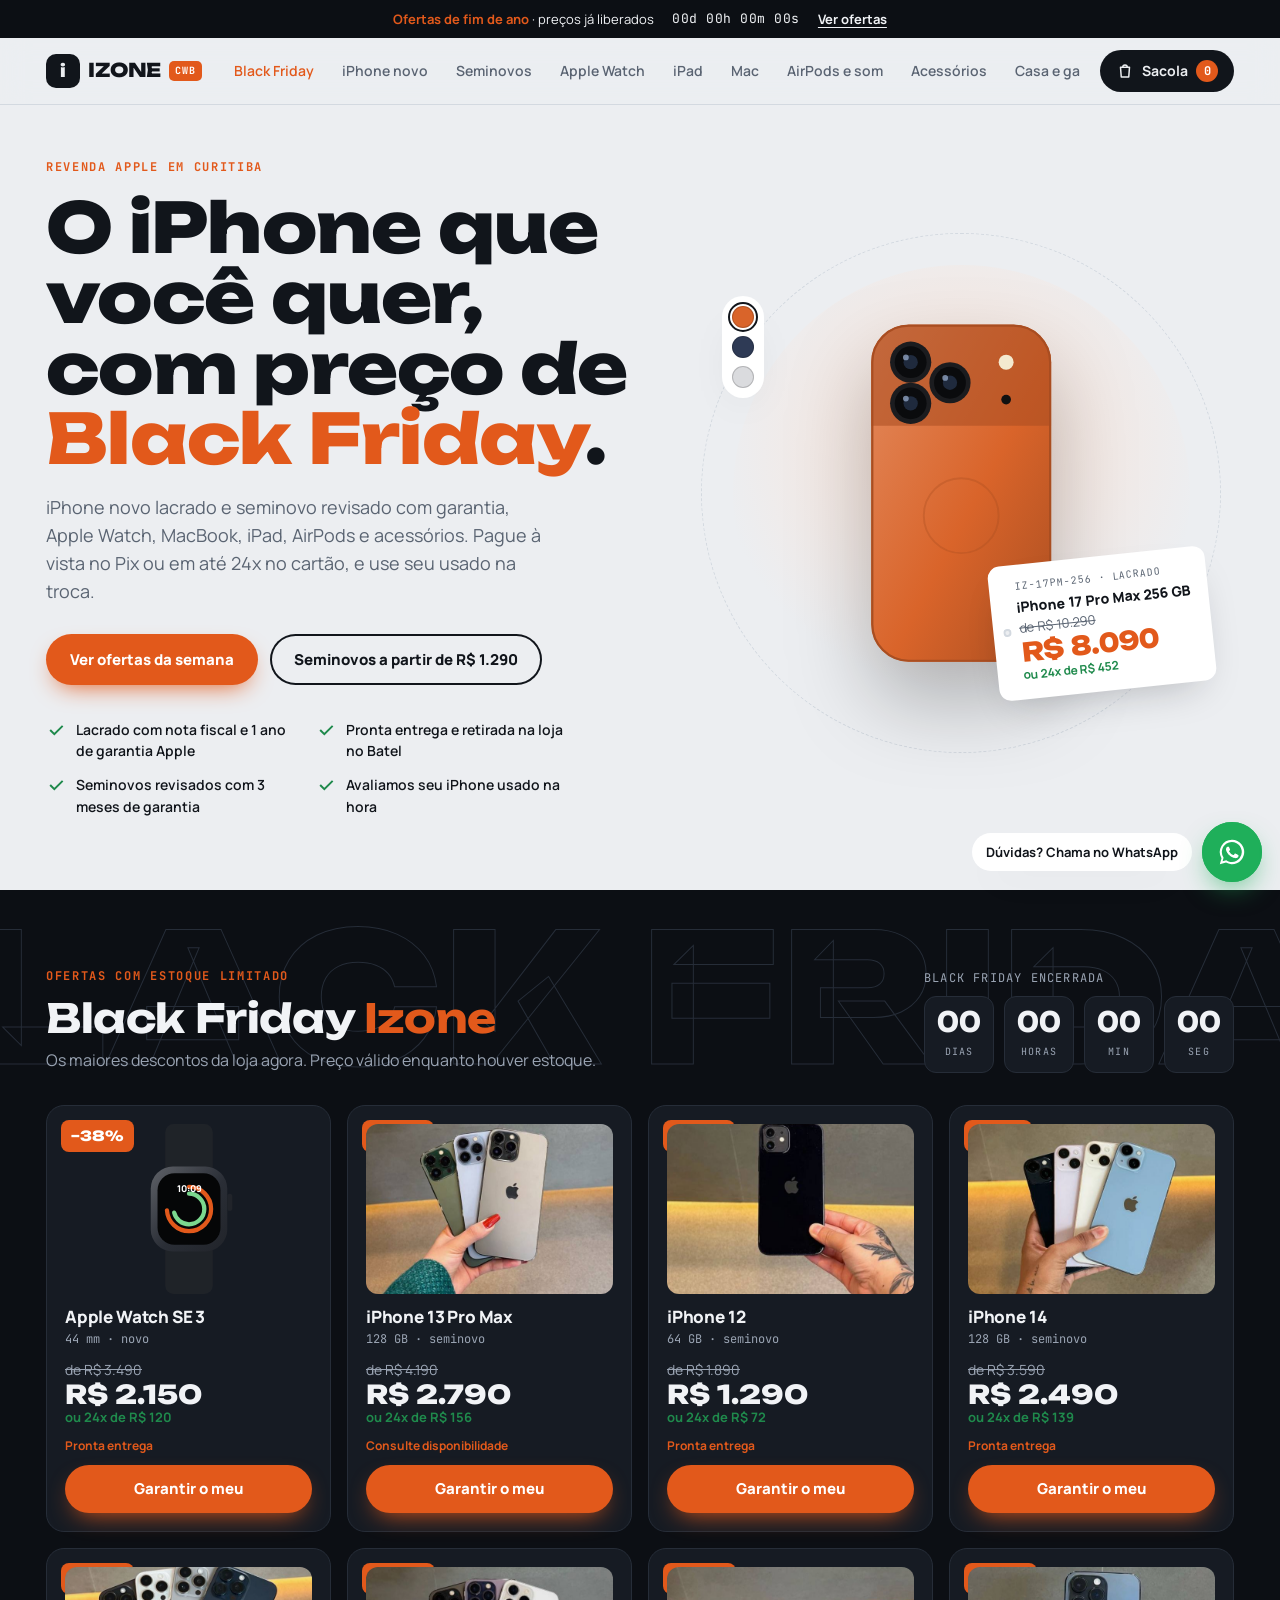
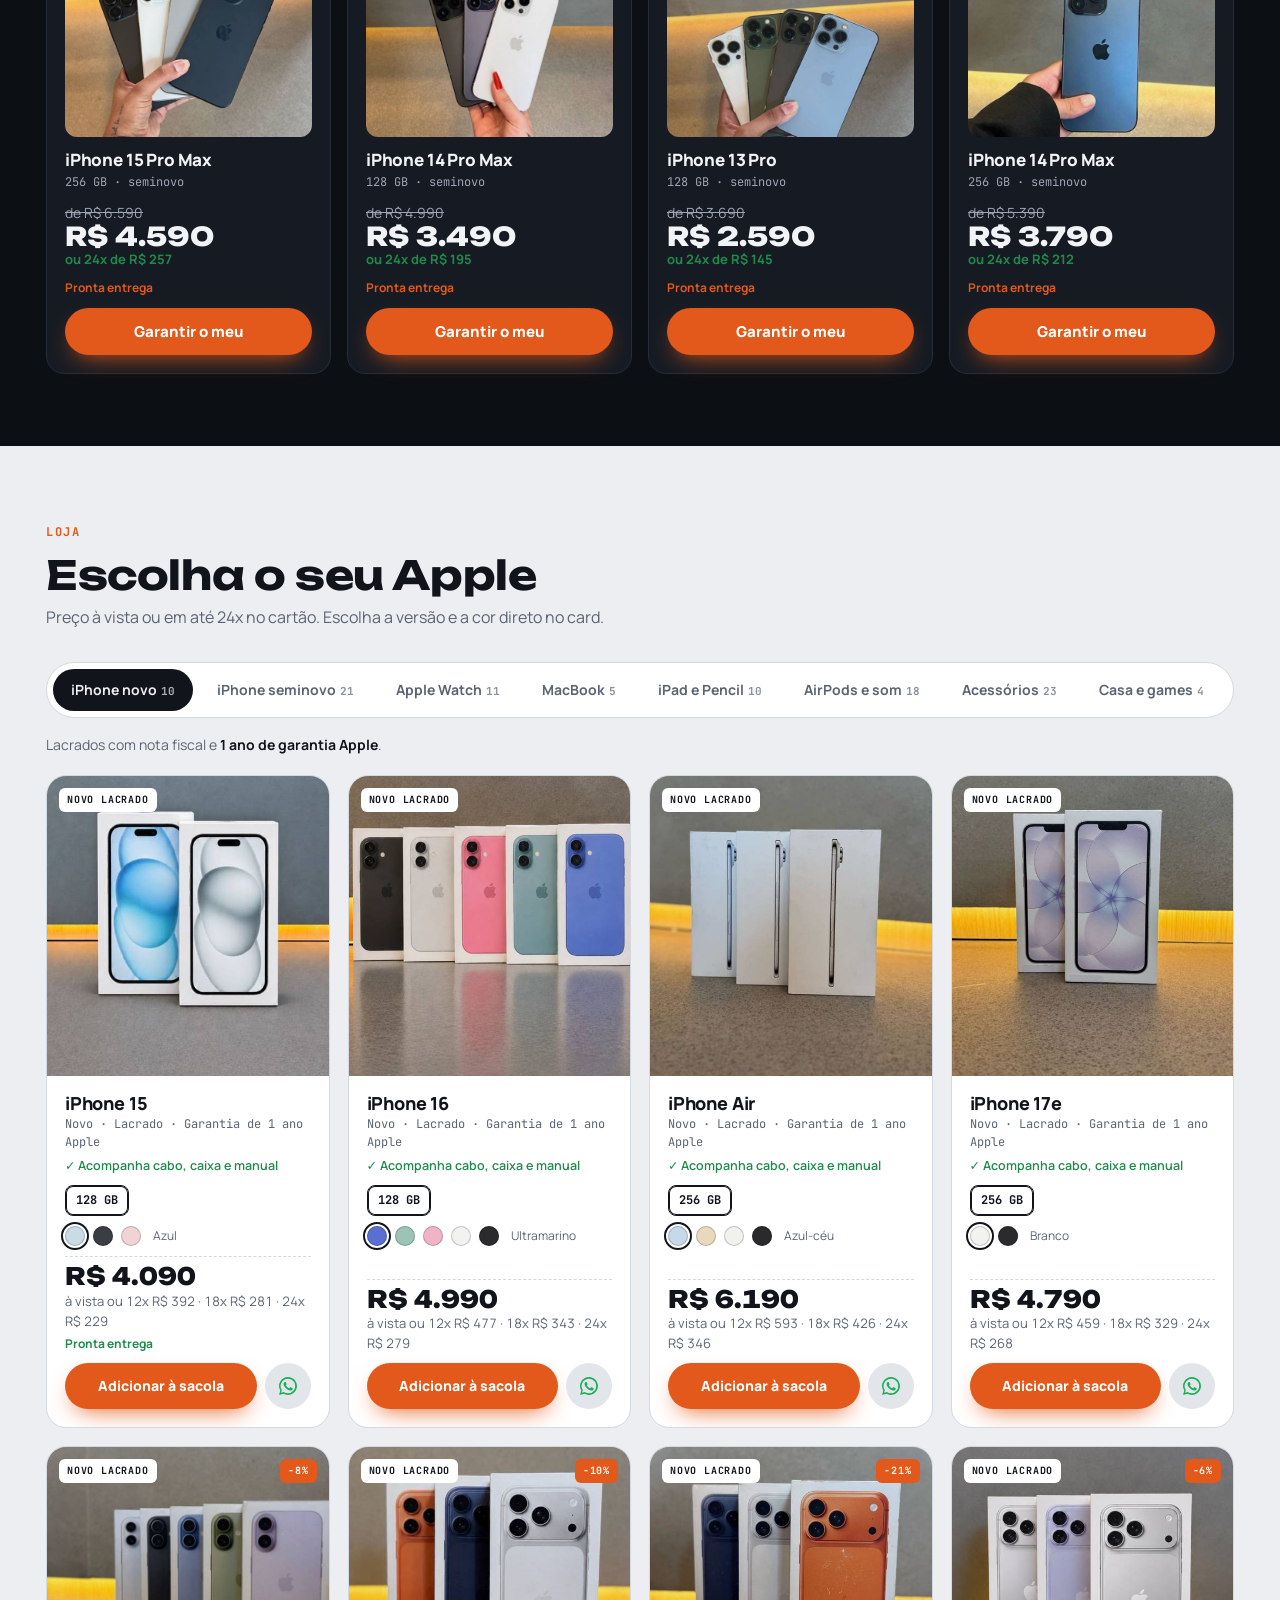
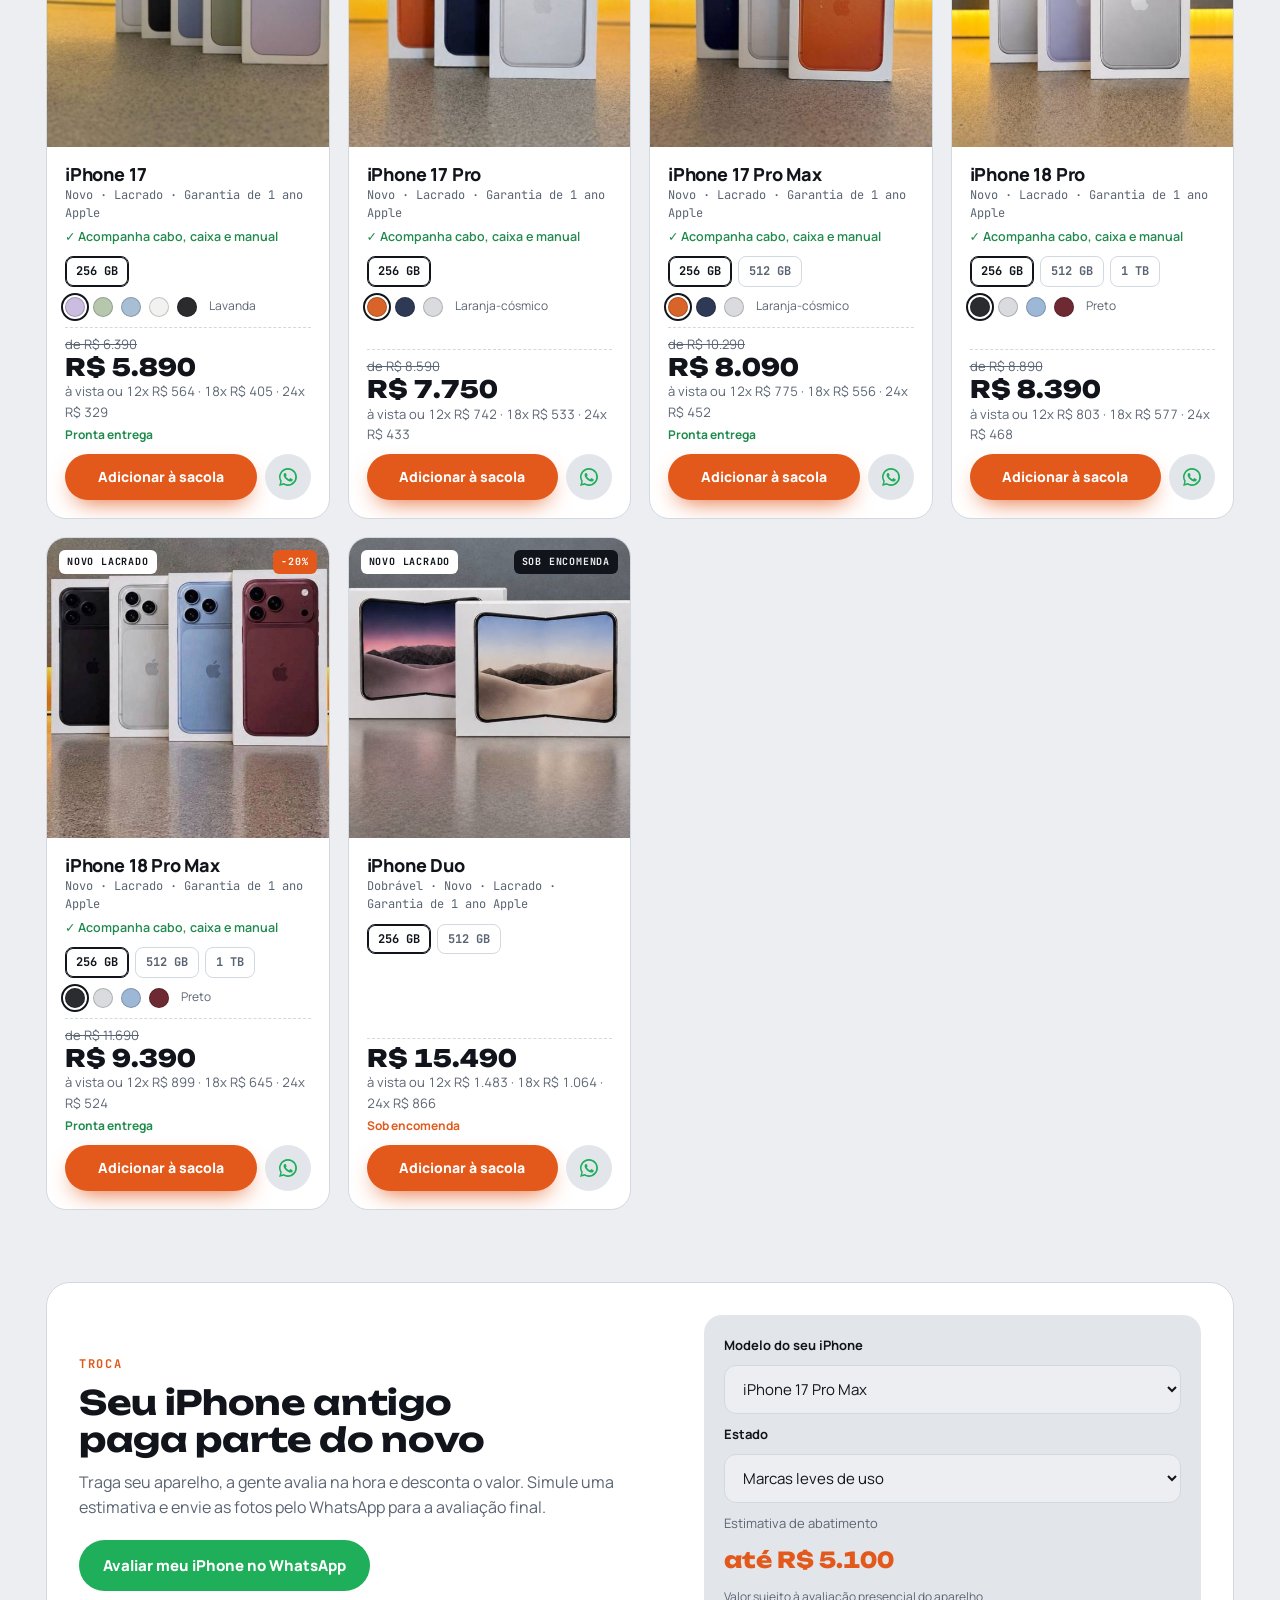
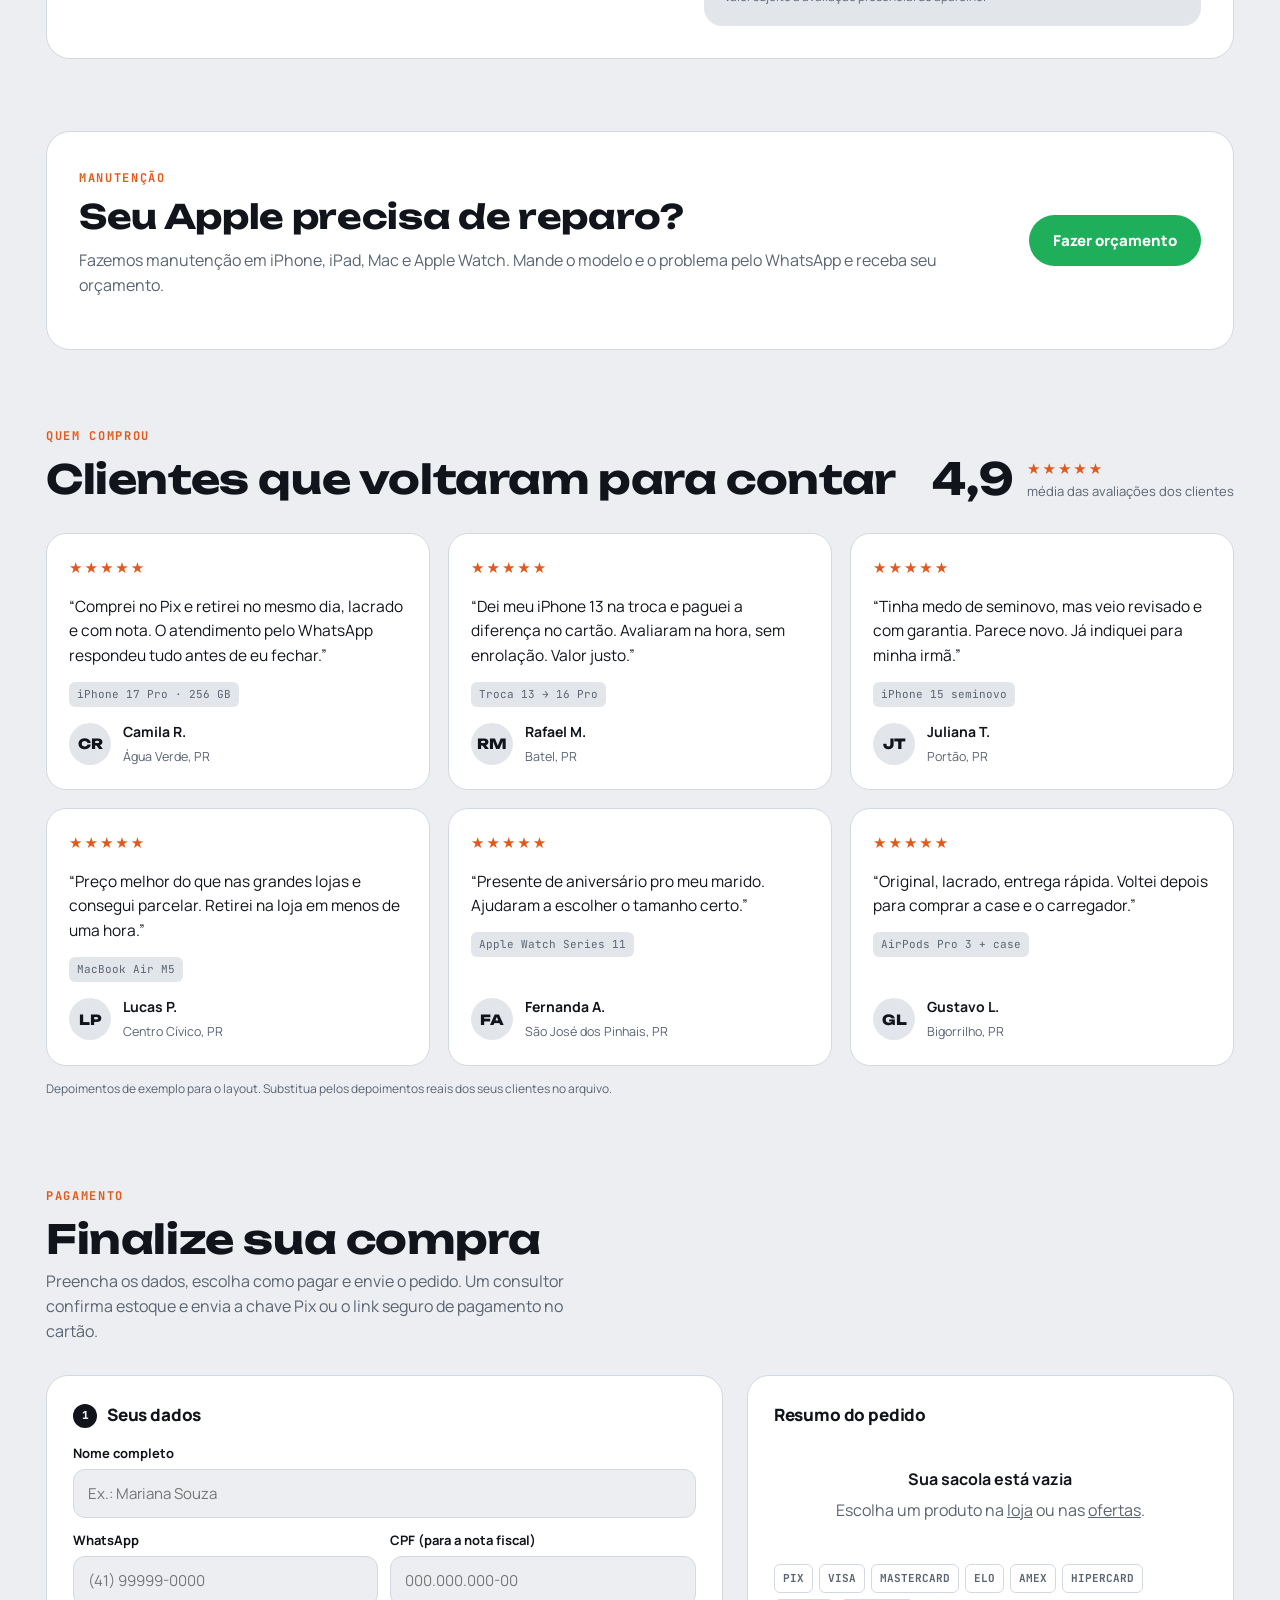
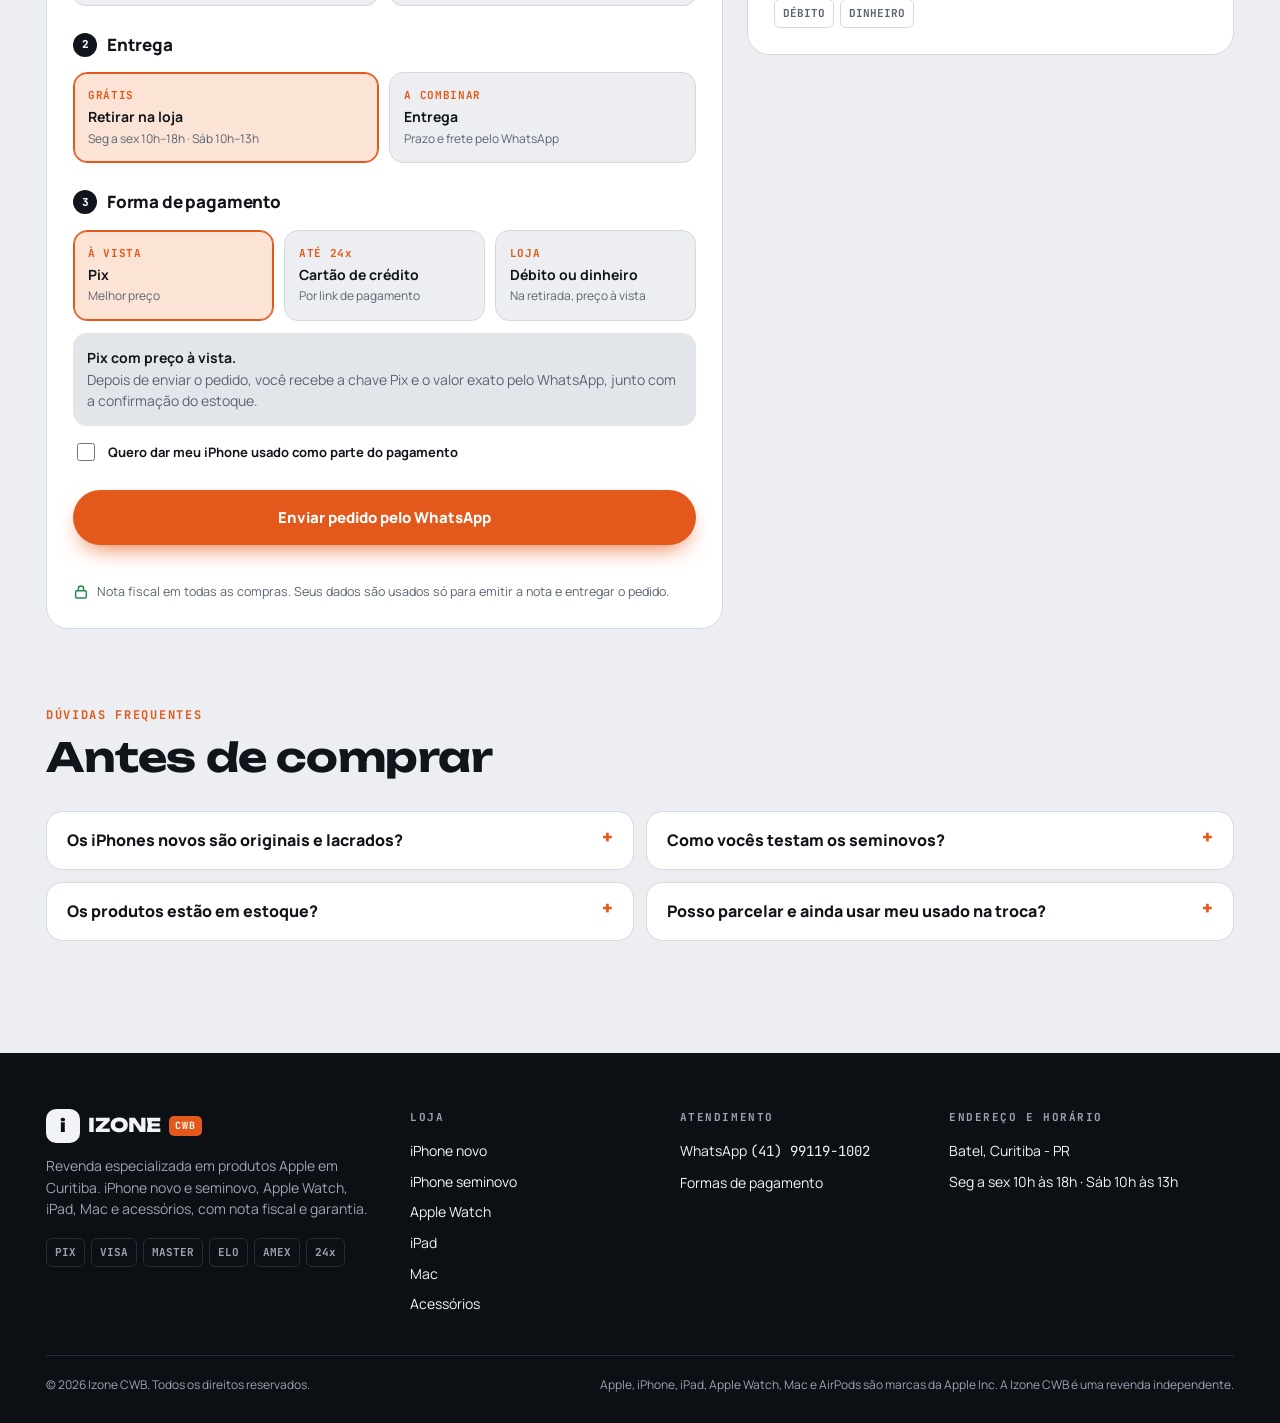
==== izone-cwb/index.html @ 892fd9cc "Página de produto com botões Catálogo e compartilhar Co-Authored-By: Claude Opus 5.5 <noreply@anthro" ====
<!doctype html>
<html lang="pt-BR">
<head>
<meta charset="utf-8">
<meta name="viewport" content="width=device-width, initial-scale=1, viewport-fit=cover">
<title>Izone CWB</title>
<meta name="claude:viewport-fit-sides" content="cover">
<meta name="description" content="Izone CWB — iPhone novo e seminovo, Apple Watch, iPad, Mac e acessórios em Curitiba. Black Friday, pagamento à vista ou em até 24x e seu usado na troca.">
<link rel="preconnect" href="https://fonts.googleapis.com">
<link rel="preconnect" href="https://fonts.gstatic.com" crossorigin>
<link rel="stylesheet" href="https://fonts.googleapis.com/css2?family=Unbounded:wght@500;700;800&family=Manrope:wght@400;500;600;700;800&family=JetBrains+Mono:wght@500;700&display=swap">
<style>
/* Layout: vitrine em faixas — barra de contagem, hero com etiqueta de preço, faixa Black Friday escura, loja em abas, prova social, checkout em duas colunas, rodapé institucional */
:root{
  --bg:#ECEEF1;          /* alumínio frio */
  --surface:#FFFFFF;
  --well:#E2E6EB;        /* fundo da vitrine de cada produto */
  --ink:#11151B;
  --mute:#5A6472;
  --line:#D3D9E0;
  --accent:#E2591B;      /* laranja-cósmico */
  --accent-ink:#FFFFFF;
  --accent-soft:#FBE3D6;
  --night:#0C0F14;       /* faixas escuras (Black Friday, rodapé) */
  --night-2:#161B23;
  --night-ink:#F1F3F6;
  --night-mute:#9AA4B3;
  --night-line:#262D38;
  --ok:#1F8A4C;
  --wa:#1FAF5A;
  --hdr:rgba(236,238,241,.86);
  --shadow:0 18px 40px -18px rgba(17,21,27,.28);
  --f-display:"Unbounded","Arial Black",system-ui,sans-serif;
  --f-body:"Manrope",system-ui,-apple-system,"Segoe UI",Arial,sans-serif;
  --f-mono:"JetBrains Mono",ui-monospace,"SFMono-Regular",Menlo,Consolas,monospace;
  --r:14px;
  color-scheme:light;
}
@media (prefers-color-scheme:dark){:root:not([data-theme="light"]){
  --bg:#0F1217;--surface:#171B22;--well:#1F252E;--ink:#EEF1F5;--mute:#9AA4B2;--line:#2A313C;
  --accent:#FF7533;--accent-ink:#1A0B03;--accent-soft:#3A2115;
  --night:#07090C;--night-2:#12161D;--night-ink:#F1F3F6;--night-mute:#9AA4B3;--night-line:#232A34;
  --ok:#3CC377;--wa:#25C266;--hdr:rgba(15,18,23,.86);--shadow:0 18px 40px -18px rgba(0,0,0,.7);color-scheme:dark}}
:root[data-theme="dark"]{
  --bg:#0F1217;--surface:#171B22;--well:#1F252E;--ink:#EEF1F5;--mute:#9AA4B2;--line:#2A313C;
  --accent:#FF7533;--accent-ink:#1A0B03;--accent-soft:#3A2115;
  --night:#07090C;--night-2:#12161D;--night-ink:#F1F3F6;--night-mute:#9AA4B3;--night-line:#232A34;
  --ok:#3CC377;--wa:#25C266;--hdr:rgba(15,18,23,.86);--shadow:0 18px 40px -18px rgba(0,0,0,.7);color-scheme:dark}

*{box-sizing:border-box}
[hidden]{display:none!important}
html{scroll-behavior:smooth;scroll-padding-top:calc(env(safe-area-inset-top,0px) + 120px)}
@media (prefers-reduced-motion:reduce){html{scroll-behavior:auto}*{animation:none!important;transition:none!important}}
body{margin:0;background:var(--bg);color:var(--ink);font-family:var(--f-body);font-size:16px;line-height:1.55;-webkit-font-smoothing:antialiased;overflow-x:hidden}
body::before{content:"";position:fixed;inset:0 0 auto;height:env(safe-area-inset-top,0px);z-index:60;background:var(--hdr)}
img,svg{max-width:100%}
a{color:inherit}
button{font:inherit;color:inherit}
:focus-visible{outline:3px solid var(--accent);outline-offset:2px;border-radius:6px}
.wrap{max-width:1220px;margin:0 auto;padding-left:max(16px,env(safe-area-inset-left,0px));padding-right:max(16px,env(safe-area-inset-right,0px))}
.mono{font-family:var(--f-mono);font-variant-numeric:tabular-nums}
.eyebrow{font-family:var(--f-mono);font-size:12px;letter-spacing:.14em;text-transform:uppercase;color:var(--accent);font-weight:700}
h1,h2,h3{font-family:var(--f-display);text-wrap:balance;margin:0;letter-spacing:-.01em}
h2{font-size:clamp(1.6rem,3.4vw,2.5rem);line-height:1.1;font-weight:700}
.sec{padding-block:72px}
.sec-head{display:flex;flex-wrap:wrap;align-items:flex-end;justify-content:space-between;gap:16px 32px;margin-bottom:32px}
.sec-head p{margin:8px 0 0;color:var(--mute);max-width:56ch}

/* Barra de contagem */
.bf-bar{background:var(--night);color:var(--night-ink);font-size:13px}
.bf-bar .wrap{display:flex;flex-wrap:wrap;align-items:center;justify-content:center;gap:6px 18px;padding-block:9px;text-align:center}
.bf-bar b{color:var(--accent)}
.bf-bar .mono{letter-spacing:.04em}
.bf-bar a{color:var(--night-ink);font-weight:700;text-underline-offset:3px}

/* Cabeçalho */
header.top{position:sticky;top:env(safe-area-inset-top,0px);z-index:50;background:var(--hdr);backdrop-filter:saturate(1.4) blur(14px);-webkit-backdrop-filter:saturate(1.4) blur(14px);border-bottom:1px solid var(--line)}
.top-row{display:flex;align-items:center;gap:20px;padding-block:12px}
.logo{display:flex;align-items:center;gap:8px;text-decoration:none;flex-shrink:0}
.logo-mark{width:34px;height:34px;border-radius:10px;background:var(--ink);color:var(--bg);display:grid;place-items:center;font-family:var(--f-display);font-weight:800;font-size:17px}
.logo-word{font-family:var(--f-display);font-weight:800;font-size:19px;letter-spacing:-.02em}
.logo-tag{font-family:var(--f-mono);font-size:10px;font-weight:700;background:var(--accent);color:var(--accent-ink);padding:2px 6px;border-radius:5px;letter-spacing:.08em}
nav.main{display:flex;gap:4px;margin-left:auto;overflow-x:auto;scrollbar-width:none;min-width:0}
nav.main::-webkit-scrollbar{display:none}
nav.main a{text-decoration:none;font-weight:600;font-size:14px;padding:8px 12px;border-radius:999px;white-space:nowrap;color:var(--mute)}
nav.main a:hover{color:var(--ink);background:var(--well)}
nav.main a.hot{color:var(--accent)}
.cart-btn{position:relative;display:flex;align-items:center;gap:8px;border:0;background:var(--ink);color:var(--bg);padding:10px 16px;border-radius:999px;font-weight:700;font-size:14px;cursor:pointer;flex-shrink:0}
.cart-btn .count{min-width:22px;height:22px;border-radius:999px;background:var(--accent);color:var(--accent-ink);display:grid;place-items:center;font-size:12px;font-family:var(--f-mono);padding:0 6px}
@media (max-width:860px){
  .top-row{flex-wrap:wrap;gap:10px}
  nav.main{order:3;width:100%;margin-left:0;padding-bottom:2px}
  .cart-btn{margin-left:auto}
}

/* Hero */
.hero{padding-block:48px 56px;position:relative;overflow:hidden}
.hero .wrap{display:grid;grid-template-columns:1.05fr .95fr;gap:40px;align-items:center}
.hero h1{font-size:clamp(2.2rem,5.4vw,4.4rem);line-height:1.02;font-weight:800;margin-top:14px}
.hero h1 em{font-style:normal;color:var(--accent)}
.hero .lead{font-size:18px;color:var(--mute);max-width:46ch;margin:20px 0 28px}
.cta-row{display:flex;flex-wrap:wrap;gap:12px}
.btn{display:inline-flex;align-items:center;justify-content:center;gap:8px;border:0;border-radius:999px;padding:14px 24px;font-weight:800;font-size:15px;text-decoration:none;cursor:pointer;transition:transform .15s ease,box-shadow .15s ease}
.btn:hover{transform:translateY(-1px)}
.btn-accent{background:var(--accent);color:var(--accent-ink);box-shadow:0 10px 24px -10px var(--accent)}
.btn-ghost{background:transparent;color:var(--ink);box-shadow:inset 0 0 0 2px var(--ink)}
.btn-wa{background:var(--wa);color:#fff}
.trust{display:grid;grid-template-columns:repeat(2,minmax(0,1fr));gap:12px 20px;margin-top:34px;padding:0;list-style:none;max-width:520px}
.trust li{display:flex;gap:10px;align-items:flex-start;font-size:14px;font-weight:600}
.trust svg{flex-shrink:0;width:20px;height:20px;color:var(--ok);margin-top:1px}
.hero-stage{position:relative;aspect-ratio:1/1;max-width:520px;width:100%;justify-self:center}
.hero-stage .disc{position:absolute;inset:6%;border-radius:50%;background:radial-gradient(circle at 50% 40%,var(--accent-soft),transparent 68%)}
.hero-stage .ring{position:absolute;inset:0;border-radius:50%;border:1px dashed var(--line)}
.hero-stage .phone{position:absolute;inset:4% 14%;filter:drop-shadow(0 40px 40px rgba(0,0,0,.25))}
.hero-stage .phone svg{width:100%;height:100%}
.tag{position:absolute;right:2%;bottom:12%;background:var(--surface);color:var(--ink);border-radius:12px;padding:14px 18px 14px 26px;box-shadow:var(--shadow);transform:rotate(-6deg);min-width:210px}
.tag::before{content:"";position:absolute;left:10px;top:50%;width:8px;height:8px;margin-top:-4px;border-radius:50%;background:var(--bg);box-shadow:inset 0 0 0 2px var(--line)}
.tag small{display:block;font-family:var(--f-mono);font-size:10px;letter-spacing:.1em;color:var(--mute)}
.tag .t-name{font-weight:800;font-size:14px;margin-top:2px}
.tag .t-old{font-size:13px;color:var(--mute);text-decoration:line-through}
.tag .t-price{font-family:var(--f-display);font-weight:800;font-size:26px;line-height:1.1;color:var(--accent)}
.tag .t-pix{font-size:12px;font-weight:700;color:var(--ok)}
.swatch-row{position:absolute;left:4%;top:12%;display:flex;flex-direction:column;gap:8px;background:var(--surface);padding:10px;border-radius:999px;box-shadow:var(--shadow)}
.swatch-row button{width:22px;height:22px;border-radius:50%;border:0;cursor:pointer;box-shadow:inset 0 0 0 1px rgba(0,0,0,.18)}
.swatch-row button[aria-pressed="true"]{outline:2px solid var(--ink);outline-offset:2px}
@media (max-width:860px){
  .hero .wrap{grid-template-columns:1fr}
  .hero-stage{max-width:400px}
  .tag{min-width:0;right:0;padding:10px 14px 10px 22px}
  .tag .t-price{font-size:22px}
}
@media (max-width:420px){.trust{grid-template-columns:1fr}}

/* Black Friday */
.bf{background:var(--night);color:var(--night-ink);position:relative;overflow:hidden}
.bf::before{content:"BLACK FRIDAY";position:absolute;left:50%;top:18px;transform:translateX(-50%);font-family:var(--f-display);font-weight:800;font-size:clamp(4rem,14vw,12rem);line-height:1;white-space:nowrap;color:transparent;-webkit-text-stroke:1px var(--night-line);pointer-events:none}
.bf .wrap{position:relative}
.bf .sec-head p{color:var(--night-mute)}
.bf h2 span{color:var(--accent)}
.clock{display:flex;gap:10px}
.clock div{background:var(--night-2);border:1px solid var(--night-line);border-radius:12px;padding:10px 12px;min-width:68px;text-align:center}
.clock b{display:block;font-family:var(--f-display);font-size:28px;line-height:1.1;font-variant-numeric:tabular-nums}
.clock small{font-family:var(--f-mono);font-size:10px;letter-spacing:.12em;color:var(--night-mute);text-transform:uppercase}
.clock-label{font-family:var(--f-mono);font-size:12px;color:var(--night-mute);letter-spacing:.1em;text-transform:uppercase;margin-bottom:8px}
.deals{display:grid;grid-template-columns:repeat(auto-fill,minmax(250px,1fr));gap:16px}
.deal{background:var(--night-2);border:1px solid var(--night-line);border-radius:18px;padding:18px;display:flex;flex-direction:column;gap:10px;position:relative}
.deal .off{position:absolute;top:14px;left:14px;background:var(--accent);color:var(--accent-ink);font-family:var(--f-display);font-weight:800;font-size:14px;padding:5px 10px;border-radius:8px}
.deal .pic{height:170px;display:grid;place-items:center}
.deal .pic svg{height:100%;width:auto}
.deal h3{font-family:var(--f-body);font-size:17px;font-weight:800}
.deal .spec{font-family:var(--f-mono);font-size:12px;color:var(--night-mute)}
.deal .old{color:var(--night-mute);text-decoration:line-through;font-size:14px}
.deal .price{font-family:var(--f-display);font-weight:800;font-size:26px;line-height:1}
.deal .pix{font-size:13px;color:var(--ok);font-weight:700}
.stock{font-size:12px;font-weight:700;color:var(--accent);display:flex;flex-direction:column;gap:6px;margin-top:auto}
.stock i{display:block;height:6px;border-radius:9px;background:var(--night-line);overflow:hidden}
.stock i::after{content:"";display:block;height:100%;width:var(--w,30%);background:var(--accent);border-radius:9px}
.deal .btn{width:100%;padding:12px}

/* Loja */
.tabs{display:flex;gap:6px;overflow-x:auto;scrollbar-width:none;padding:6px;background:var(--surface);border:1px solid var(--line);border-radius:999px;margin-bottom:16px}
.tabs::-webkit-scrollbar{display:none}
.tab{border:0;background:transparent;padding:10px 18px;border-radius:999px;font-weight:700;font-size:14px;cursor:pointer;white-space:nowrap;color:var(--mute)}
.tab[aria-selected="true"]{background:var(--ink);color:var(--bg)}
.tab .n{font-family:var(--f-mono);font-size:11px;opacity:.7;margin-left:4px}
.chips{display:flex;flex-wrap:wrap;gap:8px;margin-bottom:20px}
.chip{border:1px solid var(--line);background:var(--surface);padding:7px 14px;border-radius:999px;font-size:13px;font-weight:700;cursor:pointer;color:var(--mute)}
.chip[aria-pressed="true"]{border-color:var(--accent);color:var(--accent);background:var(--accent-soft)}
.tab-note{display:block;font-size:14px;color:var(--mute);margin-bottom:20px}
.tab-note b{color:var(--ink)}
.grid{display:grid;grid-template-columns:repeat(auto-fill,minmax(260px,1fr));gap:18px}
.card{background:var(--surface);border:1px solid var(--line);border-radius:20px;overflow:hidden;display:flex;flex-direction:column;transition:box-shadow .2s ease,transform .2s ease}
.card:hover{box-shadow:var(--shadow);transform:translateY(-2px)}
.card .pic{background:var(--well);height:220px;display:grid;place-items:center;position:relative;padding:16px}
.card .pic svg{height:100%;width:auto;transition:transform .3s ease}
.card:hover .pic svg{transform:scale(1.04)}
.badge{position:absolute;top:12px;left:12px;font-family:var(--f-mono);font-size:10px;font-weight:700;letter-spacing:.08em;text-transform:uppercase;padding:4px 8px;border-radius:6px;background:var(--surface);color:var(--ink)}
.badge.hot{background:var(--accent);color:var(--accent-ink)}
.badge.r{left:auto;right:12px}
.card .body{padding:16px 18px 18px;display:flex;flex-direction:column;gap:10px;flex:1}
.card h3{font-family:var(--f-body);font-weight:800;font-size:18px;line-height:1.25}
.card .spec{font-family:var(--f-mono);font-size:12px;color:var(--mute)}
.opts{display:flex;flex-wrap:wrap;gap:6px}
.opt{border:1px solid var(--line);background:transparent;border-radius:8px;padding:5px 10px;font-size:12px;font-weight:700;font-family:var(--f-mono);cursor:pointer;color:var(--mute)}
.opt[aria-pressed="true"]{border-color:var(--ink);color:var(--ink);box-shadow:inset 0 0 0 1px var(--ink)}
.dots{display:flex;flex-wrap:wrap;gap:8px;align-items:center}
.dot{width:20px;height:20px;border-radius:50%;border:0;cursor:pointer;box-shadow:inset 0 0 0 1px rgba(0,0,0,.2)}
.dot[aria-pressed="true"]{outline:2px solid var(--ink);outline-offset:2px}
.dots .cname{font-size:12px;color:var(--mute);margin-left:4px}
.semi{display:grid;grid-template-columns:1fr 1fr;gap:8px}
.semi div{background:var(--well);border-radius:10px;padding:8px 10px}
.semi small{display:block;font-size:10px;font-family:var(--f-mono);letter-spacing:.08em;text-transform:uppercase;color:var(--mute)}
.semi b{font-family:var(--f-mono);font-size:15px}
.batt{display:flex;align-items:center;gap:6px}
.batt i{width:26px;height:12px;border:2px solid currentColor;border-radius:3px;position:relative;display:inline-block}
.batt i::after{content:"";position:absolute;left:1px;top:1px;bottom:1px;width:calc(var(--b) * .88%);background:var(--ok);border-radius:1px}
.pricebox{margin-top:auto;padding-top:6px;border-top:1px dashed var(--line)}
.pricebox .old{font-size:13px;color:var(--mute);text-decoration:line-through}
.pricebox .price{font-family:var(--f-display);font-weight:800;font-size:24px;line-height:1.15}
.pricebox .inst{font-size:13px;color:var(--mute)}
.pricebox .pix{font-size:13px;font-weight:700;color:var(--ok)}
.card-actions{display:flex;gap:8px}
.card-actions .btn{flex:1;padding:12px 14px;font-size:14px}
.ask{width:46px;flex:0 0 46px;border-radius:999px;display:grid;place-items:center;background:var(--well);color:var(--wa);text-decoration:none}
.ask svg{width:22px;height:22px}

/* Troca */
.trade{background:var(--surface);border:1px solid var(--line);border-radius:24px;display:grid;grid-template-columns:1.2fr 1fr;gap:28px;padding:32px;align-items:center}
.trade h2{font-size:clamp(1.4rem,3vw,2.1rem)}
.trade p{color:var(--mute);margin:12px 0 20px}
.trade-calc{background:var(--well);border-radius:18px;padding:20px;display:grid;gap:10px}
.trade-calc label{font-size:13px;font-weight:700}
.trade-calc output{font-family:var(--f-display);font-weight:800;font-size:22px;color:var(--accent)}
@media (max-width:760px){.trade{grid-template-columns:1fr;padding:22px}}

/* Depoimentos */
.reviews{display:grid;grid-template-columns:repeat(auto-fill,minmax(290px,1fr));gap:18px}
.review{background:var(--surface);border:1px solid var(--line);border-radius:20px;padding:22px;display:flex;flex-direction:column;gap:14px}
.stars{color:var(--accent);letter-spacing:2px;font-size:15px}
.review blockquote{margin:0;font-size:15.5px;line-height:1.6}
.who{display:flex;align-items:center;gap:12px;margin-top:auto}
.avatar{width:42px;height:42px;border-radius:50%;display:grid;place-items:center;font-weight:800;font-family:var(--f-display);font-size:14px;background:var(--well)}
.who b{display:block;font-size:14px}
.who small{color:var(--mute);font-size:12.5px}
.bought{font-family:var(--f-mono);font-size:11px;color:var(--mute);background:var(--well);padding:4px 8px;border-radius:6px;align-self:flex-start}
.score{display:flex;align-items:center;gap:14px}
.score b{font-family:var(--f-display);font-size:44px;line-height:1}
.score small{display:block;color:var(--mute);font-size:13px}
.sample-note{font-size:12px;color:var(--mute);margin-top:14px}

/* Pagamento */
.pay{display:grid;grid-template-columns:1.25fr .9fr;gap:24px;align-items:start}
.panel{background:var(--surface);border:1px solid var(--line);border-radius:22px;padding:26px}
.panel h3{font-family:var(--f-body);font-size:17px;font-weight:800;margin:0 0 14px;display:flex;align-items:center;gap:10px}
.panel h3 .step{font-family:var(--f-mono);font-size:11px;width:24px;height:24px;border-radius:50%;background:var(--ink);color:var(--bg);display:grid;place-items:center}
.fset{border:0;padding:0;margin:0 0 26px}
.fields{display:grid;grid-template-columns:1fr 1fr;gap:12px}
.field{display:flex;flex-direction:column;gap:6px;min-width:0}
.field.full{grid-column:1/-1}
.field label{font-size:13px;font-weight:700}
.field input,.field select{font:inherit;font-size:15px;padding:12px 14px;border-radius:12px;border:1px solid var(--line);background:var(--bg);color:var(--ink);width:100%}
.field input:focus,.field select:focus{outline:2px solid var(--accent);outline-offset:0;border-color:transparent}
.radios{display:grid;grid-template-columns:repeat(auto-fit,minmax(150px,1fr));gap:10px}
.radio{position:relative}
.radio input{position:absolute;opacity:0;pointer-events:none}
.radio label{display:flex;flex-direction:column;gap:2px;border:1px solid var(--line);border-radius:14px;padding:14px;cursor:pointer;height:100%;background:var(--bg)}
.radio label b{font-size:14px}
.radio label small{font-size:12px;color:var(--mute)}
.radio label .ic{font-family:var(--f-mono);font-size:11px;font-weight:700;color:var(--accent);letter-spacing:.06em}
.radio input:checked+label{border-color:var(--accent);box-shadow:inset 0 0 0 1px var(--accent);background:var(--accent-soft)}
.radio input:focus-visible+label{outline:3px solid var(--accent);outline-offset:2px}
.pix-box{display:grid;grid-template-columns:auto 1fr;gap:16px;align-items:center;background:var(--well);border-radius:14px;padding:14px;margin-top:12px}
.pix-box canvas{width:96px;height:96px;border-radius:8px;background:#fff;image-rendering:pixelated}
.pix-box code{font-family:var(--f-mono);font-size:13px;word-break:break-all;display:block;margin:4px 0 8px}
.copy{border:1px solid var(--line);background:var(--surface);border-radius:999px;padding:6px 12px;font-size:12px;font-weight:700;cursor:pointer}
.sum-items{display:flex;flex-direction:column;gap:12px;margin-bottom:16px}
.sum-item{display:grid;grid-template-columns:52px 1fr auto;gap:12px;align-items:center}
.sum-item .mini{width:52px;height:52px;border-radius:12px;background:var(--well);display:grid;place-items:center;padding:4px}
.sum-item .mini svg{height:100%;width:auto}
.sum-item b{font-size:14px;display:block;line-height:1.3}
.sum-item small{font-size:12px;color:var(--mute)}
.sum-item .mono{font-size:13px;font-weight:700;white-space:nowrap}
.qty{display:inline-flex;align-items:center;gap:6px;margin-top:4px}
.qty button{width:24px;height:24px;border-radius:7px;border:1px solid var(--line);background:var(--surface);cursor:pointer;font-weight:800;line-height:1}
.qty span{font-family:var(--f-mono);font-size:12px;min-width:14px;text-align:center}
.rm{border:0;background:none;color:var(--mute);font-size:12px;text-decoration:underline;cursor:pointer;padding:0;margin-left:6px}
.totals{border-top:1px solid var(--line);padding-top:14px;display:grid;gap:8px;font-size:14px}
.totals div{display:flex;justify-content:space-between;gap:12px}
.totals .grand{font-size:15px;font-weight:800;padding-top:6px}
.totals .grand span:last-child{font-family:var(--f-display);font-size:24px}
.totals .save{color:var(--ok);font-weight:700}
.empty{text-align:center;padding:24px 10px;color:var(--mute)}
.empty b{display:block;color:var(--ink);font-size:16px;margin-bottom:6px}
.methods{display:flex;flex-wrap:wrap;gap:6px;margin-top:18px}
.methods span{font-family:var(--f-mono);font-size:11px;font-weight:700;border:1px solid var(--line);border-radius:6px;padding:5px 8px;color:var(--mute)}
.secure{display:flex;gap:8px;align-items:center;font-size:12.5px;color:var(--mute);margin-top:14px}
.secure svg{width:16px;height:16px;color:var(--ok);flex-shrink:0}
.done{border:2px solid var(--wa);border-radius:16px;padding:18px;margin-top:16px;background:var(--surface)}
.done b{display:block;margin-bottom:6px}
.err{color:#C2361B;font-size:13px;font-weight:700;margin-top:10px;min-height:1em}
@media (max-width:900px){.pay{grid-template-columns:1fr}.pay .panel.summary{order:-1}}
@media (max-width:520px){.fields{grid-template-columns:1fr}.panel{padding:18px}}

/* FAQ */
.faq{display:grid;grid-template-columns:repeat(2,minmax(0,1fr));gap:12px}
.faq details{background:var(--surface);border:1px solid var(--line);border-radius:16px;padding:16px 20px}
.faq summary{font-weight:800;cursor:pointer;list-style:none;display:flex;justify-content:space-between;gap:12px}
.faq summary::after{content:"+";font-family:var(--f-mono);color:var(--accent);font-size:18px;line-height:1}
.faq details[open] summary::after{content:"–"}
.faq p{margin:10px 0 0;color:var(--mute);font-size:15px}
@media (max-width:760px){.faq{grid-template-columns:1fr}}

/* Rodapé */
footer.foot{background:var(--night);color:var(--night-ink);padding-block:56px 28px;margin-top:40px}
.foot-grid{display:grid;grid-template-columns:1.4fr 1fr 1fr 1.2fr;gap:32px}
.foot h4{font-family:var(--f-mono);font-size:11px;letter-spacing:.14em;text-transform:uppercase;color:var(--night-mute);margin:0 0 14px}
.foot ul{list-style:none;padding:0;margin:0;display:grid;gap:9px;font-size:14px}
.foot a{text-decoration:none;color:var(--night-ink)}
.foot a:hover{color:var(--accent)}
.foot p{color:var(--night-mute);font-size:14px;margin:12px 0 0;max-width:36ch}
.foot .logo-mark{background:var(--night-ink);color:var(--night)}
.foot-bottom{border-top:1px solid var(--night-line);margin-top:40px;padding-top:20px;display:flex;flex-wrap:wrap;justify-content:space-between;gap:12px;font-size:12px;color:var(--night-mute)}
.foot .methods span{border-color:var(--night-line);color:var(--night-mute)}
@media (max-width:900px){.foot-grid{grid-template-columns:1fr 1fr}}
@media (max-width:520px){.foot-grid{grid-template-columns:1fr}}

/* WhatsApp flutuante */
.wa-float{position:fixed;right:calc(18px + env(safe-area-inset-right,0px));bottom:calc(18px + env(safe-area-inset-bottom,0px));z-index:70;display:flex;align-items:center;gap:10px;text-decoration:none}
.wa-float .bubble{background:var(--surface);color:var(--ink);font-size:13px;font-weight:700;padding:9px 14px;border-radius:999px;box-shadow:var(--shadow);white-space:nowrap}
.wa-float .ico{width:60px;height:60px;border-radius:50%;background:var(--wa);display:grid;place-items:center;color:#fff;box-shadow:0 12px 28px -8px rgba(31,175,90,.7);position:relative}
.wa-float .ico::before{content:"";position:absolute;inset:0;border-radius:50%;border:2px solid var(--wa);animation:pulse 2.2s ease-out infinite}
.wa-float .ico svg{width:30px;height:30px}
@keyframes pulse{0%{transform:scale(1);opacity:.8}100%{transform:scale(1.6);opacity:0}}
@media (max-width:520px){.wa-float .bubble{display:none}}

/* Carrinho lateral */
.overlay{position:fixed;inset:0;background:rgba(5,7,10,.5);z-index:80;opacity:0;pointer-events:none;transition:opacity .2s}
.overlay.on{opacity:1;pointer-events:auto}
.drawer{position:fixed;top:0;right:0;bottom:0;width:min(420px,100%);background:var(--surface);z-index:90;transform:translateX(100%);transition:transform .28s ease;display:flex;flex-direction:column;padding:calc(20px + env(safe-area-inset-top,0px)) calc(20px + env(safe-area-inset-right,0px)) calc(20px + env(safe-area-inset-bottom,0px)) 20px}
.drawer.on{transform:none}
.drawer-head{display:flex;justify-content:space-between;align-items:center;margin-bottom:18px}
.drawer-head h3{font-size:18px}
.x{border:0;background:var(--well);width:36px;height:36px;border-radius:50%;cursor:pointer;font-size:18px}
.drawer .sum-items{overflow:auto;flex:1}
.drawer .btn{width:100%;margin-top:14px}
.toast{position:fixed;left:50%;bottom:calc(24px + env(safe-area-inset-bottom,0px));transform:translate(-50%,20px);background:var(--ink);color:var(--bg);padding:12px 18px;border-radius:999px;font-weight:700;font-size:14px;z-index:95;opacity:0;transition:all .25s;pointer-events:none;max-width:calc(100% - 32px);text-align:center}
.toast.on{opacity:1;transform:translate(-50%,0)}
.pricebox .st{font-size:12px;font-weight:700;color:var(--ok);margin-top:4px}
.pricebox .st.enc{color:var(--accent)}
.badge.enc{background:var(--ink);color:var(--bg)}
.pricebox .inst{font-variant-numeric:tabular-nums}
.trade.manut{grid-template-columns:1fr auto}
.card .pic img,.deal .pic img,.sum-item .mini img{position:absolute;inset:0;width:100%;height:100%;object-fit:cover}
.card .pic:has(img){padding:0;height:300px}
.card .pic img{object-position:50% 35%}
.deal .pic,.sum-item .mini{position:relative;overflow:hidden;border-radius:12px}
.badge{z-index:1}
.card:hover .pic img{transform:scale(1.04);transition:transform .3s ease}
.card h3[data-open]{cursor:pointer}
.card .pic[data-open],.deal .pic[data-open]{cursor:zoom-in}
.pv{position:fixed;inset:0;z-index:85;background:var(--bg);display:flex;flex-direction:column}
.pv-scroll{flex:1;overflow-y:auto;overscroll-behavior:contain}
.pv-photo{position:relative;width:100%;max-width:820px;margin:0 auto;height:min(60vh,560px);background:var(--well);display:grid;place-items:center;overflow:hidden}
.pv-photo img{position:absolute;inset:0;width:100%;height:100%;object-fit:cover}
.pv-photo svg{height:78%;width:auto}
.pv-back,.pv-share{position:absolute;top:calc(16px + env(safe-area-inset-top,0px));border:0;cursor:pointer;color:#fff;background:rgba(28,30,34,.62);backdrop-filter:blur(8px);-webkit-backdrop-filter:blur(8px);z-index:2}
.pv-back{left:calc(16px + env(safe-area-inset-left,0px));display:flex;align-items:center;gap:6px;padding:11px 20px 11px 14px;border-radius:999px;font-weight:700;font-size:15px}
.pv-share{right:calc(16px + env(safe-area-inset-right,0px));width:48px;height:48px;border-radius:50%;display:grid;place-items:center}
.pv-info.wrap{max-width:820px;padding-block:22px 96px;display:grid;gap:14px}
.pv-info h2{font-size:clamp(1.45rem,4.6vw,2.1rem)}
.pv-txt{margin:0;color:var(--mute);font-size:16px;line-height:1.5}
.pv-price{display:flex;align-items:baseline;gap:12px;flex-wrap:wrap}
.pv-price .price{font-family:var(--f-display);font-weight:800;font-size:28px}
.pv-price .price.off{color:var(--ok)}
.pv-price .old{color:var(--mute);text-decoration:line-through;font-size:17px}
.pv textarea{font:inherit;font-size:15px;padding:12px 14px;border-radius:12px;border:1px solid var(--line);background:var(--surface);color:var(--ink);width:100%;resize:vertical}
.pv-wa{display:flex;align-items:center;gap:8px;color:var(--wa);font-weight:700;font-size:14px;text-decoration:none}
.pv-wa svg{width:20px;height:20px}
.pv-bar{display:flex;gap:12px;background:var(--surface);border-top:1px solid var(--line);padding-block:12px calc(12px + env(safe-area-inset-bottom,0px));padding-left:max(16px,env(safe-area-inset-left,0px));padding-right:max(16px,env(safe-area-inset-right,0px))}
.pv-qty{display:flex;align-items:center;border:1px solid var(--line);border-radius:12px;background:var(--bg)}
.pv-qty button{width:48px;height:52px;border:0;background:none;font-size:24px;font-weight:700;color:var(--accent);cursor:pointer}
.pv-qty span{min-width:28px;text-align:center;font-size:17px}
#pvAdd{flex:1;justify-content:space-between;border-radius:12px;font-size:16px;padding:14px 20px;max-width:560px;margin-left:auto}
body.pv-open{overflow:hidden}
body.pv-open .wa-float{z-index:86;bottom:calc(96px + env(safe-area-inset-bottom,0px))}
body.pv-open .wa-float .bubble{display:none}
.inc{font-size:12.5px;font-weight:600;color:var(--ok);margin-top:4px}
@media (max-width:760px){.trade.manut{grid-template-columns:1fr}}
</style>
</head>
<body>

<div class="bf-bar" role="region" aria-label="Contagem da Black Friday">
  <div class="wrap">
    <span><b id="barLabel">Esquenta Black Friday</b> · preços já liberados</span>
    <span class="mono" id="barClock">--d --h --m --s</span>
    <a href="#promocoes">Ver ofertas</a>
  </div>
</div>

<header class="top">
  <div class="wrap top-row">
    <a class="logo" href="#inicio" aria-label="Izone CWB, início">
      <span class="logo-mark">i</span>
      <span class="logo-word">IZONE</span>
      <span class="logo-tag">CWB</span>
    </a>
    <nav class="main" aria-label="Seções">
      <a href="#promocoes" class="hot">Black Friday</a>
      <a href="#loja" data-go="novos">iPhone novo</a>
      <a href="#loja" data-go="seminovos">Seminovos</a>
      <a href="#loja" data-go="watch">Apple Watch</a>
      <a href="#loja" data-go="ipad">iPad</a>
      <a href="#loja" data-go="mac">Mac</a>
      <a href="#loja" data-go="audio">AirPods e som</a>
      <a href="#loja" data-go="acessorios">Acessórios</a>
      <a href="#loja" data-go="casa">Casa e games</a>
      <a href="#manutencao">Manutenção</a>
      <a href="#depoimentos">Depoimentos</a>
      <a href="#pagamento">Pagamento</a>
    </nav>
    <button class="cart-btn" id="openCart" type="button" aria-label="Abrir carrinho">
      <svg width="18" height="18" viewBox="0 0 24 24" fill="none" stroke="currentColor" stroke-width="2" stroke-linecap="round" stroke-linejoin="round" aria-hidden="true"><path d="M6 7h12l-1 13H7L6 7Z"/><path d="M9 7a3 3 0 0 1 6 0"/></svg>
      Sacola <span class="count" id="cartCount">0</span>
    </button>
  </div>
</header>

<main id="inicio">

<section class="hero">
  <div class="wrap">
    <div>
      <span class="eyebrow">Revenda Apple em Curitiba</span>
      <h1>O iPhone que você quer, com preço de <em>Black Friday</em>.</h1>
      <p class="lead">iPhone novo lacrado e seminovo revisado com garantia, Apple Watch, MacBook, iPad, AirPods e acessórios. Pague à vista no Pix ou em até 24x no cartão, e use seu usado na troca.</p>
      <div class="cta-row">
        <a class="btn btn-accent" href="#promocoes">Ver ofertas da semana</a>
        <a class="btn btn-ghost" href="#loja" data-go="seminovos">Seminovos a partir de R$ 1.290</a>
      </div>
      <ul class="trust">
        <li><svg viewBox="0 0 24 24" fill="none" stroke="currentColor" stroke-width="2.4" aria-hidden="true"><path d="m5 12 5 5L20 7"/></svg>Lacrado com nota fiscal e 1 ano de garantia Apple</li>
        <li><svg viewBox="0 0 24 24" fill="none" stroke="currentColor" stroke-width="2.4" aria-hidden="true"><path d="m5 12 5 5L20 7"/></svg>Pronta entrega e retirada na loja no Batel</li>
        <li><svg viewBox="0 0 24 24" fill="none" stroke="currentColor" stroke-width="2.4" aria-hidden="true"><path d="m5 12 5 5L20 7"/></svg>Seminovos revisados com 3 meses de garantia</li>
        <li><svg viewBox="0 0 24 24" fill="none" stroke="currentColor" stroke-width="2.4" aria-hidden="true"><path d="m5 12 5 5L20 7"/></svg>Avaliamos seu iPhone usado na hora</li>
      </ul>
    </div>
    <div class="hero-stage" aria-label="iPhone 17 Pro Max em destaque">
      <div class="disc"></div><div class="ring"></div>
      <div class="phone" id="heroPhone"></div>
      <div class="swatch-row" id="heroSwatches" aria-label="Cores"></div>
      <div class="tag">
        <small>IZ-17PM-256 · LACRADO</small>
        <div class="t-name">iPhone 17 Pro Max 256 GB</div>
        <div class="t-old" id="heroOld"></div>
        <div class="t-price mono" id="heroPrice"></div>
        <div class="t-pix" id="heroPix"></div>
      </div>
    </div>
  </div>
</section>

<section class="bf sec" id="promocoes">
  <div class="wrap">
    <div class="sec-head">
      <div>
        <span class="eyebrow">Ofertas com estoque limitado</span>
        <h2 style="margin-top:10px">Black Friday <span>Izone</span></h2>
        <p>Os maiores descontos da loja agora. Preço válido enquanto houver estoque.</p>
      </div>
      <div>
        <div class="clock-label" id="clockLabel">Black Friday começa em</div>
        <div class="clock" aria-live="off">
          <div><b id="cd-d">00</b><small>dias</small></div>
          <div><b id="cd-h">00</b><small>horas</small></div>
          <div><b id="cd-m">00</b><small>min</small></div>
          <div><b id="cd-s">00</b><small>seg</small></div>
        </div>
      </div>
    </div>
    <div class="deals" id="deals"></div>
  </div>
</section>

<section class="sec" id="loja">
  <div class="wrap">
    <div class="sec-head">
      <div>
        <span class="eyebrow">Loja</span>
        <h2 style="margin-top:10px">Escolha o seu Apple</h2>
        <p>Preço à vista ou em até 24x no cartão. Escolha a versão e a cor direto no card.</p>
      </div>
    </div>
    <div class="tabs" role="tablist" aria-label="Categorias" id="tabs"></div>
    <div class="tab-note" id="tabNote"></div>
    <div class="chips" id="chips" hidden></div>
    <div class="grid" id="grid" role="tabpanel" aria-labelledby="tab-novos"></div>
  </div>
</section>

<section class="sec" style="padding-top:0">
  <div class="wrap">
    <div class="trade">
      <div>
        <span class="eyebrow">Troca</span>
        <h2 style="margin-top:10px">Seu iPhone antigo paga parte do novo</h2>
        <p>Traga seu aparelho, a gente avalia na hora e desconta o valor. Simule uma estimativa e envie as fotos pelo WhatsApp para a avaliação final.</p>
        <a class="btn btn-wa" id="tradeWa" href="#" target="_blank" rel="noopener">Avaliar meu iPhone no WhatsApp</a>
      </div>
      <div class="trade-calc">
        <label for="tradeModel">Modelo do seu iPhone</label>
        <div class="field"><select id="tradeModel"></select></div>
        <label for="tradeState">Estado</label>
        <div class="field"><select id="tradeState">
          <option value="1">Perfeito, sem marcas</option>
          <option value="0.85" selected>Marcas leves de uso</option>
          <option value="0.65">Tela ou traseira trincada</option>
        </select></div>
        <span style="font-size:13px;color:var(--mute)">Estimativa de abatimento</span>
        <output id="tradeOut" class="mono">R$ 0</output>
        <span style="font-size:12px;color:var(--mute)">Valor sujeito à avaliação presencial do aparelho.</span>
      </div>
    </div>
  </div>
</section>

<section class="sec" id="manutencao" style="padding-top:0">
  <div class="wrap">
    <div class="trade manut">
      <div>
        <span class="eyebrow">Manutenção</span>
        <h2 style="margin-top:10px">Seu Apple precisa de reparo?</h2>
        <p>Fazemos manutenção em iPhone, iPad, Mac e Apple Watch. Mande o modelo e o problema pelo WhatsApp e receba seu orçamento.</p>
      </div>
      <a class="btn btn-wa" id="manutWa" href="#" target="_blank" rel="noopener">Fazer orçamento</a>
    </div>
  </div>
</section>

<section class="sec" id="depoimentos" style="padding-top:0">
  <div class="wrap">
    <div class="sec-head">
      <div>
        <span class="eyebrow">Quem comprou</span>
        <h2 style="margin-top:10px">Clientes que voltaram para contar</h2>
      </div>
      <div class="score">
        <b class="mono">4,9</b>
        <div><span class="stars" aria-label="5 estrelas">★★★★★</span><small>média das avaliações dos clientes</small></div>
      </div>
    </div>
    <div class="reviews" id="reviews"></div>
    <p class="sample-note">Depoimentos de exemplo para o layout. Substitua pelos depoimentos reais dos seus clientes no arquivo.</p>
  </div>
</section>

<section class="sec" id="pagamento" style="padding-top:0">
  <div class="wrap">
    <div class="sec-head">
      <div>
        <span class="eyebrow">Pagamento</span>
        <h2 style="margin-top:10px">Finalize sua compra</h2>
        <p>Preencha os dados, escolha como pagar e envie o pedido. Um consultor confirma estoque e envia a chave Pix ou o link seguro de pagamento no cartão.</p>
      </div>
    </div>
    <div class="pay">
      <form class="panel" id="checkout" novalidate>
        <fieldset class="fset">
          <h3><span class="step">1</span>Seus dados</h3>
          <div class="fields">
            <div class="field full"><label for="f-nome">Nome completo</label><input id="f-nome" name="nome" autocomplete="name" placeholder="Ex.: Mariana Souza" required></div>
            <div class="field"><label for="f-tel">WhatsApp</label><input id="f-tel" name="tel" type="tel" autocomplete="tel" inputmode="tel" placeholder="(41) 99999-0000" required></div>
            <div class="field"><label for="f-cpf">CPF (para a nota fiscal)</label><input id="f-cpf" name="cpf" inputmode="numeric" placeholder="000.000.000-00"></div>
          </div>
        </fieldset>

        <fieldset class="fset">
          <h3><span class="step">2</span>Entrega</h3>
          <div class="radios">
            <div class="radio"><input type="radio" name="entrega" id="e-retira" value="Retirada na loja" checked><label for="e-retira"><span class="ic">GRÁTIS</span><b>Retirar na loja</b><small>Seg a sex 10h–18h · Sáb 10h–13h</small></label></div>
            <div class="radio"><input type="radio" name="entrega" id="e-moto" value="Entrega (combinar pelo WhatsApp)"><label for="e-moto"><span class="ic">A COMBINAR</span><b>Entrega</b><small>Prazo e frete pelo WhatsApp</small></label></div>
          </div>
          <div class="fields" id="addr" hidden style="margin-top:12px">
            <div class="field"><label for="f-cep">CEP</label><input id="f-cep" name="cep" inputmode="numeric" placeholder="80000-000"></div>
            <div class="field"><label for="f-bairro">Bairro / cidade</label><input id="f-bairro" name="bairro" placeholder="Batel, Curitiba"></div>
            <div class="field full"><label for="f-end">Endereço</label><input id="f-end" name="end" autocomplete="street-address" placeholder="Rua, número, complemento"></div>
          </div>
        </fieldset>

        <fieldset class="fset">
          <h3><span class="step">3</span>Forma de pagamento</h3>
          <div class="radios">
            <div class="radio"><input type="radio" name="pag" id="p-pix" value="pix" checked><label for="p-pix"><span class="ic">À VISTA</span><b>Pix</b><small>Melhor preço</small></label></div>
            <div class="radio"><input type="radio" name="pag" id="p-cc" value="credito"><label for="p-cc"><span class="ic">ATÉ 24x</span><b>Cartão de crédito</b><small>Por link de pagamento</small></label></div>
            <div class="radio"><input type="radio" name="pag" id="p-deb" value="debito"><label for="p-deb"><span class="ic">LOJA</span><b>Débito ou dinheiro</b><small>Na retirada, preço à vista</small></label></div>
          </div>

          <div id="pixInfo" class="pix-box">
            <canvas id="pixQr" width="29" height="29" aria-label="Código ilustrativo do Pix"></canvas>
            <div style="min-width:0">
              <small style="font-size:12px;color:var(--mute)">Chave Pix (CNPJ)</small>
              <code id="pixKey"></code>
              <button type="button" class="copy" id="copyPix">Copiar chave</button>
              <div style="font-size:12px;color:var(--mute);margin-top:6px">O QR Code com o valor exato chega no WhatsApp após a confirmação do estoque.</div>
            </div>
          </div>

          <div id="ccInfo" class="fields" hidden style="margin-top:12px">
            <div class="field full"><label for="f-parc">Parcelamento</label><select id="f-parc" name="parcelas"></select></div>
            <p class="full" style="grid-column:1/-1;margin:0;font-size:13px;color:var(--mute)">Você recebe um link de pagamento da maquininha. Os dados do cartão nunca são digitados neste site.</p>
          </div>

          <div class="field full" style="margin-top:14px">
            <label style="display:flex;gap:10px;align-items:center;font-weight:700;cursor:pointer"><input type="checkbox" id="f-troca" style="width:18px;height:18px;accent-color:var(--accent)"> Quero dar meu iPhone usado como parte do pagamento</label>
          </div>
          <div class="field full" id="trocaWrap" hidden style="margin-top:8px"><label for="f-trocamodelo">Qual modelo e estado?</label><input id="f-trocamodelo" name="troca" placeholder="Ex.: iPhone 13 128 GB, bateria 84%, sem marcas"></div>
        </fieldset>

        <button class="btn btn-accent" type="submit" style="width:100%;padding:16px">Enviar pedido pelo WhatsApp</button>
        <div class="err" id="formErr" role="alert"></div>
        <div class="done" id="done" hidden>
          <b>Pedido pronto para enviar.</b>
          <span style="font-size:14px;color:var(--mute)">Se o WhatsApp não abriu sozinho, toque no botão abaixo. A mensagem já vai com os produtos, a entrega e a forma de pagamento.</span>
          <div style="margin-top:12px"><a class="btn btn-wa" id="doneLink" href="#" target="_blank" rel="noopener">Abrir WhatsApp com meu pedido</a></div>
        </div>
        <div class="secure"><svg viewBox="0 0 24 24" fill="none" stroke="currentColor" stroke-width="2.2" aria-hidden="true"><rect x="4" y="10" width="16" height="11" rx="2"/><path d="M8 10V7a4 4 0 0 1 8 0v3"/></svg>Nota fiscal em todas as compras. Seus dados são usados só para emitir a nota e entregar o pedido.</div>
      </form>

      <aside class="panel summary" aria-label="Resumo do pedido">
        <h3>Resumo do pedido</h3>
        <div id="summary"></div>
        <div class="methods" aria-label="Formas de pagamento aceitas">
          <span>PIX</span><span>VISA</span><span>MASTERCARD</span><span>ELO</span><span>AMEX</span><span>HIPERCARD</span><span>DÉBITO</span><span>DINHEIRO</span>
        </div>
      </aside>
    </div>
  </div>
</section>

<section class="sec" style="padding-top:0">
  <div class="wrap">
    <div class="sec-head"><div><span class="eyebrow">Dúvidas frequentes</span><h2 style="margin-top:10px">Antes de comprar</h2></div></div>
    <div class="faq">
      <details><summary>Os iPhones novos são originais e lacrados?</summary><p>Sim. Todos os novos saem lacrados, com nota fiscal e 1 ano de garantia Apple, válida em qualquer assistência autorizada do Brasil.</p></details>
      <details><summary>Como vocês testam os seminovos?</summary><p>Cada aparelho é revisado antes da venda e sai com 3 meses de garantia da loja. Quando ainda tem garantia Apple, isso aparece no card do produto.</p></details>
      <details><summary>Os produtos estão em estoque?</summary><p>Os itens marcados como pronta entrega estão na loja para retirada. Os marcados como sob encomenda chegam após a confirmação do pedido. Confirme o prazo pelo WhatsApp.</p></details>
      <details><summary>Posso parcelar e ainda usar meu usado na troca?</summary><p>Pode. O valor do seu aparelho é abatido e a diferença pode ser paga no Pix ou em até 24x no cartão.</p></details>
    </div>
  </div>
</section>

</main>

<footer class="foot">
  <div class="wrap">
    <div class="foot-grid">
      <div>
        <a class="logo" href="#inicio"><span class="logo-mark">i</span><span class="logo-word">IZONE</span><span class="logo-tag">CWB</span></a>
        <p>Revenda especializada em produtos Apple em Curitiba. iPhone novo e seminovo, Apple Watch, iPad, Mac e acessórios, com nota fiscal e garantia.</p>
        <div class="methods"><span>PIX</span><span>VISA</span><span>MASTER</span><span>ELO</span><span>AMEX</span><span>24x</span></div>
      </div>
      <div>
        <h4>Loja</h4>
        <ul>
          <li><a href="#loja" data-go="novos">iPhone novo</a></li>
          <li><a href="#loja" data-go="seminovos">iPhone seminovo</a></li>
          <li><a href="#loja" data-go="watch">Apple Watch</a></li>
          <li><a href="#loja" data-go="ipad">iPad</a></li>
          <li><a href="#loja" data-go="mac">Mac</a></li>
          <li><a href="#loja" data-go="acessorios">Acessórios</a></li>
        </ul>
      </div>
      <div>
        <h4>Atendimento</h4>
        <ul>
          <li><a id="footWa" href="#" target="_blank" rel="noopener">WhatsApp <span class="mono" id="footWaNum"></span></a></li>
          <li><a id="footIg" href="#" target="_blank" rel="noopener">Instagram <span id="footIgUser"></span></a></li>
          <li><span id="footMail"></span></li>
          <li><a href="#pagamento">Formas de pagamento</a></li>
        </ul>
      </div>
      <div>
        <h4>Endereço e horário</h4>
        <ul>
          <li id="footAddr"></li>
          <li id="footHours"></li>
          <li><span class="mono" id="footCnpj"></span></li>
        </ul>
      </div>
    </div>
    <div class="foot-bottom">
      <span>© 2026 Izone CWB. Todos os direitos reservados.</span>
      <span>Apple, iPhone, iPad, Apple Watch, Mac e AirPods são marcas da Apple Inc. A Izone CWB é uma revenda independente.</span>
    </div>
  </div>
</footer>

<a class="wa-float" id="waFloat" href="#" target="_blank" rel="noopener" aria-label="Tirar dúvidas no WhatsApp">
  <span class="bubble">Dúvidas? Chama no WhatsApp</span>
  <span class="ico"><svg viewBox="0 0 32 32" fill="currentColor" aria-hidden="true"><path d="M16 3a13 13 0 0 0-11.2 19.6L3 29l6.6-1.7A13 13 0 1 0 16 3Zm0 23.6c-2 0-4-.5-5.7-1.6l-.4-.2-3.9 1 1-3.8-.2-.4A10.6 10.6 0 1 1 16 26.6Zm5.8-7.9c-.3-.2-1.9-.9-2.2-1-.3-.1-.5-.2-.7.2l-1 1.2c-.2.2-.4.2-.7.1a8.7 8.7 0 0 1-4.3-3.8c-.3-.5.3-.5 1-1.6.1-.2 0-.4 0-.6l-1-2.4c-.3-.6-.5-.5-.7-.5h-.6c-.2 0-.6.1-.9.4-.3.3-1.1 1.1-1.1 2.7s1.2 3.2 1.3 3.4c.2.2 2.3 3.5 5.6 4.9 2.1.9 2.9 1 4 .8.6-.1 1.9-.8 2.2-1.5.3-.8.3-1.4.2-1.5l-.6-.4Z"/></svg></span>
</a>

<div class="overlay" id="overlay"></div>
<aside class="drawer" id="drawer" aria-label="Sacola de compras" aria-hidden="true">
  <div class="drawer-head"><h3>Sua sacola</h3><button class="x" id="closeCart" type="button" aria-label="Fechar sacola">×</button></div>
  <div id="drawerBody" style="display:flex;flex-direction:column;flex:1;min-height:0"></div>
</aside>
<div class="pv" id="pv" hidden role="dialog" aria-modal="true" aria-label="Detalhes do produto">
  <div class="pv-scroll" id="pvBody"></div>
  <div class="pv-bar">
    <div class="pv-qty"><button type="button" data-pvq="-1" aria-label="Diminuir quantidade">−</button><span id="pvQ" class="mono">1</span><button type="button" data-pvq="1" aria-label="Aumentar quantidade">+</button></div>
    <button type="button" class="btn btn-accent" id="pvAdd"><span>Adicionar</span><span class="mono" id="pvTotal"></span></button>
  </div>
</div>
<div class="toast" id="toast" role="status"></div>

<script>
/* ==========================================================
   CONFIGURAÇÃO DA LOJA — edite aqui os dados da Izone CWB
   ========================================================== */
const LOJA = {
  whatsapp: "5541991191002",          // DDI + DDD + número, só dígitos
  whatsappExibir: "(41) 99119-1002",
  instagram: "",                      // ex.: "izonecwb" (vazio = não aparece)
  email: "",                          // vazio = não aparece
  endereco: "Batel, Curitiba - PR",
  horario: "Seg a sex 10h às 18h · Sáb 10h às 13h",
  cnpj: "",                           // vazio = não aparece
  chavePix: "",                       // vazio = chave enviada pelo WhatsApp
  parcelas: [12,18,24],
  fator: {12:0.0958, 18:0.0687, 24:0.0559}, // usado quando a parcela não está informada
  inicioBlackFriday: "2026-11-27T00:00:00-03:00",
  fimBlackFriday: "2026-11-30T23:59:59-03:00"
};

/* Opção de produto: o(rótulo, preço à vista, preço "de" (0 = sem), parcelas [12x,18x,24x] (null = calcula, 0 = só à vista), status, observação, garantia) */
const P="Pronta entrega", E="Sob encomenda";
const o=(l,p,de=0,x=null,st=P,nota="",gar="")=>({l,p,de,x,st,nota,gar});
const W=[["Branco","#F4F4F2"]], K=[["Preto","#2A2B2E"]];
const N="Novo · Lacrado · Garantia de 1 ano Apple", S="Seminovo · Garantia de 3 meses", A="Novo · Garantia de 1 ano";
const C16=[["Ultramarino","#5B6FD3"],["Verde-acinzentado","#9DC2B6"],["Rosa","#EFB5C6"],["Branco","#F2F2F0"],["Preto","#2B2B2D"]];
const C17=[["Lavanda","#CBBDDF"],["Sálvia","#B6C7AE"],["Azul-névoa","#A7BED4"],["Branco","#F2F2F0"],["Preto","#2B2B2D"]];
const CAIR=[["Azul-céu","#C6D9E8"],["Dourado-claro","#E8D9BE"],["Branco-nuvem","#F1F1EE"],["Preto-espacial","#2A2A2C"]];
const C17P=[["Laranja-cósmico","#D9642A"],["Azul-profundo","#2E3A55"],["Prata","#DADBDE"]];
const C18=[["Preto","#2B2C30"],["Prata","#DADBDE"],["Azul-claro","#9DB8D6"],["Vinho","#6E2A33"]];
const CPRO=[["Titânio-deserto","#BFA48C"],["Titânio-natural","#B8B3AB"],["Titânio-branco","#E4E2DD"],["Titânio-preto","#3A3B3E"]];

const PRODUTOS = [
  // ---------- iPhone novo ----------
  {id:"n15",cat:"novos",c:"novo",nome:"iPhone 15",m:"diag",spec:N,cores:[["Azul","#C9DCE6"],["Preto","#3A3D42"],["Rosa","#F1D3D6"]],arm:[o("128 GB",4090,0,[392,281,229])]},
  {id:"n16",cat:"novos",c:"novo",nome:"iPhone 16",m:"std",spec:N,cores:C16,arm:[o("128 GB",4990,0,[477,343,279],"")]},
  {id:"nair",cat:"novos",c:"novo",nome:"iPhone Air",m:"air",spec:N,cores:CAIR,arm:[o("256 GB",6190,0,[593,426,346],"")]},
  {id:"n17e",cat:"novos",c:"novo",nome:"iPhone 17e",m:"single",spec:N,cores:[["Branco","#F2F2F0"],["Preto","#2B2B2D"]],arm:[o("256 GB",4790,0,[459,329,268],"")]},
  {id:"n17",cat:"novos",c:"novo",nome:"iPhone 17",m:"std",spec:N,cores:C17,arm:[o("256 GB",5890,6390,[564,405,329])]},
  {id:"n17p",cat:"novos",c:"novo",nome:"iPhone 17 Pro",m:"pro17",spec:N,cores:C17P,arm:[o("256 GB",7750,8590,[742,533,433],"")]},
  {id:"n17pm",cat:"novos",c:"novo",nome:"iPhone 17 Pro Max",m:"pro17",spec:N,cores:C17P,arm:[o("256 GB",8090,10290,[775,556,null]),o("512 GB",8790,10890,[841,604,491],"")]},
  {id:"n18p",cat:"novos",c:"novo",nome:"iPhone 18 Pro",m:"pro17",spec:N,cores:C18,arm:[o("256 GB",8390,8890,[803,577,468],""),o("512 GB",9490,0,[908,652,530],""),o("1 TB",10790,0,[1033,741,null])]},
  {id:"n18pm",cat:"novos",c:"novo",nome:"iPhone 18 Pro Max",m:"pro17",spec:N,cores:C18,arm:[o("256 GB",9390,11690,[899,645,524]),o("512 GB",11090,13090,[1062,762,null]),o("1 TB",13590,0,[1301,934,null],"")]},
  {id:"nduo",cat:"novos",c:"novo",nome:"iPhone Duo",m:"fold",spec:"Dobrável · "+N,cores:[["Cores sob consulta","#3A3D42"]],arm:[o("256 GB",15490,0,[1483,1064,null],E),o("512 GB",16690,0,[1597,1147,null],E)]},

  // ---------- iPhone seminovo ----------
  {id:"s12",cat:"seminovos",c:"semi",nome:"iPhone 12",m:"diag",spec:S,cores:[["Preto","#25272B"],["Branco","#EEEDEA"]],arm:[o("64 GB",1290,1890,[124,89,72]),o("128 GB",1490,1990,[143,103,84]),o("256 GB",1790,0,[171,123,100])]},
  {id:"s13mini",cat:"seminovos",c:"semi",nome:"iPhone 13 mini",m:"diag",spec:S,cores:[["Branco","#EEEDEA"]],arm:[o("128 GB",1690,0,[162,null,95])]},
  {id:"s13",cat:"seminovos",c:"semi",nome:"iPhone 13",m:"diag",spec:S,cores:[["Preto","#25272B"],["Branco","#EEEDEA"],["Azul","#2F6DB0"]],arm:[o("128 GB",1890,2190,[181,130,106]),o("256 GB",2290,2690,[220,158,128])]},
  {id:"s13p",cat:"seminovos",c:"semi",nome:"iPhone 13 Pro",m:"pro",spec:S,cores:[["Azul-sierra","#9FB7CF"],["Verde-alpino","#4A5A4A"],["Grafite","#4A4B4F"],["Prateado","#E3E3E0"]],arm:[o("128 GB",2590,3690,[248,178,145]),o("256 GB",2790,2990,[267,192,156],P,"Impecável")]},
  {id:"s13pm",cat:"seminovos",c:"semi",nome:"iPhone 13 Pro Max",m:"pro",spec:S,cores:[["Verde-alpino","#4A5A4A"],["Prateado","#E3E3E0"],["Dourado","#E6D6BC"]],arm:[o("128 GB",2790,4190,[267,192,156],"")]},
  {id:"s14",cat:"seminovos",c:"semi",nome:"iPhone 14",m:"diag",spec:S,cores:[["Azul","#A9C3DB"],["Estelar","#EDE7DC"],["Meia-noite","#25272B"],["Roxo","#D9D2E6"]],arm:[o("128 GB",2490,3590,[239,171,139])]},
  {id:"s14plus",cat:"seminovos",c:"semi",nome:"iPhone 14 Plus",m:"diag",spec:S,cores:[["Meia-noite","#25272B"],["Estelar","#EDE7DC"]],arm:[o("128 GB",2790,0,[267,192,156]),o("256 GB",2990,0,[287,206,167]),o("512 GB",3090,0,[296,213,173])]},
  {id:"s14p",cat:"seminovos",c:"semi",nome:"iPhone 14 Pro",m:"pro",spec:S,cores:[["Roxo-profundo","#5E5469"],["Preto-espacial","#35363A"]],arm:[o("128 GB",3190,3690,[306,220,178]),o("256 GB",3350,3790,[321,231,187])]},
  {id:"s14pm",cat:"seminovos",c:"semi",nome:"iPhone 14 Pro Max",m:"pro",spec:S,cores:[["Roxo-profundo","#5E5469"],["Preto-espacial","#35363A"],["Prateado","#E3E3E0"]],arm:[o("128 GB",3490,4990,[334,240,195]),o("256 GB",3790,5390,[363,261,212])]},
  {id:"s15",cat:"seminovos",c:"semi",nome:"iPhone 15",m:"diag",spec:S,cores:[["Preto","#3A3D42"],["Verde","#D5E4D0"],["Branco","#EEEDEA"]],arm:[o("128 GB",3090,4090,[296,213,173]),o("256 GB",3290,3690,[315,226,184])]},
  {id:"s15p",cat:"seminovos",c:"semi",nome:"iPhone 15 Pro",m:"pro",spec:S,cores:[["Titânio-azul","#414B5B"]],arm:[o("128 GB",3590,4590,[344,247,201]),o("256 GB",4090,0,[392,281,229])]},
  {id:"s15pm",cat:"seminovos",c:"semi",nome:"iPhone 15 Pro Max",m:"pro",spec:S,cores:[["Titânio-azul","#414B5B"],["Titânio-branco","#E4E2DD"],["Titânio-preto","#3A3B3E"]],arm:[o("256 GB",4590,6590,[440,316,257]),o("512 GB",4690,0,[449,323,262])]},
  {id:"s16e",cat:"seminovos",c:"semi",nome:"iPhone 16e",m:"single",spec:S,cores:[["Branco","#F2F2F0"],["Preto","#2B2B2D"]],arm:[o("128 GB",2990,3390,[287,206,167]),o("256 GB",3190,0,[306,220,178])]},
  {id:"s16",cat:"seminovos",c:"semi",nome:"iPhone 16",m:"std",spec:S,cores:[["Branco","#F2F2F0"],["Ultramarino","#5B6FD3"],["Rosa","#EFB5C6"],["Preto","#2B2B2D"]],arm:[o("128 GB",4090,0,[392,281,229]),o("256 GB",4190,0,[401,288,234])]},
  {id:"s16plus",cat:"seminovos",c:"semi",nome:"iPhone 16 Plus",m:"std",spec:S,cores:[["Ultramarino","#5B6FD3"],["Rosa","#EFB5C6"],["Branco","#F2F2F0"],["Preto","#2B2B2D"]],arm:[o("128 GB",4190,0,[401,288,234])]},
  {id:"s16p",cat:"seminovos",c:"semi",nome:"iPhone 16 Pro",m:"pro",spec:S,cores:CPRO,arm:[o("128 GB",4890,0,[468,336,273]),o("256 GB · marcas de uso",4390,0,[421,302,245],P,"Marcas de uso"),o("256 GB",5090,5890,[487,350,284]),o("512 GB",5190,0,[497,357,290]),o("1 TB",5490,0,[526,378,307],"","Impecável · Bateria 99%")]},
  {id:"s16pm",cat:"seminovos",c:"semi",nome:"iPhone 16 Pro Max",m:"pro",spec:S,cores:CPRO,arm:[o("256 GB",5090,5550,[487,350,284]),o("512 GB · tela nova",5090,0,[487,350,284],P,"Tela nova (1 ano de garantia) e marcas de uso"),o("512 GB",5290,6999,[507,364,296]),o("1 TB",5890,0,[564,405,329])]},
  {id:"sair",cat:"seminovos",c:"semi",nome:"iPhone Air",m:"air",spec:"Seminovo · Garantia Apple",cores:[["Preto-espacial","#2A2A2C"],["Branco-nuvem","#F1F1EE"]],arm:[o("256 GB",5390,0,[516,371,301],P,"","Apple")]},
  {id:"s17",cat:"seminovos",c:"semi",nome:"iPhone 17",m:"std",spec:"Seminovo · Garantia Apple",cores:C17,arm:[o("256 GB",5290,0,[507,364,296],P,"","Apple")]},
  {id:"s17p",cat:"seminovos",c:"semi",nome:"iPhone 17 Pro",m:"pro17",spec:S,cores:[["Laranja-cósmico","#D9642A"],["Azul-profundo","#2E3A55"]],arm:[o("256 GB",6790,0,[650,467,379]),o("512 GB",7090,0,[679,487,396],P,"Impecável","Apple até 12/2026")]},
  {id:"s17pm",cat:"seminovos",c:"semi",nome:"iPhone 17 Pro Max",m:"pro17",spec:S,cores:C17P,arm:[o("256 GB · tela nova",6390,0,[612,439,357],P,"Tela nova (1 ano de garantia) e marcas de uso"),o("256 GB",7250,0,[694,498,405]),o("512 GB",7790,7890,[746,535,435])]},

  // ---------- Apple Watch ----------
  {id:"w12",cat:"watch",c:"novo",nome:"Apple Watch Series 12",m:"watch",spec:N,cores:[["Preto-azeviche","#1F2023"]],arm:[o("42 mm",3190,0,[306,220,178]),o("46 mm",3490,0,[334,240,195])]},
  {id:"w11",cat:"watch",c:"novo",nome:"Apple Watch Series 11",m:"watch",spec:N,cores:[["Preto-azeviche","#1F2023"]],arm:[o("42 mm",2590,3490,[248,178,145])]},
  {id:"wu3n",cat:"watch",c:"novo",nome:"Apple Watch Ultra 3",m:"ultra",spec:N,cores:[["Titânio-preto","#2C2C2E"]],arm:[o("49 mm",4790,5290,[459,329,268])]},
  {id:"wse3",cat:"watch",c:"novo",nome:"Apple Watch SE 3",m:"watch",spec:N,cores:[["Meia-noite","#2A2E36"]],arm:[o("40 mm",1950,0,[187,134,109]),o("44 mm",2150,3490,[206,148,120])]},
  {id:"wu3s",cat:"watch",c:"semi",nome:"Apple Watch Ultra 3",m:"ultra",spec:"Seminovo · Impecável · Garantia Apple até 03/2027",cores:[["Titânio-preto","#2C2C2E"]],arm:[o("49 mm",4790,0,[459,329,268],P,"Impecável","Apple até 03/2027")]},
  {id:"wu2",cat:"watch",c:"semi",nome:"Apple Watch Ultra 2",m:"ultra",spec:S,cores:[["Titânio-natural","#B9B5AE"],["Titânio-preto","#2C2C2E"]],arm:[o("49 mm",2790,0,[267,192,156])]},
  {id:"wu1",cat:"watch",c:"semi",nome:"Apple Watch Ultra",m:"ultra",spec:S,cores:[["Titânio","#B9B5AE"]],arm:[o("49 mm",2390,0,[229,165,134])]},
  {id:"ws10",cat:"watch",c:"semi",nome:"Apple Watch Series 10",m:"watch",spec:S,cores:[["Preto-azeviche","#1F2023"]],arm:[o("46 mm",1890,0,[181,130,106])]},
  {id:"ws9",cat:"watch",c:"semi",nome:"Apple Watch Series 9",m:"watch",spec:S,cores:[["Rosa","#EFC9CF"]],arm:[o("41 mm",1690,2090,[162,117,95])]},
  {id:"ws8",cat:"watch",c:"semi",nome:"Apple Watch Series 8",m:"watch",spec:S,cores:[["Prateado","#D5D6D8"]],arm:[o("45 mm",1290,0,[124,89,72])]},
  {id:"wse2",cat:"watch",c:"semi",nome:"Apple Watch SE (2ª geração)",m:"watch",spec:S,cores:[["Estelar","#E8E1D6"]],arm:[o("40 mm",1290,0,[124,89,72])]},

  // ---------- MacBook ----------
  {id:"mbam5n",cat:"mac",c:"novo",nome:"MacBook Air M5 13\"",m:"mac",spec:N,cores:[["Prateado","#D8D9DB"]],arm:[o("512 GB",8790,0,[841,604,491])]},
  {id:"mbam5s",cat:"mac",c:"semi",nome:"MacBook Air M5 13\"",m:"mac",spec:"Seminovo · Impecável · Garantia de 3 meses",cores:[["Meia-noite","#2A2F38"]],arm:[o("512 GB",8090,0,[775,556,452],P,"Impecável")]},
  {id:"mbpm3",cat:"mac",c:"semi",nome:"MacBook Pro M3 14\"",m:"mac",spec:S,cores:[["Preto-espacial","#2E2F32"]],arm:[o("14\"",7990,0,[765,549,446])]},
  {id:"mbp15",cat:"mac",c:"semi",nome:"MacBook Pro 2015 15\"",m:"mac",spec:S,cores:[["Prateado","#D8D9DB"]],arm:[o("15\"",2890,0,[277,199,166])]},
  {id:"capamac",cat:"mac",c:"acc",nome:"Capa para MacBook até 14\"",m:"sleeve",spec:"Compatível com MacBook até 14\"",cores:[["Preto","#2A2B2E"],["Marrom","#7A5E48"]],arm:[o("Única",169,0,0)]},

  // ---------- iPad ----------
  {id:"ipa16",cat:"ipad",sub:"iPad",c:"novo",nome:"iPad 11\" A16",m:"ipad",spec:N,cores:[["Azul","#8FB4DA"],["Rosa","#EDB9C4"],["Amarelo","#F0D97A"],["Prateado","#D8D9DB"]],arm:[o("128 GB",3190,0,[306,220,178])]},
  {id:"ippro5",cat:"ipad",sub:"iPad",c:"semi",nome:"iPad Pro 12,9\" (5ª geração)",m:"ipad",spec:S,cores:[["Prateado","#D8D9DB"]],arm:[o("256 GB",4990,0,[478,343,279]),o("1 TB",6090,0,[583,418,340])]},
  {id:"ippro4",cat:"ipad",sub:"iPad",c:"semi",nome:"iPad Pro 12,9\" (4ª geração)",m:"ipad",spec:S,cores:[["Cinza-espacial","#6A6C70"]],arm:[o("256 GB",4290,0,[411,295,240])]},
  {id:"ipair5",cat:"ipad",sub:"iPad",c:"semi",nome:"iPad Air 11\" (5ª geração)",m:"ipad",spec:S,cores:[["Cinza-espacial","#6A6C70"],["Azul","#A9BED6"]],arm:[o("64 GB",3090,0,[296,212,172])]},
  {id:"penpro",cat:"ipad",sub:"Pencil e capas",c:"novo",nome:"Apple Pencil Pro",m:"pencil",spec:N,cores:W,arm:[o("Única",999,0,[95,68,55])]},
  {id:"penusbc",cat:"ipad",sub:"Pencil e capas",c:"novo",nome:"Apple Pencil (USB-C)",m:"pencil",spec:N,cores:W,arm:[o("Única",890,0,[86,62,50])]},
  {id:"pen2n",cat:"ipad",sub:"Pencil e capas",c:"novo",nome:"Apple Pencil (2ª geração)",m:"pencil",spec:N,cores:W,arm:[o("Única",690,0,[66,47,38])]},
  {id:"pen2s",cat:"ipad",sub:"Pencil e capas",c:"semi",nome:"Apple Pencil (2ª geração)",m:"pencil",spec:"Seminovo",cores:W,arm:[o("Única",390,0,null)]},
  {id:"canfam",cat:"ipad",sub:"Pencil e capas",c:"acc",nome:"Caneta magnética FAM",m:"pencil",spec:A,cores:W,arm:[o("Para iPad",159,0,0,""),o("Universal iPad",169,0,0),o("iPad e celular",160,0,0)]},
  {id:"capatec",cat:"ipad",sub:"Pencil e capas",c:"acc",nome:"Capa com teclado para iPad",m:"keyboard",spec:"Novo · Garantia de 3 meses",cores:[["Rosa","#EBC3C9"],["Preto","#2A2B2E"]],arm:[o("Única",370,0,0)]},

  // ---------- AirPods e som ----------
  {id:"app3",cat:"audio",sub:"AirPods",c:"novo",nome:"AirPods Pro 3",m:"airpods",spec:N,cores:W,arm:[o("Única",1790,0,[172,123,100])]},
  {id:"ap5",cat:"audio",sub:"AirPods",c:"novo",nome:"AirPods 5",m:"airpods",spec:N,cores:W,arm:[o("Padrão",1390,0,[133,96,78]),o("Estojo sem fio",1590,0,[153,110,89])]},
  {id:"ap4",cat:"audio",sub:"AirPods",c:"novo",nome:"AirPods 4",m:"airpods",spec:N,cores:W,arm:[o("Padrão",999,0,[96,69,56]),o("Cancelamento de ruído",1290,0,[124,89,72])]},
  {id:"caseap",cat:"audio",sub:"AirPods",c:"acc",nome:"Case para AirPods",m:"airpods",spec:"Com mosquetão",cores:[["Preto","#2A2B2E"],["Laranja","#E2702F"],["Cinza","#6E7275"]],arm:[o("Única",69,0,0)]},
  {id:"airbuds",cat:"audio",sub:"Fones",c:"acc",nome:"Airbuds Pro FAM",m:"airpods",spec:"Novo · Lacrado · Garantia de 1 ano",cores:W,arm:[o("Única",170,0,0)]},
  {id:"harbor",cat:"audio",sub:"Fones",c:"acc",nome:"Fone sem fio FAM 80h",m:"headphone",spec:"Novo · Lacrado · Garantia de 1 ano",cores:[["Bege","#CDBFB0"]],arm:[o("Única",259,0,0)]},
  {id:"openair",cat:"audio",sub:"Fones",c:"acc",nome:"Fone Open Air 2 FAM",m:"earpods",spec:"Fone de ouvido OWS",cores:[["Branco","#F4F4F2"]],arm:[o("Única",259,0,0)]},
  {id:"fonefio",cat:"audio",sub:"Fones",c:"acc",nome:"Fone com fio",m:"earpods",spec:"Novo · Lacrado · Garantia de 1 ano",cores:W,arm:[o("P2",59,0,0),o("USB-C",60,0,0)]},
  {id:"jbl770",cat:"audio",sub:"JBL",c:"acc",nome:"JBL Tune 770NC",m:"headphone",spec:A,cores:[["Azul","#2E4E8F"]],arm:[o("Única",459,0,[44,32,26])]},
  {id:"jbl520",cat:"audio",sub:"JBL",c:"acc",nome:"JBL Tune 520BT",m:"headphone",spec:A,cores:K,arm:[o("Única",280,0,[27,20,16])]},
  {id:"jbljr",cat:"audio",sub:"JBL",c:"acc",nome:"JBL Junior 310BT",m:"headphone",spec:A,cores:[["Azul","#5DA9D6"]],arm:[o("Única",299,0,[29,21,17])]},
  {id:"charge5",cat:"audio",sub:"JBL",c:"acc",nome:"JBL Charge 5",m:"speaker",spec:A,cores:K,arm:[o("Única",850,0,[82,59,48])]},
  {id:"flip6",cat:"audio",sub:"JBL",c:"acc",nome:"JBL Flip 6",m:"speaker",spec:A,cores:K,arm:[o("Única",520,660,[50,36,30])]},
  {id:"clip5",cat:"audio",sub:"JBL",c:"acc",nome:"JBL Clip 5",m:"speaker",spec:A,cores:K,arm:[o("Única",350,0,[34,25,null])]},
  {id:"go5",cat:"audio",sub:"JBL",c:"acc",nome:"JBL Go 5",m:"speaker",spec:A,cores:[["Camuflada","#6F7A55"]],arm:[o("Única",279,0,[27,20,16])]},
  {id:"go4",cat:"audio",sub:"JBL",c:"acc",nome:"JBL Go 4",m:"speaker",spec:A,cores:K,arm:[o("Única",250,0,[24,18,14])]},
  {id:"goess",cat:"audio",sub:"JBL",c:"acc",nome:"JBL Go Essential",m:"speaker",spec:A,cores:[["Vermelha","#C2382F"],["Azul","#2E4E8F"]],arm:[o("Única",200,0,0)]},
  {id:"cx20",cat:"audio",sub:"JBL",c:"acc",nome:"Caixa acústica 20W FAM",m:"speaker",spec:A,cores:K,arm:[o("Única",290,0,[28,20,17])]},

  // ---------- Casa e games ----------
  {id:"ps5",cat:"casa",sub:"Games",c:"acc",nome:"PlayStation 5 Mídia Digital",m:"console",spec:"Novo · Lacrado · Garantia de 1 ano",cores:W,arm:[o("825 GB",4590,0,[440,316,null],"")]},
  {id:"echo",cat:"casa",sub:"Alexa",c:"acc",nome:"Amazon Echo (Alexa)",m:"echo",spec:"Novo · Lacrado · Garantia de 1 ano",cores:[["Grafite","#3A3D42"]],arm:[o("Echo Pop",320,0,0),o("Echo Dot 5",380,0,0),o("Echo Spot",450,0,0),o("Echo Show",560,0,0)]},
  {id:"fire",cat:"casa",sub:"TV",c:"acc",nome:"Amazon Fire TV Stick",m:"stick",spec:"Garantia de 1 ano",cores:K,arm:[o("Fire TV Stick",270,0,0),o("Fire TV Stick Lite",280,0,0)]},
  {id:"xiaomi",cat:"casa",sub:"TV",c:"acc",nome:"Xiaomi TV",m:"stick",spec:"Garantia de 1 ano",cores:K,arm:[o("TV Box S 4K",320,0,0),o("Mi TV Stick",420,0,0)]},

  // ---------- Acessórios ----------
  {id:"airtag",cat:"acessorios",sub:"Originais Apple",c:"novo",nome:"AirTag",m:"airtag",spec:"Novo · Lacrado · Garantia de 1 ano",cores:W,arm:[o("Única",189,0,0)]},
  {id:"fonte",cat:"acessorios",sub:"Originais Apple",c:"novo",nome:"Fonte USB-C Apple",m:"charger",spec:"Novo · Lacrado · Garantia de 1 ano",cores:W,arm:[o("20W",149,0,0),o("35W",279,0,0)]},
  {id:"earpods",cat:"acessorios",sub:"Originais Apple",c:"novo",nome:"EarPods Apple",m:"earpods",spec:"Novo · Lacrado · Garantia de 1 ano",cores:W,arm:[o("Lightning",199,0,0),o("USB-C",199,0,0)]},
  {id:"cabcc",cat:"acessorios",sub:"Originais Apple",c:"novo",nome:"Cabo USB-C para USB-C Apple",m:"cable",spec:"Novo · Lacrado · Garantia de 1 ano",cores:W,arm:[o("1 m",199,0,0),o("2 m",299,0,0)]},
  {id:"cabcl",cat:"acessorios",sub:"Originais Apple",c:"novo",nome:"Cabo USB-C para Lightning Apple",m:"cable",spec:"Novo · Lacrado · Garantia de 1 ano",cores:W,arm:[o("1 m",199,0,0),o("2 m",299,0,0)]},
  {id:"cabul",cat:"acessorios",sub:"Originais Apple",c:"novo",nome:"Cabo USB para Lightning Apple",m:"cable",spec:"Novo · Lacrado · Garantia de 1 ano",cores:W,arm:[o("1 m",179,0,0),o("2 m",289,0,0)]},
  {id:"cabwatch",cat:"acessorios",sub:"Originais Apple",c:"novo",nome:"Cabo de carregamento Apple Watch",m:"magsafe",spec:"Novo · Lacrado · Garantia de 1 ano",cores:W,arm:[o("Única",259,0,0)]},
  {id:"magic",cat:"acessorios",sub:"Originais Apple",c:"semi",nome:"Magic Mouse",m:"mouse",spec:S,cores:W,arm:[o("Branco",490,0,[47,34,28])]},
  {id:"fcl",cat:"acessorios",sub:"Cabos",c:"acc",nome:"Cabo USB-C para Lightning",m:"cable",spec:A,cores:W,arm:[o("1,2 m FAM",60,0,0),o("2 m FAM",89,0,0),o("Metal 1,2 m FAM",89,0,0),o("2 m Baseus",99,0,0),o("1,5 m Baseus (2 un.)",99,0,0)]},
  {id:"fcc",cat:"acessorios",sub:"Cabos",c:"acc",nome:"Cabo USB-C para USB-C",m:"cable",spec:A,cores:W,arm:[o("1,2 m FAM",69,0,0),o("2 m FAM",89,0,0),o("Metal 1,2 m FAM",89,0,0),o("1 m Baseus",89,0,0)]},
  {id:"fuc",cat:"acessorios",sub:"Cabos",c:"acc",nome:"Cabo USB para USB-C",m:"cable",spec:A,cores:K,arm:[o("1 m FAM",69,0,0),o("1,2 m FAM",69,0,0),o("Tipo-C 1,2 m",75,0,0)]},
  {id:"ful",cat:"acessorios",sub:"Cabos",c:"acc",nome:"Cabo USB para Lightning",m:"cable",spec:A,cores:W,arm:[o("1 m FAM",60,0,0),o("2 m Baseus",99,0,0)]},
  {id:"c3em1",cat:"acessorios",sub:"Cabos",c:"acc",nome:"Cabo 3 em 1 Baseus",m:"cable",spec:"1,5 m · Lightning, USB-C e V8",cores:W,arm:[o("Única",90,0,0)]},
  {id:"ind",cat:"acessorios",sub:"Carregadores",c:"acc",nome:"Carregador por indução",m:"wcharger",spec:"Celular, AirPods e Apple Watch · Garantia de 1 ano",cores:W,arm:[o("Base 3 em 1 dobrável",120,0,0),o("4 em 1 FAM",159,0,0),o("3 em 1",219,0,0),o("3 em 1 FAM",279,0,0)]},
  {id:"magfam",cat:"acessorios",sub:"Carregadores",c:"acc",nome:"Carregador MagSafe FAM",m:"magsafe",spec:A,cores:W,arm:[o("Única",110,0,0)]},
  {id:"cwatch",cat:"acessorios",sub:"Carregadores",c:"acc",nome:"Carregador magnético Apple Watch",m:"magsafe",spec:A,cores:W,arm:[o("Rápido",60,0,0),o("FAM",99,0,0)]},
  {id:"fdupla",cat:"acessorios",sub:"Carregadores",c:"acc",nome:"Fonte dupla 20W Baseus",m:"charger2",spec:"USB e USB-C · Fast Charge",cores:K,arm:[o("Única",120,0,0)]},
  {id:"viagem",cat:"acessorios",sub:"Carregadores",c:"acc",nome:"Carregador de viagem FAM",m:"charger2",spec:"2 USB-C e 1 USB",cores:K,arm:[o("Única",150,0,0)]},
  {id:"veic",cat:"acessorios",sub:"Carregadores",c:"acc",nome:"Carregador veicular FAM",m:"charger",spec:"1 USB-C e 1 USB · Turbo 38W",cores:K,arm:[o("Única",79,0,0)]},
  {id:"suporte",cat:"acessorios",sub:"Outros",c:"acc",nome:"Suporte magnético veicular Baseus",m:"magsafe",spec:"Giro de 360°",cores:[["Prata","#D5D6D8"]],arm:[o("Única",80,0,0)]},
  {id:"hub",cat:"acessorios",sub:"Outros",c:"acc",nome:"Mini hub 3 em 1",m:"hub",spec:A,cores:[["Cinza","#8E9196"]],arm:[o("Única",219,0,0)]},
  {id:"mouse",cat:"acessorios",sub:"Outros",c:"acc",nome:"Mouse Bluetooth HRebos",m:"mouse",spec:"Novo · Lacrado · Garantia de 1 ano",cores:[["Cinza","#8E9196"]],arm:[o("Única",99,0,0,"")]},
  {id:"adapt",cat:"acessorios",sub:"Outros",c:"acc",nome:"Adaptador",m:"charger",spec:"Pronta entrega",cores:K,arm:[o("Lightning para USB-C",15,0,0),o("Universal",120,0,0)]}
];

const CATS = [
  ["novos","iPhone novo","Lacrados com nota fiscal e <b>1 ano de garantia Apple</b>."],
  ["seminovos","iPhone seminovo","Revisados, com <b>3 meses de garantia</b> da loja. Quando ainda há garantia Apple, ela aparece no card. Cores sujeitas à disponibilidade."],
  ["watch","Apple Watch","Novos lacrados com <b>1 ano de garantia Apple</b> e seminovos com 3 meses de garantia."],
  ["mac","MacBook","Novos lacrados e seminovos revisados."],
  ["ipad","iPad e Pencil","iPads novos e seminovos, Apple Pencil e acessórios."],
  ["audio","AirPods e som","AirPods originais, fones e caixas de som JBL."],
  ["acessorios","Acessórios","Originais Apple e acessórios FAM e Baseus com <b>1 ano de garantia</b>."],
  ["casa","Casa e games","Alexa, Fire TV, Xiaomi TV e PlayStation 5."]
];

const DEPOIMENTOS = [
  {nome:"Camila R.",bairro:"Água Verde",prod:"iPhone 17 Pro · 256 GB",txt:"Comprei no Pix e retirei no mesmo dia, lacrado e com nota. O atendimento pelo WhatsApp respondeu tudo antes de eu fechar."},
  {nome:"Rafael M.",bairro:"Batel",prod:"Troca 13 → 16 Pro",txt:"Dei meu iPhone 13 na troca e paguei a diferença no cartão. Avaliaram na hora, sem enrolação. Valor justo."},
  {nome:"Juliana T.",bairro:"Portão",prod:"iPhone 15 seminovo",txt:"Tinha medo de seminovo, mas veio revisado e com garantia. Parece novo. Já indiquei para minha irmã."},
  {nome:"Lucas P.",bairro:"Centro Cívico",prod:"MacBook Air M5",txt:"Preço melhor do que nas grandes lojas e consegui parcelar. Retirei na loja em menos de uma hora."},
  {nome:"Fernanda A.",bairro:"São José dos Pinhais",prod:"Apple Watch Series 11",txt:"Presente de aniversário pro meu marido. Ajudaram a escolher o tamanho certo."},
  {nome:"Gustavo L.",bairro:"Bigorrilho",prod:"AirPods Pro 3 + case",txt:"Original, lacrado, entrega rápida. Voltei depois para comprar a case e o carregador."}
];

const TROCA = [["iPhone 17 Pro Max",6000],["iPhone 17 Pro",5300],["iPhone 16 Pro Max",4300],["iPhone 16 Pro",3700],["iPhone 16",2900],["iPhone 15 Pro Max",3500],["iPhone 15 Pro",2900],["iPhone 15",2300],["iPhone 14 Pro Max",2700],["iPhone 14 Pro",2300],["iPhone 14",1700],["iPhone 13 Pro",1800],["iPhone 13",1300],["iPhone 12",850],["iPhone 11",600]];

/* ========================================================== */
const brl = v => v.toLocaleString("pt-BR",{style:"currency",currency:"BRL"});
const brl0 = v => v.toLocaleString("pt-BR",{style:"currency",currency:"BRL",maximumFractionDigits:0,minimumFractionDigits:0});
const wa = msg => `https://wa.me/${LOJA.whatsapp}?text=${encodeURIComponent(msg)}`;
const $ = s => document.querySelector(s);
const esc = s => String(s).replace(/[&<>"]/g,c=>({"&":"&amp;","<":"&lt;",">":"&gt;",'"':"&quot;"}[c]));
const parc = (op,n) => {const i=LOJA.parcelas.indexOf(n);return (op.x&&op.x[i]!=null)?op.x[i]:Math.round(op.p*LOJA.fator[n])};
const instTxt = op => op.x===0 ? "Preço à vista" : "à vista ou "+LOJA.parcelas.map(n=>`${n}x ${brl0(parc(op,n))}`).join(" · ");
const badgeOf = p => p.c==="semi"?"Seminovo":p.c==="novo"?(["novos","watch","mac","ipad"].includes(p.cat)||p.cat==="audio"?"Novo lacrado":"Original Apple"):"Novo";

/* ---------- Desenho dos produtos (SVG) ---------- */
let gid = 0;
function shade(hex,amt){const n=parseInt(hex.slice(1),16);let r=n>>16,g=n>>8&255,b=n&255;const f=c=>Math.max(0,Math.min(255,Math.round(c+(amt<0?c*amt:(255-c)*amt))));return "#"+((1<<24)|(f(r)<<16)|(f(g)<<8)|f(b)).toString(16).slice(1)}
function lens(x,y,r){return `<circle cx="${x}" cy="${y}" r="${r+2.5}" fill="#1b1c1f"/><circle cx="${x}" cy="${y}" r="${r}" fill="#0a0b0d"/><circle cx="${x}" cy="${y}" r="${r*.45}" fill="#1f2a3d"/><circle cx="${x-r*.3}" cy="${y-r*.3}" r="${r*.18}" fill="#8fa3c2" opacity=".8"/>`}
function device(m,c){
  const id="g"+(++gid), d=shade(c,-.22), l=shade(c,.25), G=`url(#${id})`;
  const grad=`<defs><linearGradient id="${id}" x1="0" y1="0" x2="1" y2="1"><stop offset="0" stop-color="${l}"/><stop offset=".55" stop-color="${c}"/><stop offset="1" stop-color="${d}"/></linearGradient></defs>`;
  const phoneBody=`<rect x="52" y="10" width="96" height="180" rx="20" fill="${G}"/><rect x="52.5" y="10.5" width="95" height="179" rx="19.5" fill="none" stroke="${d}" stroke-width="1.2"/><circle cx="100" cy="112" r="20" fill="none" stroke="${d}" stroke-opacity=".35" stroke-width="1"/>`;
  const S=s=>`<svg viewBox="0 0 200 200" xmlns="http://www.w3.org/2000/svg" aria-hidden="true">${grad}${s}</svg>`;
  switch(m){
    case "pro17": return S(phoneBody+`<path d="M52 30a20 20 0 0 1 20-20h56a20 20 0 0 1 20 20v34H52Z" fill="${d}" opacity=".55"/>`+lens(73,30,8.5)+lens(73,52,8.5)+lens(94,41,8.5)+`<circle cx="124" cy="30" r="4" fill="#f3e9cf"/><circle cx="124" cy="50" r="2.6" fill="#111"/>`);
    case "air": return S(phoneBody+`<rect x="58" y="20" width="84" height="24" rx="12" fill="${d}" opacity=".6"/>`+lens(72,32,7.5)+`<circle cx="92" cy="32" r="3.5" fill="#111"/><circle cx="104" cy="32" r="3" fill="#f3e9cf"/>`);
    case "std": return S(phoneBody+`<rect x="62" y="20" width="28" height="52" rx="14" fill="${d}" opacity=".5"/>`+lens(76,34,8)+lens(76,58,8)+`<circle cx="98" cy="28" r="3" fill="#f3e9cf"/>`);
    case "single": return S(phoneBody+lens(74,32,9)+`<circle cx="92" cy="26" r="3" fill="#f3e9cf"/>`);
    case "pro": return S(phoneBody+`<rect x="60" y="18" width="52" height="52" rx="14" fill="${d}" opacity=".55"/>`+lens(74,32,8.5)+lens(74,56,8.5)+lens(97,44,8.5)+`<circle cx="98" cy="26" r="3" fill="#f3e9cf"/><circle cx="98" cy="62" r="2.4" fill="#111"/>`);
    case "diag": return S(phoneBody+`<rect x="60" y="18" width="46" height="46" rx="13" fill="${d}" opacity=".5"/>`+lens(73,31,8)+lens(93,51,8)+`<circle cx="94" cy="29" r="3" fill="#f3e9cf"/>`);
    case "fold": return S(`<rect x="14" y="38" width="172" height="124" rx="16" fill="${G}"/><rect x="20" y="44" width="160" height="112" rx="11" fill="#0b0d10"/><rect x="20" y="44" width="160" height="112" rx="11" fill="#6d7fa8" opacity=".35"/><circle cx="62" cy="96" r="34" fill="#c9a7d8" opacity=".35"/><circle cx="140" cy="112" r="30" fill="#f0b48a" opacity=".3"/><path d="M100 44v112" stroke="#fff" stroke-opacity=".18" stroke-width="2"/><circle cx="150" cy="52" r="3" fill="#222"/>`);
    case "watch": case "ultra": {
      const u=m==="ultra";
      return S(`<rect x="72" y="0" width="56" height="200" rx="10" fill="${u?"#2C2C2E":d}" opacity=".9"/>`+
        `<rect x="${u?50:55}" y="${u?46:50}" width="${u?100:90}" height="${u?108:100}" rx="${u?22:26}" fill="${G}"/>`+
        `<rect x="${u?60:63}" y="${u?56:58}" width="${u?80:74}" height="${u?88:84}" rx="${u?14:20}" fill="#050607"/>`+
        `<circle cx="100" cy="100" r="26" fill="none" stroke="#E2591B" stroke-width="5" stroke-dasharray="120 200" transform="rotate(-90 100 100)" stroke-linecap="round"/>`+
        `<circle cx="100" cy="100" r="18" fill="none" stroke="#7BD88F" stroke-width="5" stroke-dasharray="80 200" transform="rotate(-90 100 100)" stroke-linecap="round"/>`+
        `<text x="100" y="${u?78:80}" text-anchor="middle" font-family="Manrope,Arial" font-weight="800" font-size="11" fill="#fff">10:09</text>`+
        `<rect x="${u?150:145}" y="82" width="6" height="20" rx="3" fill="${d}"/>${u?`<rect x="44" y="90" width="6" height="22" rx="3" fill="#E26A32"/>`:""}`);
    }
    case "ipad": return S(`<rect x="18" y="38" width="164" height="124" rx="14" fill="${G}"/><rect x="25" y="45" width="150" height="110" rx="8" fill="#0b0d10"/><rect x="25" y="45" width="150" height="110" rx="8" fill="${c}" opacity=".35"/><circle cx="70" cy="100" r="40" fill="${l}" opacity=".35"/><circle cx="140" cy="80" r="28" fill="${d}" opacity=".45"/><circle cx="100" cy="41.5" r="1.6" fill="#222"/>`);
    case "mac": return S(`<rect x="30" y="34" width="140" height="94" rx="8" fill="#111317"/><rect x="35" y="39" width="130" height="84" rx="4" fill="${c}" opacity=".55"/><circle cx="80" cy="90" r="34" fill="${l}" opacity=".5"/><circle cx="135" cy="70" r="24" fill="${d}" opacity=".6"/><path d="M14 130h172l-8 14a8 8 0 0 1-7 4H29a8 8 0 0 1-7-4Z" fill="${G}"/><rect x="85" y="130" width="30" height="4" rx="2" fill="${d}"/>`);
    case "sleeve": return S(`<rect x="22" y="44" width="156" height="116" rx="14" fill="${G}"/><path d="M22 72h156" stroke="${d}" stroke-width="2"/><rect x="88" y="62" width="24" height="6" rx="3" fill="${d}"/>`);
    case "keyboard": return S(`<rect x="44" y="20" width="112" height="84" rx="9" fill="#15171b"/><rect x="50" y="26" width="100" height="72" rx="5" fill="${c}" opacity=".45"/><rect x="28" y="112" width="144" height="64" rx="10" fill="${G}"/>`+Array.from({length:4},(_,r)=>Array.from({length:10},(_,k)=>`<rect x="${38+k*12.6}" y="${120+r*12}" width="10" height="9" rx="2" fill="${d}" opacity=".7"/>`).join("")).join(""));
    case "pencil": return S(`<g transform="rotate(-35 100 100)"><rect x="92" y="14" width="16" height="152" rx="5" fill="${G}"/><rect x="92.5" y="14.5" width="15" height="151" rx="4.5" fill="none" stroke="#c9cbcf"/><path d="M92 166 100 190 108 166Z" fill="#e2e3e5"/><path d="M97 182 100 190 103 182Z" fill="#555"/></g>`);
    case "case": return S(`<rect x="52" y="10" width="96" height="180" rx="22" fill="${G}"/><rect x="62" y="20" width="50" height="50" rx="14" fill="${shade(c,-.5)}" opacity=".55"/><circle cx="100" cy="115" r="24" fill="none" stroke="${l}" stroke-width="3" opacity=".8"/>`);
    case "airpods": return S(`<rect x="45" y="58" width="110" height="94" rx="34" fill="${G}"/><path d="M45 92h110" stroke="${d}" stroke-width="1.4"/><circle cx="100" cy="106" r="2.6" fill="#7BD88F"/><rect x="92" y="146" width="16" height="4" rx="2" fill="${d}"/>`);
    case "earpods": return S(`<path d="M70 70c0 50 10 70 30 100M130 70c0 50-10 70-30 100" stroke="${d}" stroke-width="4" fill="none"/><ellipse cx="68" cy="58" rx="18" ry="16" fill="${G}"/><ellipse cx="132" cy="58" rx="18" ry="16" fill="${G}"/><rect x="96" y="150" width="8" height="24" rx="3" fill="#cfd1d4"/><rect x="97" y="174" width="6" height="12" rx="1" fill="#9a9da2"/>`);
    case "headphone": return S(`<path d="M44 118V98a56 56 0 0 1 112 0v20" stroke="${G}" stroke-width="12" fill="none" stroke-linecap="round"/><rect x="28" y="104" width="38" height="62" rx="16" fill="${G}"/><rect x="134" y="104" width="38" height="62" rx="16" fill="${G}"/><rect x="58" y="112" width="10" height="46" rx="5" fill="${d}"/><rect x="132" y="112" width="10" height="46" rx="5" fill="${d}"/>`);
    case "speaker": return S(`<rect x="30" y="66" width="140" height="72" rx="36" fill="${G}"/>`+Array.from({length:5},(_,r)=>Array.from({length:12},(_,k)=>`<circle cx="${54+k*8.4}" cy="${82+r*10}" r="2" fill="${d}"/>`).join("")).join("")+`<ellipse cx="30" cy="102" rx="9" ry="30" fill="${d}"/><ellipse cx="170" cy="102" rx="9" ry="30" fill="${d}"/>`);
    case "echo": return S(`<circle cx="100" cy="104" r="64" fill="${G}"/><ellipse cx="100" cy="158" rx="46" ry="8" fill="none" stroke="#33b5ff" stroke-width="4" opacity=".9"/><circle cx="82" cy="78" r="14" fill="#fff" opacity=".12"/>`);
    case "stick": return S(`<rect x="22" y="92" width="104" height="30" rx="9" fill="${G}"/><rect x="18" y="100" width="10" height="14" rx="2" fill="#888"/><rect x="142" y="36" width="34" height="130" rx="17" fill="${shade(c,.1)}"/><circle cx="159" cy="64" r="10" fill="none" stroke="#666" stroke-width="2"/><circle cx="159" cy="98" r="3" fill="#33b5ff"/><circle cx="159" cy="116" r="3" fill="#666"/>`);
    case "console": return S(`<path d="M60 18h34v164H60c-10 0-16-6-16-16V34c0-10 6-16 16-16Z" fill="#F3F3F1"/><path d="M106 18h34c10 0 16 6 16 16v132c0 10-6 16-16 16h-34Z" fill="#F3F3F1"/><rect x="94" y="18" width="12" height="164" fill="#1b1b1d"/><path d="M44 34v132" stroke="#d5d5d3"/>`);
    case "mouse": return S(`<ellipse cx="100" cy="100" rx="40" ry="66" fill="${G}"/><ellipse cx="100" cy="100" rx="40" ry="66" fill="none" stroke="${d}"/><path d="M100 40v34" stroke="${d}" stroke-width="2"/>`);
    case "hub": return S(`<rect x="30" y="80" width="110" height="40" rx="12" fill="${G}"/><rect x="48" y="94" width="16" height="10" rx="2" fill="#222"/><rect x="72" y="94" width="16" height="10" rx="2" fill="#222"/><rect x="96" y="96" width="20" height="7" rx="3" fill="#222"/><path d="M140 100c20 0 20-40 34-40" stroke="${d}" stroke-width="6" fill="none" stroke-linecap="round"/><rect x="168" y="50" width="14" height="20" rx="3" fill="#cfd1d4"/>`);
    case "charger": case "charger2": return S(`<rect x="58" y="52" width="84" height="96" rx="16" fill="${G}"/><rect x="58.5" y="52.5" width="83" height="95" rx="15.5" fill="none" stroke="${d}"/><rect x="80" y="28" width="8" height="26" rx="2" fill="#b9bcc0"/><rect x="112" y="28" width="8" height="26" rx="2" fill="#b9bcc0"/><rect x="88" y="${m==="charger2"?110:118}" width="24" height="8" rx="4" fill="#2a2b2e"/>${m==="charger2"?`<rect x="88" y="126" width="24" height="8" rx="4" fill="#2a2b2e"/>`:""}`);
    case "magsafe": return S(`<path d="M100 132c0 30-40 30-40 60" stroke="${d}" stroke-width="6" fill="none" stroke-linecap="round"/><circle cx="100" cy="84" r="56" fill="${G}"/><circle cx="100" cy="84" r="56" fill="none" stroke="${d}"/><circle cx="100" cy="84" r="34" fill="none" stroke="${d}" stroke-width="2"/>`);
    case "wcharger": return S(`<rect x="24" y="146" width="152" height="24" rx="12" fill="${G}"/><rect x="24.5" y="146.5" width="151" height="23" rx="11.5" fill="none" stroke="#c9cbcf"/><rect x="48" y="30" width="56" height="112" rx="12" fill="${G}" stroke="#c9cbcf"/><circle cx="76" cy="86" r="16" fill="none" stroke="#c9cbcf" stroke-width="2"/><rect x="128" y="96" width="10" height="50" rx="4" fill="#d5d7da"/><circle cx="133" cy="92" r="16" fill="${G}" stroke="#c9cbcf"/><ellipse cx="158" cy="140" rx="14" ry="6" fill="#d5d7da"/>`);
    case "cable": return S(`<path d="M40 40c80 0 120 40 60 70s-40 60 60 60" stroke="${G}" stroke-width="9" fill="none" stroke-linecap="round"/><path d="M40 40c80 0 120 40 60 70s-40 60 60 60" stroke="${d}" stroke-width="9" fill="none" stroke-dasharray="2 6" opacity=".5"/><rect x="18" y="32" width="28" height="16" rx="6" fill="#e3e4e6"/><rect x="154" y="162" width="28" height="16" rx="6" fill="#e3e4e6"/>`);
    case "airtag": return S(`<circle cx="100" cy="100" r="60" fill="#c9ccd0"/><circle cx="100" cy="100" r="54" fill="${G}"/><circle cx="100" cy="100" r="54" fill="none" stroke="#dfe1e4"/><circle cx="82" cy="82" r="14" fill="#fff" opacity=".6"/>`);
  }
  return S("");
}

/* ---------- Fotos reais (arquivos em img/, nome = id-versão) ---------- */
const FOTOS=new Set(["n15-0", "n16-0", "n17-0", "n17e-0", "n17p-0", "n17pm-0", "n17pm-1", "n18p-0", "n18p-1", "n18p-2", "n18pm-0", "n18pm-1", "n18pm-2", "nair-0", "nduo-0", "nduo-1", "s12-0", "s12-1", "s12-2", "s13-0", "s13-1", "s13mini-0", "s13p-0", "s13p-1", "s13pm-0", "s14-0", "s14p-0", "s14p-1", "s14plus-0", "s14plus-1", "s14plus-2", "s14pm-0", "s14pm-1", "s15-1", "s15p-0", "s15p-1", "s15pm-0", "s15pm-1", "s16-0", "s16-1", "s16e-0", "s16e-1", "s16p-0", "s16p-1", "s16p-2", "s16p-3", "s16p-4", "s16plus-0", "s16pm-0", "s16pm-1", "s16pm-2", "s16pm-3", "s17-0", "s17p-0", "s17p-1", "s17pm-0", "s17pm-1", "s17pm-2", "sair-0"]);
const fotoOf=(p,a)=>FOTOS.has(p.id+'-'+a)?p.id+'-'+a:(FOTOS.has(p.id+'-0')?p.id+'-0':null);
const media=(p,a,c)=>{const f=fotoOf(p,a);return f?`<img src="img/${f}.jpg" alt="${esc(p.nome)}" loading="lazy">`:device(p.m,p.cores[c][1])};
PRODUTOS.forEach(p=>{if(p.cat==="novos"&&p.id!=="nduo")p.inc="Acompanha cabo, caixa e manual";if(p.cat==="seminovos")p.inc="Cabo e fonte Anatel de brinde"});

/* ---------- Estado ---------- */
const state = {tab:"novos",sub:"Todos",sel:{}};
PRODUTOS.forEach(p=>state.sel[p.id]={a:0,c:0});
let cart = [];
try{cart = JSON.parse(localStorage.getItem("izone-cart2")||"[]")||[]}catch(e){cart=[]}
const save=()=>{try{localStorage.setItem("izone-cart2",JSON.stringify(cart))}catch(e){}};
const byId = id => PRODUTOS.find(p=>p.id===id);
cart = cart.filter(it=>{const p=byId(it.id);return p&&p.arm[it.a]&&p.cores[it.c]});

/* ---------- Hero ---------- */
function hero(){
  const p=byId("n17pm"), op=p.arm[0]; let ci=0;
  const draw=()=>{$("#heroPhone").innerHTML=device("pro17",p.cores[ci][1]);
    $("#heroSwatches").querySelectorAll("button").forEach((b,i)=>b.setAttribute("aria-pressed",i===ci))};
  $("#heroSwatches").innerHTML=p.cores.map(([n,h])=>`<button type="button" style="background:${h}" aria-label="${n}" title="${n}"></button>`).join("");
  $("#heroSwatches").querySelectorAll("button").forEach((b,i)=>b.onclick=()=>{ci=i;draw()});
  $("#heroOld").textContent="de "+brl0(op.de);
  $("#heroPrice").textContent=brl0(op.p);
  $("#heroPix").textContent="ou 24x de "+brl0(parc(op,24));
  draw();
}

/* ---------- Ofertas ---------- */
function deals(){
  const list=[];
  PRODUTOS.forEach(p=>p.arm.forEach((op,a)=>{if(op.de) list.push({p,a,op,off:1-op.p/op.de})}));
  list.sort((x,y)=>y.off-x.off);
  $("#deals").innerHTML=list.slice(0,8).map(({p,a,op,off})=>`<article class="deal">
      <span class="off">−${Math.round(off*100)}%</span>
      <div class="pic" data-open="${p.id}" data-a="${a}" role="button" tabindex="0" aria-label="Ver detalhes de ${esc(p.nome)}">${media(p,a,0)}</div>
      <div><h3>${esc(p.nome)}</h3><div class="spec">${esc(op.l)} · ${p.c==="semi"?"seminovo":"novo"}</div></div>
      <div><div class="old">de ${brl0(op.de)}</div><div class="price">${brl0(op.p)}</div><div class="pix">${op.x===0?"à vista":"ou 24x de "+brl0(parc(op,24))}</div></div>
      <div class="stock">${esc(op.st||"Consulte disponibilidade")}</div>
      <button class="btn btn-accent" type="button" data-add="${p.id}" data-a="${a}">Garantir o meu</button>
    </article>`).join("");
}
function clock(){
  const now=Date.now(), ini=Date.parse(LOJA.inicioBlackFriday), fim=Date.parse(LOJA.fimBlackFriday);
  let target, label, bar;
  if(now<ini){target=ini;label="Black Friday começa em";bar="Esquenta Black Friday"}
  else if(now<fim){target=fim;label="Black Friday termina em";bar="Black Friday no ar"}
  else{target=now;label="Black Friday encerrada";bar="Ofertas de fim de ano"}
  let t=Math.max(0,Math.floor((target-now)/1000));
  const d=Math.floor(t/86400);t%=86400;const h=Math.floor(t/3600);t%=3600;const m=Math.floor(t/60),s=t%60;
  const p=n=>String(n).padStart(2,"0");
  $("#cd-d").textContent=p(d);$("#cd-h").textContent=p(h);$("#cd-m").textContent=p(m);$("#cd-s").textContent=p(s);
  $("#clockLabel").textContent=label;$("#barLabel").textContent=bar;
  $("#barClock").textContent=`${p(d)}d ${p(h)}h ${p(m)}m ${p(s)}s`;
}

/* ---------- Loja ---------- */
function tabs(){
  $("#tabs").innerHTML=CATS.map(([k,n])=>`<button class="tab" role="tab" id="tab-${k}" data-tab="${k}" aria-selected="${state.tab===k}">${n}<span class="n">${PRODUTOS.filter(p=>p.cat===k).length}</span></button>`).join("");
  $("#tabs").querySelectorAll(".tab").forEach(b=>b.onclick=()=>setTab(b.dataset.tab));
}
function setTab(k){
  state.tab=k;state.sub="Todos";
  $("#tabs").querySelectorAll(".tab").forEach(b=>b.setAttribute("aria-selected",b.dataset.tab===k));
  $("#grid").setAttribute("aria-labelledby","tab-"+k);
  $("#tabNote").innerHTML=CATS.find(c=>c[0]===k)[2];
  const subs=[...new Set(PRODUTOS.filter(p=>p.cat===k&&p.sub).map(p=>p.sub))];
  const chips=$("#chips");
  if(subs.length>1){
    chips.hidden=false;
    chips.innerHTML=["Todos",...subs].map(s=>`<button class="chip" type="button" data-sub="${s}" aria-pressed="${s===state.sub}">${s}</button>`).join("");
    chips.querySelectorAll(".chip").forEach(b=>b.onclick=()=>{state.sub=b.dataset.sub;chips.querySelectorAll(".chip").forEach(x=>x.setAttribute("aria-pressed",x===b));grid()});
  } else chips.hidden=true;
  grid();
}
function cardHTML(p){
  const s=state.sel[p.id], op=p.arm[s.a], semi=p.c==="semi";
  const badge=`<span class="badge">${badgeOf(p)}</span>`;
  const hot = op.de?`<span class="badge hot r">−${Math.round((1-op.p/op.de)*100)}%</span>`:(op.st===E?`<span class="badge enc r">Sob encomenda</span>`:"");
  const showOpts = p.arm.length>1 || op.l!=="Única";
  return `<article class="card" data-id="${p.id}">
    <div class="pic" data-open="${p.id}" role="button" tabindex="0" aria-label="Ver detalhes de ${esc(p.nome)}">${badge}${hot}${media(p,s.a,s.c)}</div>
    <div class="body">
      <div><h3 data-open="${p.id}">${esc(p.nome)}</h3><div class="spec">${esc(p.spec)}</div>${p.inc?`<div class="inc">✓ ${esc(p.inc)}</div>`:""}</div>
      ${semi?`<div class="semi"><div><small>Garantia</small><b>${esc(op.gar||"3 meses")}</b></div><div><small>Estado</small><b>${esc(op.nota||"Revisado")}</b></div></div>`:(op.nota?`<div class="spec">${esc(op.nota)}</div>`:"")}
      ${showOpts?`<div class="opts" role="group" aria-label="Versões">${p.arm.map((x,i)=>`<button type="button" class="opt" data-a="${i}" aria-pressed="${i===s.a}">${esc(x.l)}</button>`).join("")}</div>`:""}
      ${p.cores.length>1?`<div class="dots" role="group" aria-label="Cores">${p.cores.map(([cn,h],i)=>`<button type="button" class="dot" data-c="${i}" style="background:${h}" aria-label="${esc(cn)}" title="${esc(cn)}" aria-pressed="${i===s.c}"></button>`).join("")}<span class="cname">${esc(p.cores[s.c][0])}</span></div>`:""}
      <div class="pricebox">
        ${op.de?`<div class="old">de ${brl0(op.de)}</div>`:""}
        <div class="price mono">${brl0(op.p)}</div>
        <div class="inst">${instTxt(op)}</div>
        ${op.st?`<div class="st${op.st===E?" enc":""}">${esc(op.st)}</div>`:""}
      </div>
      <div class="card-actions">
        <button class="btn btn-accent" type="button" data-add="${p.id}">Adicionar à sacola</button>
        <a class="ask" href="${wa(`Olá, Izone CWB! Tenho uma dúvida sobre o ${p.nome}${op.l!=="Única"?" "+op.l:""}.`)}" target="_blank" rel="noopener" aria-label="Tirar dúvida sobre ${esc(p.nome)} no WhatsApp" title="Tirar dúvida no WhatsApp">${waIcon}</a>
      </div>
    </div>
  </article>`;
}
function grid(){
  const list=PRODUTOS.filter(p=>p.cat===state.tab&&(state.sub==="Todos"||p.sub===state.sub));
  $("#grid").innerHTML=list.map(cardHTML).join("");
}
$("#grid").addEventListener("click",e=>{
  if(e.target.closest("[data-open]")) return;
  const card=e.target.closest(".card"); if(!card) return;
  const id=card.dataset.id, s=state.sel[id];
  const op=e.target.closest(".opt"), d=e.target.closest(".dot");
  if(op){s.a=+op.dataset.a}else if(d){s.c=+d.dataset.c}else return;
  card.outerHTML=cardHTML(byId(id));
});
document.addEventListener("click",e=>{
  const add=e.target.closest("[data-add]"); if(add){addToCart(add.dataset.add,add.dataset.a);return}
  const go=e.target.closest("[data-go]"); if(go){setTab(go.dataset.go)}
});

/* ---------- Sacola ---------- */
function addToCart(id,a,q=1,note=""){
  const p=byId(id), s=state.sel[id];
  const ai=a!=null?+a:s.a, key=`${id}|${ai}|${s.c}${note?"|"+note:""}`;
  const it=cart.find(x=>x.key===key);
  if(it) it.q+=q; else cart.push({key,id,a:ai,c:s.c,q,note});
  save();renderCart();
  toast(`${p.nome}${p.arm[ai].l!=="Única"?" "+p.arm[ai].l:""} adicionado à sacola`);
}
function itemsHTML(){
  return cart.map(it=>{const p=byId(it.id); const op=p.arm[it.a];
    return `<div class="sum-item"><div class="mini">${media(p,it.a,it.c)}</div>
    <div><b>${esc(p.nome)}</b><small>${op.l!=="Única"?esc(op.l)+" · ":""}${esc(p.cores[it.c][0])}</small>${it.note?`<small style="display:block">Obs.: ${esc(it.note)}</small>`:""}
      <div class="qty"><button type="button" data-q="${it.key}" data-d="-1" aria-label="Diminuir">−</button><span>${it.q}</span><button type="button" data-q="${it.key}" data-d="1" aria-label="Aumentar">+</button><button type="button" class="rm" data-rm="${it.key}">remover</button></div></div>
    <span class="mono">${brl0(op.p*it.q)}</span></div>`}).join("");
}
const subtotal=()=>cart.reduce((t,it)=>t+byId(it.id).arm[it.a].p*it.q,0);
const parcTotal=n=>cart.reduce((t,it)=>t+parc(byId(it.id).arm[it.a],n)*it.q,0);
function totalsHTML(){
  const st=subtotal(), method=(document.querySelector('input[name="pag"]:checked')||{}).value||"pix";
  const n=+($("#f-parc")?.value||24);
  let rows=`<div><span>Total à vista</span><span class="mono">${brl(st)}</span></div>`;
  rows+=`<div><span>Entrega</span><span>${(document.querySelector('input[name="entrega"]:checked')||{}).value==="Retirada na loja"?"retirada grátis":"a combinar"}</span></div>`;
  if(method==="credito"){const v=parcTotal(n);rows+=`<div class="grand"><span>${n}x no cartão</span><span class="mono">${brl0(v)}</span></div><div><span></span><span>total ${brl(v*n)}</span></div>`}
  else rows+=`<div class="grand"><span>Total</span><span class="mono">${brl(st)}</span></div>`;
  return `<div class="totals">${rows}</div>`;
}
function renderCart(){
  const n=cart.reduce((t,i)=>t+i.q,0);
  $("#cartCount").textContent=n;
  const empty=`<div class="empty"><b>Sua sacola está vazia</b>Escolha um produto na <a href="#loja">loja</a> ou nas <a href="#promocoes">ofertas</a>.</div>`;
  $("#summary").innerHTML=cart.length?`<div class="sum-items">${itemsHTML()}</div>${totalsHTML()}`:empty;
  $("#drawerBody").innerHTML=cart.length?`<div class="sum-items">${itemsHTML()}</div>${totalsHTML()}<a class="btn btn-accent" href="#pagamento" id="goPay">Ir para o pagamento</a>`:empty;
  $("#drawerBody").querySelectorAll('a[href^="#"]').forEach(a=>a.addEventListener("click",closeCart));
  fillParcelas();
}
document.addEventListener("click",e=>{
  const q=e.target.closest("[data-q]"), r=e.target.closest("[data-rm]");
  if(q){const it=cart.find(x=>x.key===q.dataset.q); if(it){it.q+=+q.dataset.d; if(it.q<1) cart=cart.filter(x=>x!==it)} save();renderCart()}
  if(r){cart=cart.filter(x=>x.key!==r.dataset.rm);save();renderCart()}
});
function openCart(){$("#drawer").classList.add("on");$("#overlay").classList.add("on");$("#drawer").setAttribute("aria-hidden","false");$("#closeCart").focus()}
function closeCart(){$("#drawer").classList.remove("on");$("#overlay").classList.remove("on");$("#drawer").setAttribute("aria-hidden","true")}
$("#openCart").onclick=openCart;$("#closeCart").onclick=closeCart;$("#overlay").onclick=closeCart;
document.addEventListener("keydown",e=>{if(e.key==="Escape")closeCart()});
let tt;function toast(m){const t=$("#toast");t.textContent=m;t.classList.add("on");clearTimeout(tt);tt=setTimeout(()=>t.classList.remove("on"),2200)}

/* ---------- Pagamento ---------- */
function fillParcelas(){
  const sel=$("#f-parc"), cur=sel.value;
  sel.innerHTML=LOJA.parcelas.map(n=>`<option value="${n}">${n}x de ${brl0(parcTotal(n))}</option>`).join("");
  sel.value=cur||"24";
}
function payUI(){
  const m=document.querySelector('input[name="pag"]:checked').value;
  $("#pixInfo").hidden=m!=="pix";$("#ccInfo").hidden=m!=="credito";
  const ent=document.querySelector('input[name="entrega"]:checked').value;
  $("#addr").hidden=ent==="Retirada na loja";
  $("#trocaWrap").hidden=!$("#f-troca").checked;
  renderCart();
}
document.querySelectorAll('input[name="pag"],input[name="entrega"],#f-troca').forEach(i=>i.addEventListener("change",payUI));
$("#f-parc").addEventListener("change",renderCart);
if(LOJA.chavePix){
  $("#pixKey").textContent=LOJA.chavePix;
  $("#copyPix").onclick=()=>{const b=$("#copyPix");
    (navigator.clipboard?navigator.clipboard.writeText(LOJA.chavePix):Promise.reject()).then(()=>{b.textContent="Chave copiada"},()=>{const r=document.createRange();r.selectNodeContents($("#pixKey"));const s=getSelection();s.removeAllRanges();s.addRange(r);b.textContent="Selecionada, copie com Ctrl+C"});
    setTimeout(()=>b.textContent="Copiar chave",2500)};
} else {
  $("#pixInfo").innerHTML=`<div style="grid-column:1/-1;font-size:14px"><b>Pix com preço à vista.</b><br><span style="color:var(--mute)">Depois de enviar o pedido, você recebe a chave Pix e o valor exato pelo WhatsApp, junto com a confirmação do estoque.</span></div>`;
}
$("#checkout").addEventListener("submit",e=>{
  e.preventDefault();
  const err=$("#formErr");err.textContent="";
  const nome=$("#f-nome").value.trim(), tel=$("#f-tel").value.trim();
  if(!cart.length){err.textContent="Sua sacola está vazia. Adicione um produto da loja para finalizar.";return}
  if(!nome){err.textContent="Informe seu nome para continuarmos.";$("#f-nome").focus();return}
  if(tel.replace(/\D/g,"").length<10){err.textContent="Informe um WhatsApp com DDD, por exemplo (41) 99999-0000.";$("#f-tel").focus();return}
  const ent=document.querySelector('input[name="entrega"]:checked').value;
  if(ent!=="Retirada na loja"&&!$("#f-end").value.trim()){err.textContent="Informe o endereço de entrega.";$("#f-end").focus();return}
  const m=document.querySelector('input[name="pag"]:checked').value, st=subtotal(), n=+$("#f-parc").value;
  const linhas=cart.map(it=>{const p=byId(it.id),op=p.arm[it.a];return `• ${it.q}x ${p.nome}${op.l!=="Única"?" "+op.l:""} (${p.cores[it.c][0]}) — ${brl(op.p*it.q)}${it.note?"\n   Obs.: "+it.note:""}`}).join("\n");
  const pag=m==="pix"?`Pix à vista — total ${brl(st)}`:m==="credito"?`Cartão em ${n}x de ${brl0(parcTotal(n))}`:`Débito ou dinheiro na retirada — total ${brl(st)}`;
  let msg=`Olá, Izone CWB! Quero finalizar meu pedido:\n\n${linhas}\n\nPagamento: ${pag}\nEntrega: ${ent}`;
  if(ent!=="Retirada na loja") msg+=`\nEndereço: ${$("#f-end").value.trim()}, ${$("#f-bairro").value.trim()} ${$("#f-cep").value.trim()}`;
  if($("#f-troca").checked) msg+=`\nTroca: ${$("#f-trocamodelo").value.trim()||"quero avaliar meu usado"}`;
  msg+=`\n\nNome: ${nome}\nWhatsApp: ${tel}`;
  if($("#f-cpf").value.trim()) msg+=`\nCPF: ${$("#f-cpf").value.trim()}`;
  const url=wa(msg);
  $("#doneLink").href=url;$("#done").hidden=false;
  try{window.open(url,"_blank","noopener")}catch(_){}
});

/* ---------- Troca ---------- */
$("#tradeModel").innerHTML=TROCA.map(([n],i)=>`<option value="${i}">${n}</option>`).join("");
function trade(){const [n,v]=TROCA[+$("#tradeModel").value], f=+$("#tradeState").value;
  $("#tradeOut").textContent="até "+brl0(Math.round(v*f/50)*50);
  $("#tradeWa").href=wa(`Olá, Izone CWB! Quero avaliar meu ${n} para usar na troca. Estado: ${$("#tradeState").selectedOptions[0].text}.`)}
$("#tradeModel").onchange=trade;$("#tradeState").onchange=trade;

/* ---------- Depoimentos ---------- */
$("#reviews").innerHTML=DEPOIMENTOS.map(d=>`<article class="review"><span class="stars" aria-label="5 estrelas">★★★★★</span><blockquote>“${esc(d.txt)}”</blockquote><span class="bought">${esc(d.prod)}</span><div class="who"><span class="avatar">${esc(d.nome.split(" ").map(w=>w[0]).join(""))}</span><div><b>${esc(d.nome)}</b><small>${esc(d.bairro)}, PR</small></div></div></article>`).join("");

/* ---------- Rodapé e WhatsApp ---------- */
const waIcon=`<svg viewBox="0 0 32 32" fill="currentColor" aria-hidden="true"><path d="M16 3a13 13 0 0 0-11.2 19.6L3 29l6.6-1.7A13 13 0 1 0 16 3Zm0 23.6c-2 0-4-.5-5.7-1.6l-.4-.2-3.9 1 1-3.8-.2-.4A10.6 10.6 0 1 1 16 26.6Zm5.8-7.9c-.3-.2-1.9-.9-2.2-1-.3-.1-.5-.2-.7.2l-1 1.2c-.2.2-.4.2-.7.1a8.7 8.7 0 0 1-4.3-3.8c-.3-.5.3-.5 1-1.6.1-.2 0-.4 0-.6l-1-2.4c-.3-.6-.5-.5-.7-.5h-.6c-.2 0-.6.1-.9.4-.3.3-1.1 1.1-1.1 2.7s1.2 3.2 1.3 3.4c.2.2 2.3 3.5 5.6 4.9 2.1.9 2.9 1 4 .8.6-.1 1.9-.8 2.2-1.5.3-.8.3-1.4.2-1.5l-.6-.4Z"/></svg>`;
const hello=wa("Olá, Izone CWB! Vim pelo site e queria tirar uma dúvida.");
$("#waFloat").href=hello;$("#footWa").href=hello;$("#footWaNum").textContent=LOJA.whatsappExibir;
$("#manutWa").href=wa("Olá, Izone CWB! Quero um orçamento de manutenção. Aparelho: ___ Problema: ___");
const setOrHide=(sel,txt,li)=>{const el=$(sel); if(txt) el.textContent=txt; else (li?el.closest("li"):el).hidden=true};
if(LOJA.instagram){$("#footIg").href="https://instagram.com/"+LOJA.instagram;$("#footIgUser").textContent="@"+LOJA.instagram}else $("#footIg").closest("li").hidden=true;
setOrHide("#footMail",LOJA.email,true);setOrHide("#footAddr",LOJA.endereco);setOrHide("#footHours",LOJA.horario);setOrHide("#footCnpj",LOJA.cnpj?"CNPJ "+LOJA.cnpj:"",true);

/* ---------- Início ---------- */
/* ---------- Página do produto ---------- */
const pv={id:null,q:1,pushed:false};
function pvRender(){
  const p=byId(pv.id), s=state.sel[p.id], op=p.arm[s.a], semi=p.c==="semi";
  const note=$("#pvNote")?.value||"";
  $("#pvBody").innerHTML=`<div class="pv-photo">${media(p,s.a,s.c)}
      <button type="button" class="pv-back" data-pv-close><svg width="18" height="18" viewBox="0 0 24 24" fill="none" stroke="currentColor" stroke-width="2.6" stroke-linecap="round" aria-hidden="true"><path d="M15 5l-7 7 7 7"/></svg>Catálogo</button>
      <button type="button" class="pv-share" data-pv-share aria-label="Compartilhar produto"><svg width="22" height="22" viewBox="0 0 24 24" fill="currentColor" aria-hidden="true"><circle cx="18" cy="5" r="3"/><circle cx="6" cy="12" r="3"/><circle cx="18" cy="19" r="3"/><path d="M8.6 13.5l6.8 4M15.4 6.5l-6.8 4" stroke="currentColor" stroke-width="2" fill="none"/></svg></button>
    </div>
    <div class="pv-info wrap">
      <span class="eyebrow">${badgeOf(p)}${op.st?" · "+esc(op.st):""}</span>
      <h2>${esc(p.nome)}${op.l!=="Única"?" - "+esc(op.l):""}</h2>
      <p class="pv-txt">${esc(p.spec)}<br>${esc(instTxt(op))}</p>
      ${p.inc||p.cores.length?`<p class="pv-txt">${p.inc?esc(p.inc)+"<br>":""}${p.cores.length>1||p.cat==="seminovos"||p.cat==="novos"?"Consultar cores disponíveis":""}</p>`:""}
      ${semi?`<div class="semi"><div><small>Garantia</small><b>${esc(op.gar||"3 meses")}</b></div><div><small>Estado</small><b>${esc(op.nota||"Revisado")}</b></div></div>`:(op.nota?`<p class="pv-txt">${esc(op.nota)}</p>`:"")}
      ${p.arm.length>1||op.l!=="Única"?`<div class="opts" role="group" aria-label="Versões">${p.arm.map((x,i)=>`<button type="button" class="opt" data-pva="${i}" aria-pressed="${i===s.a}">${esc(x.l)}</button>`).join("")}</div>`:""}
      ${p.cores.length>1?`<div class="dots" role="group" aria-label="Cores">${p.cores.map(([cn,h],i)=>`<button type="button" class="dot" data-pvc="${i}" style="background:${h}" aria-label="${esc(cn)}" title="${esc(cn)}" aria-pressed="${i===s.c}"></button>`).join("")}<span class="cname">${esc(p.cores[s.c][0])}</span></div>`:""}
      <div class="pv-price"><span class="price mono${op.de?" off":""}">${brl(op.p)}</span>${op.de?`<span class="old">${brl(op.de)}</span>`:""}</div>
      <div class="field"><label for="pvNote">Alguma observação?</label><textarea id="pvNote" rows="2" placeholder="Retirar ou modificar algum item..."></textarea></div>
      <a class="pv-wa" href="${wa(`Olá, Izone CWB! Tenho uma dúvida sobre o ${p.nome}${op.l!=="Única"?" "+op.l:""}.`)}" target="_blank" rel="noopener">${waIcon} Tirar dúvida sobre este produto no WhatsApp</a>
    </div>`;
  $("#pvNote").value=note;
  $("#pvQ").textContent=pv.q;$("#pvTotal").textContent=brl(op.p*pv.q);
}
function openProduct(id,a,push=true){
  if(!byId(id)) return;
  if(a!=null) state.sel[id].a=+a;
  pv.id=id;pv.q=1;$("#pvBody").innerHTML="";pvRender();
  $("#pv").hidden=false;document.body.classList.add("pv-open");$("#pvBody").scrollTop=0;
  if(push&&location.hash!=="#produto-"+id){pv.pushed=true;location.hash="produto-"+id}
  setTimeout(()=>$(".pv-back")?.focus(),50);
}
function closeProduct(fromHash){
  if($("#pv").hidden) return;
  $("#pv").hidden=true;document.body.classList.remove("pv-open");
  const last=pv.id;pv.id=null;
  if(!fromHash){ if(pv.pushed){pv.pushed=false;history.back()} else {try{history.replaceState(null,"",location.pathname+location.search)}catch(e){}} }
  if(state.tab!==byId(last).cat){setTab(byId(last).cat)}
}
async function shareProduct(){
  const p=byId(pv.id), op=p.arm[state.sel[p.id].a];
  const url=location.href.split("#")[0]+"#produto-"+p.id, title=`${p.nome}${op.l!=="Única"?" "+op.l:""} | Izone CWB`;
  try{ if(navigator.share){ await navigator.share({title,text:`${title} por ${brl(op.p)}`,url}); return } }catch(e){ if(e&&e.name==="AbortError") return }
  try{ await navigator.clipboard.writeText(url); toast("Link do produto copiado"); return }catch(e){}
  toast("Link: "+url);
}
document.addEventListener("click",e=>{
  const op=e.target.closest("[data-open]"); if(op){e.preventDefault();openProduct(op.dataset.open,op.dataset.a);return}
  if(e.target.closest("[data-pv-close]")){closeProduct();return}
  if(e.target.closest("[data-pv-share]")){shareProduct();return}
  const a=e.target.closest("[data-pva]"); if(a){state.sel[pv.id].a=+a.dataset.pva;pvRender();return}
  const c=e.target.closest("[data-pvc]"); if(c){state.sel[pv.id].c=+c.dataset.pvc;pvRender();return}
  const q=e.target.closest("[data-pvq]"); if(q){pv.q=Math.max(1,pv.q+ +q.dataset.pvq);pvRender();return}
});
document.addEventListener("keydown",e=>{
  if(e.key==="Escape"&&!$("#pv").hidden) closeProduct();
  if((e.key==="Enter"||e.key===" ")&&e.target.matches?.(".pic[data-open]")){e.preventDefault();openProduct(e.target.dataset.open,e.target.dataset.a)}
});
$("#pvAdd").onclick=()=>{const id=pv.id;addToCart(id,null,pv.q,($("#pvNote").value||"").trim());closeProduct();grid()};
function fromHash(){const m=location.hash.match(/^#produto-([a-z0-9]+)$/); if(m&&byId(m[1])){ if(pv.id!==m[1]) openProduct(m[1],null,false) } else closeProduct(true)}
window.addEventListener("hashchange",fromHash);

hero();deals();tabs();setTab("novos");trade();renderCart();payUI();clock();setInterval(clock,1000);fromHash();
</script>
</body>
</html>
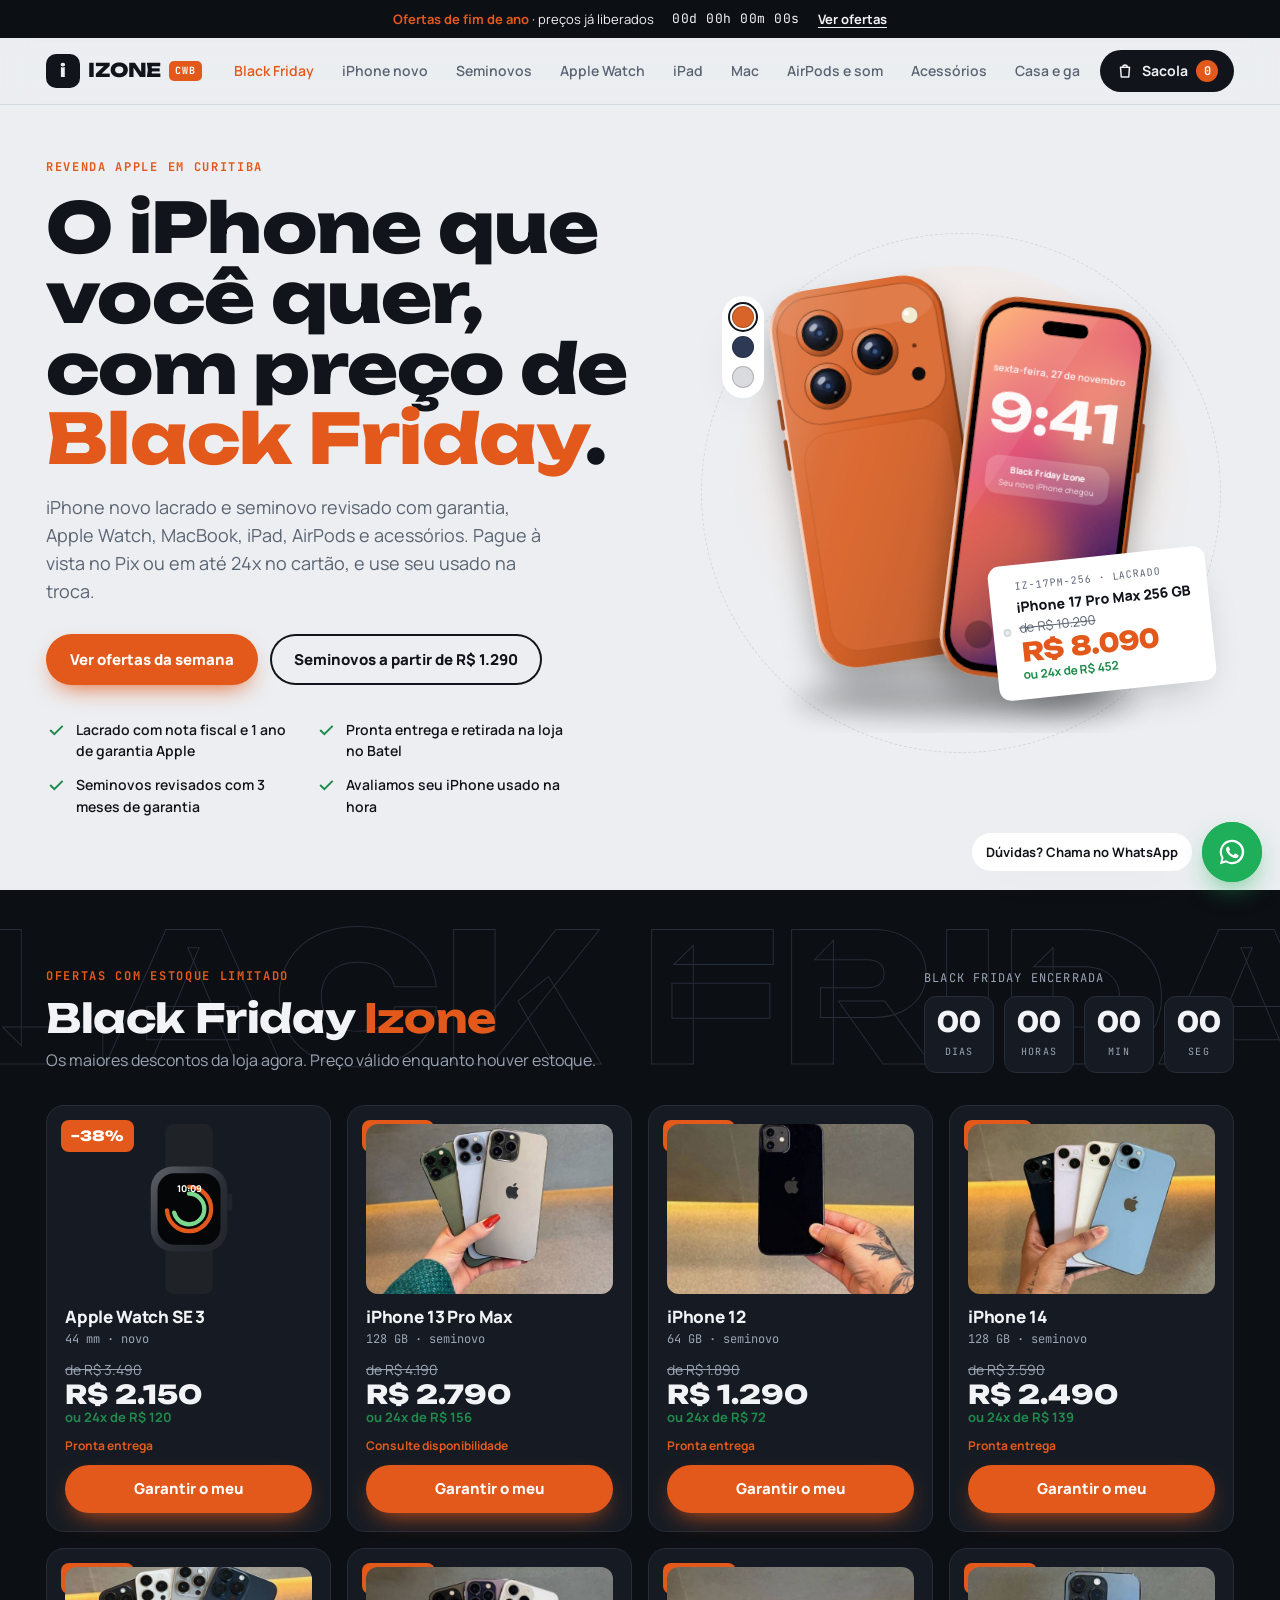
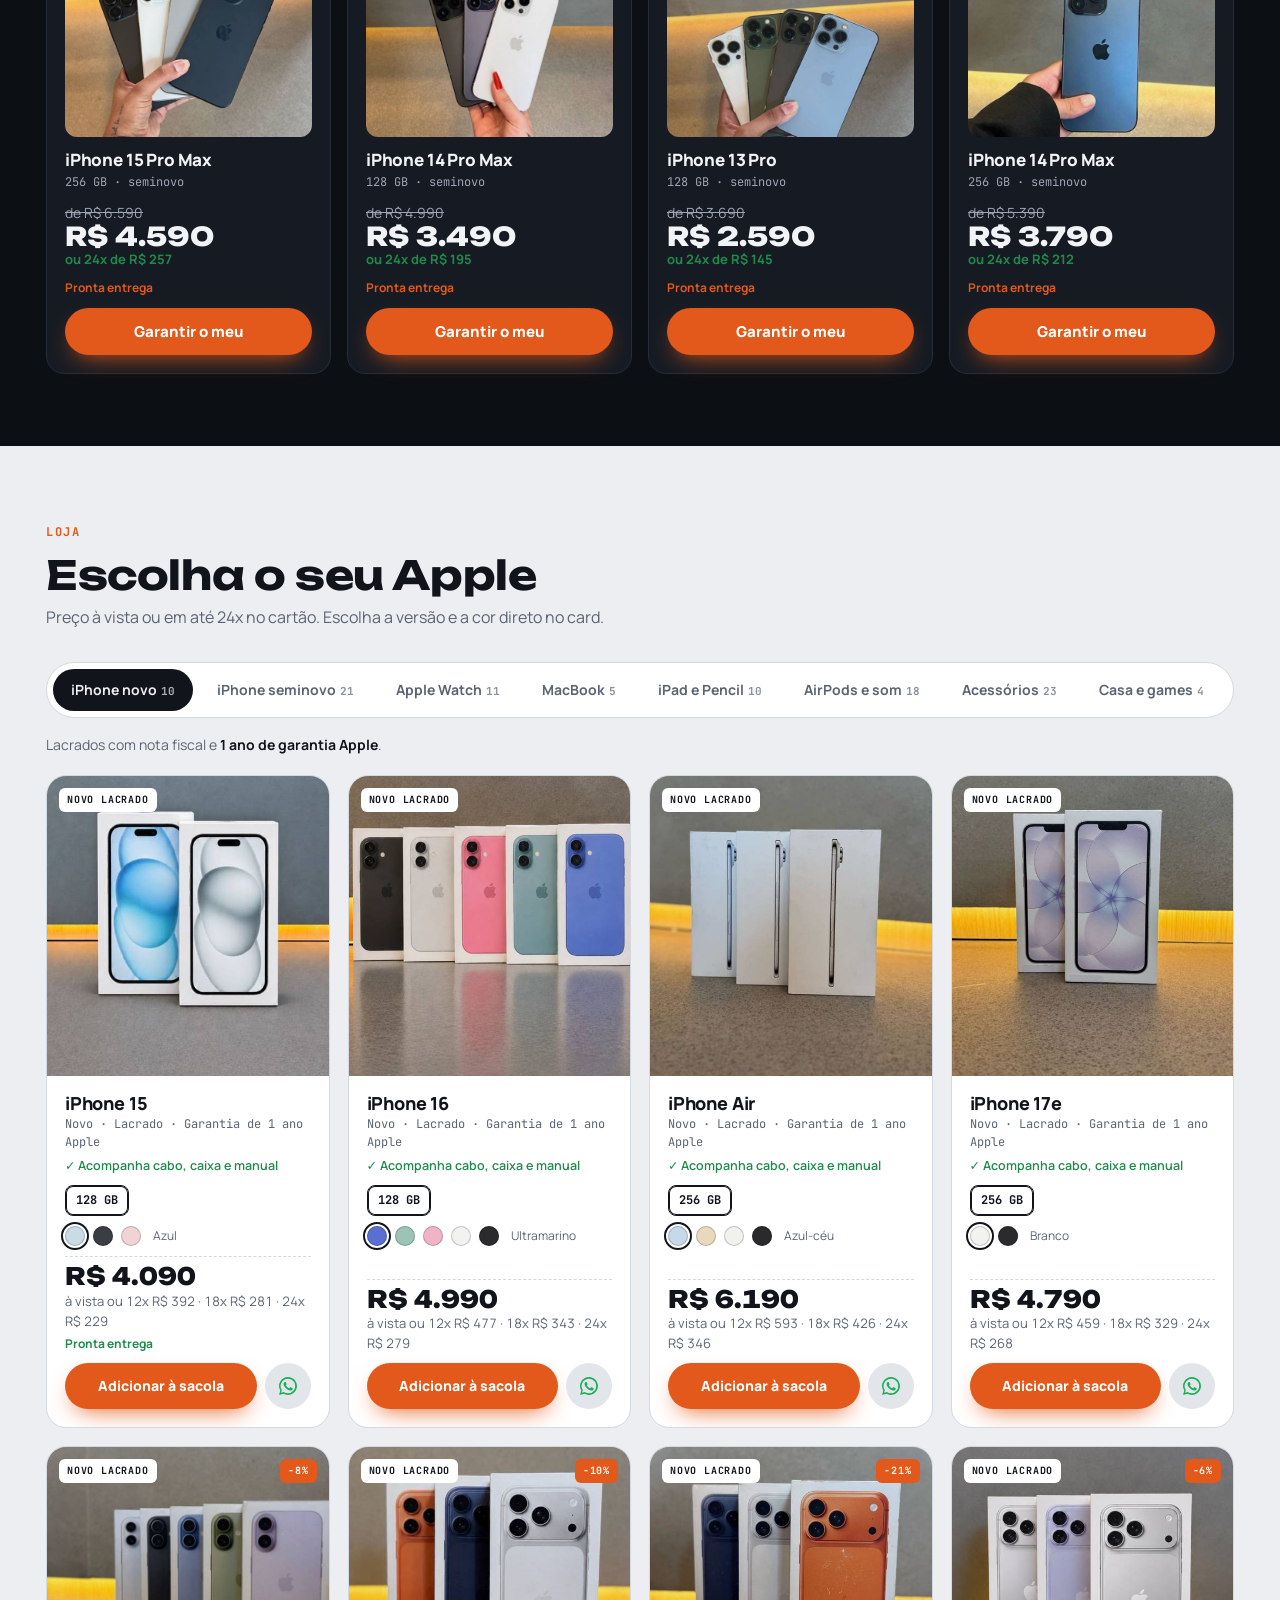
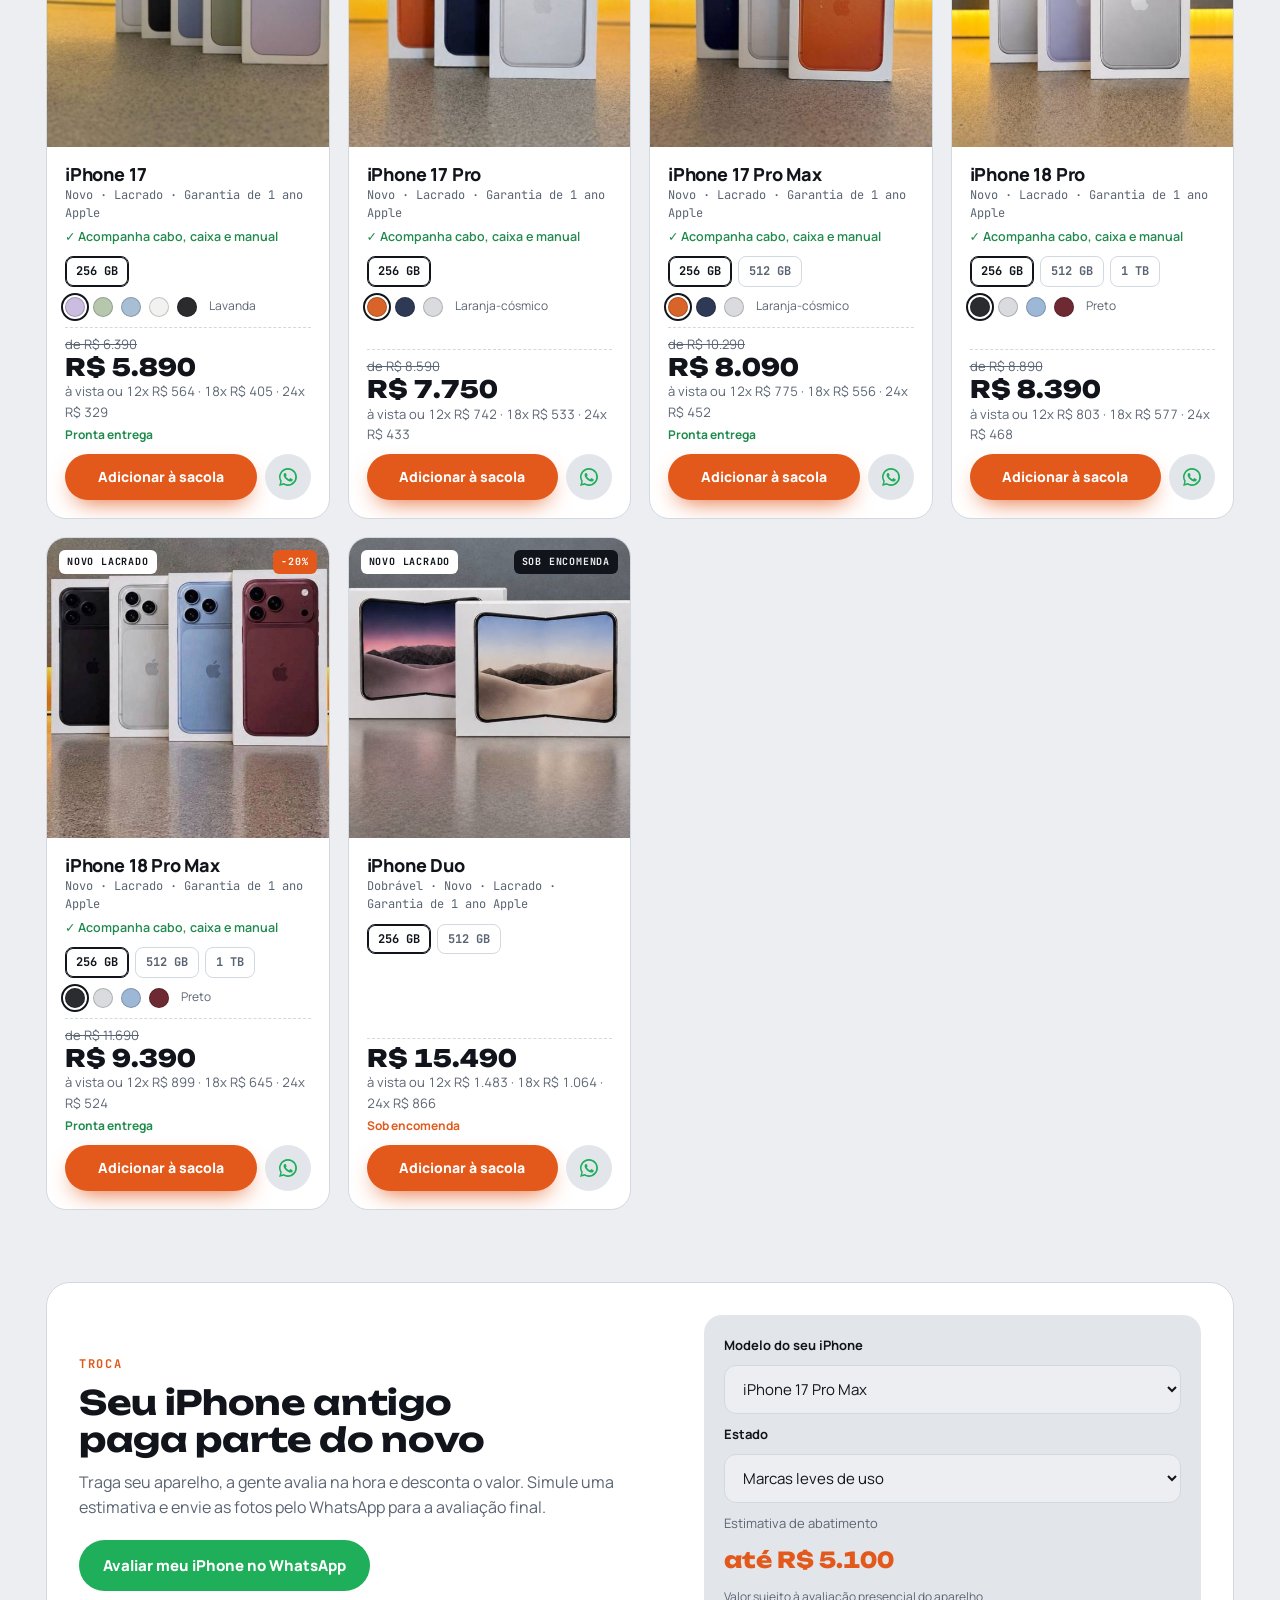
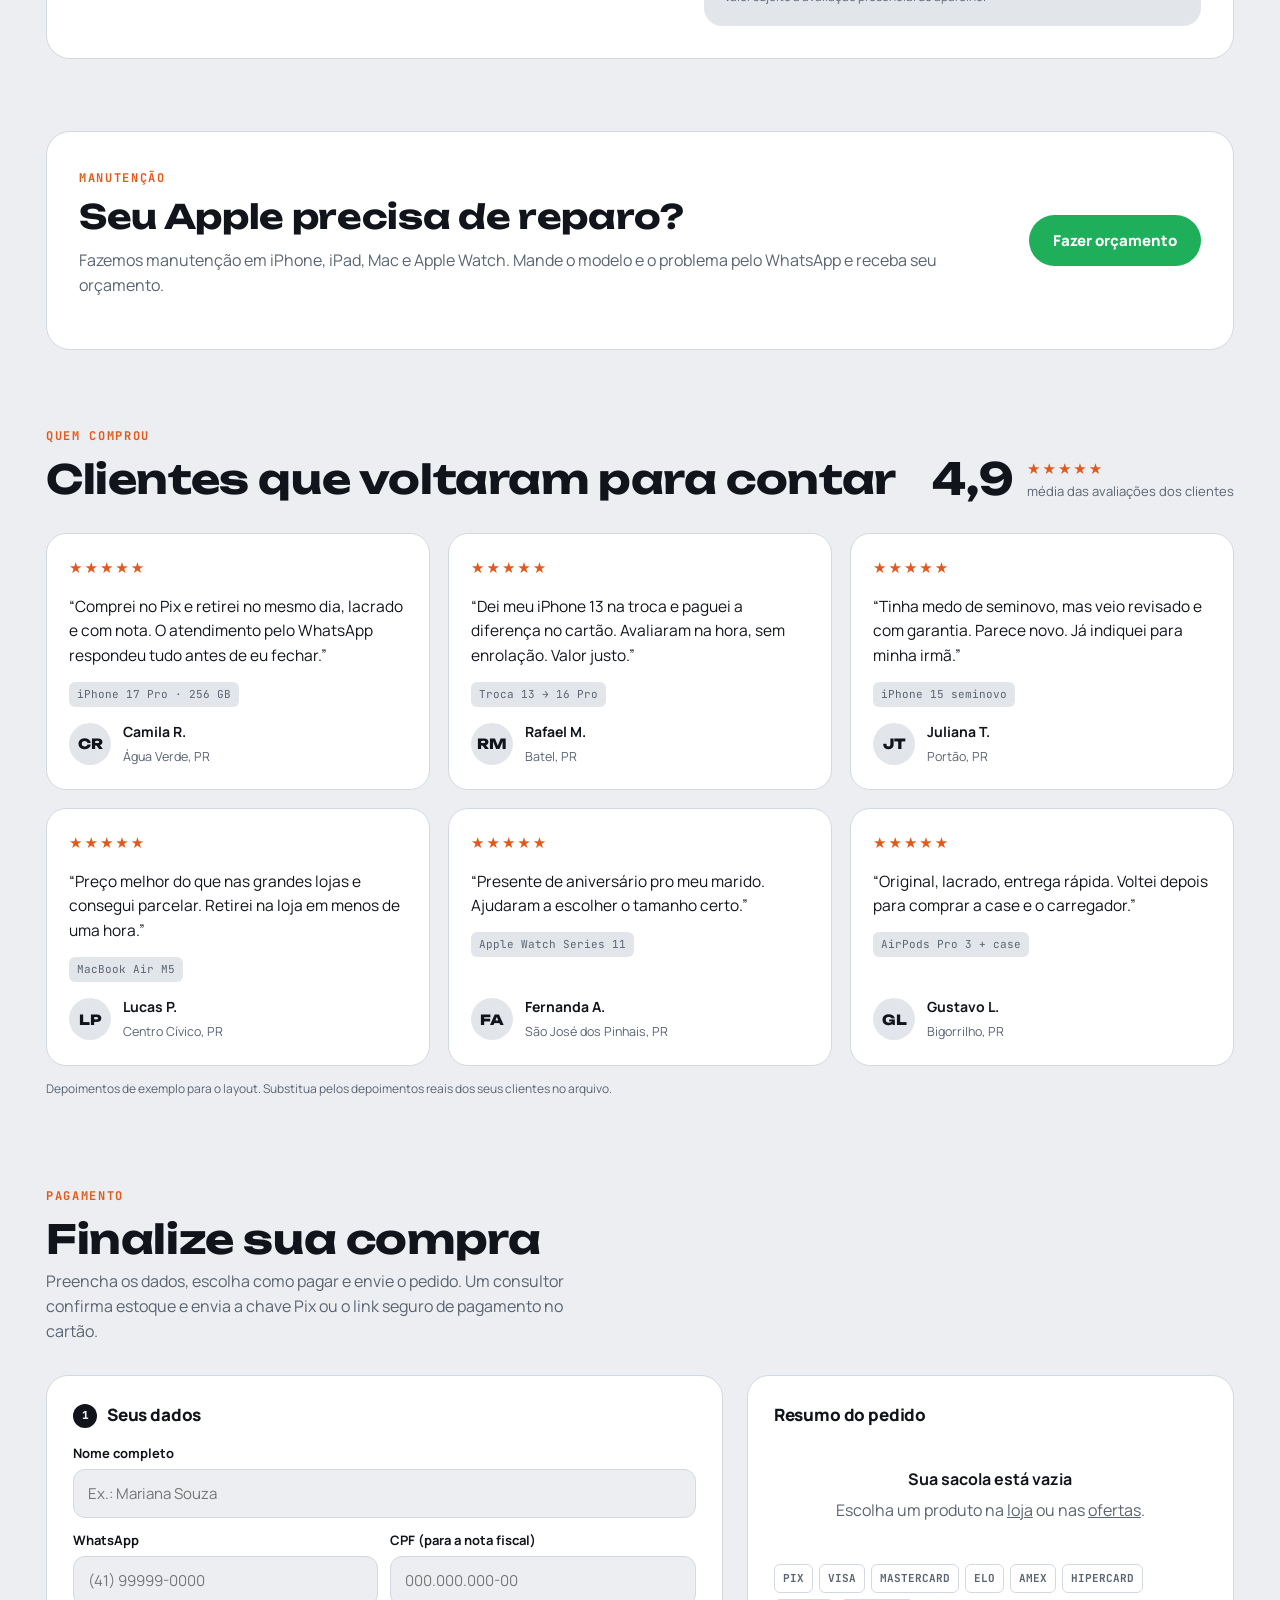
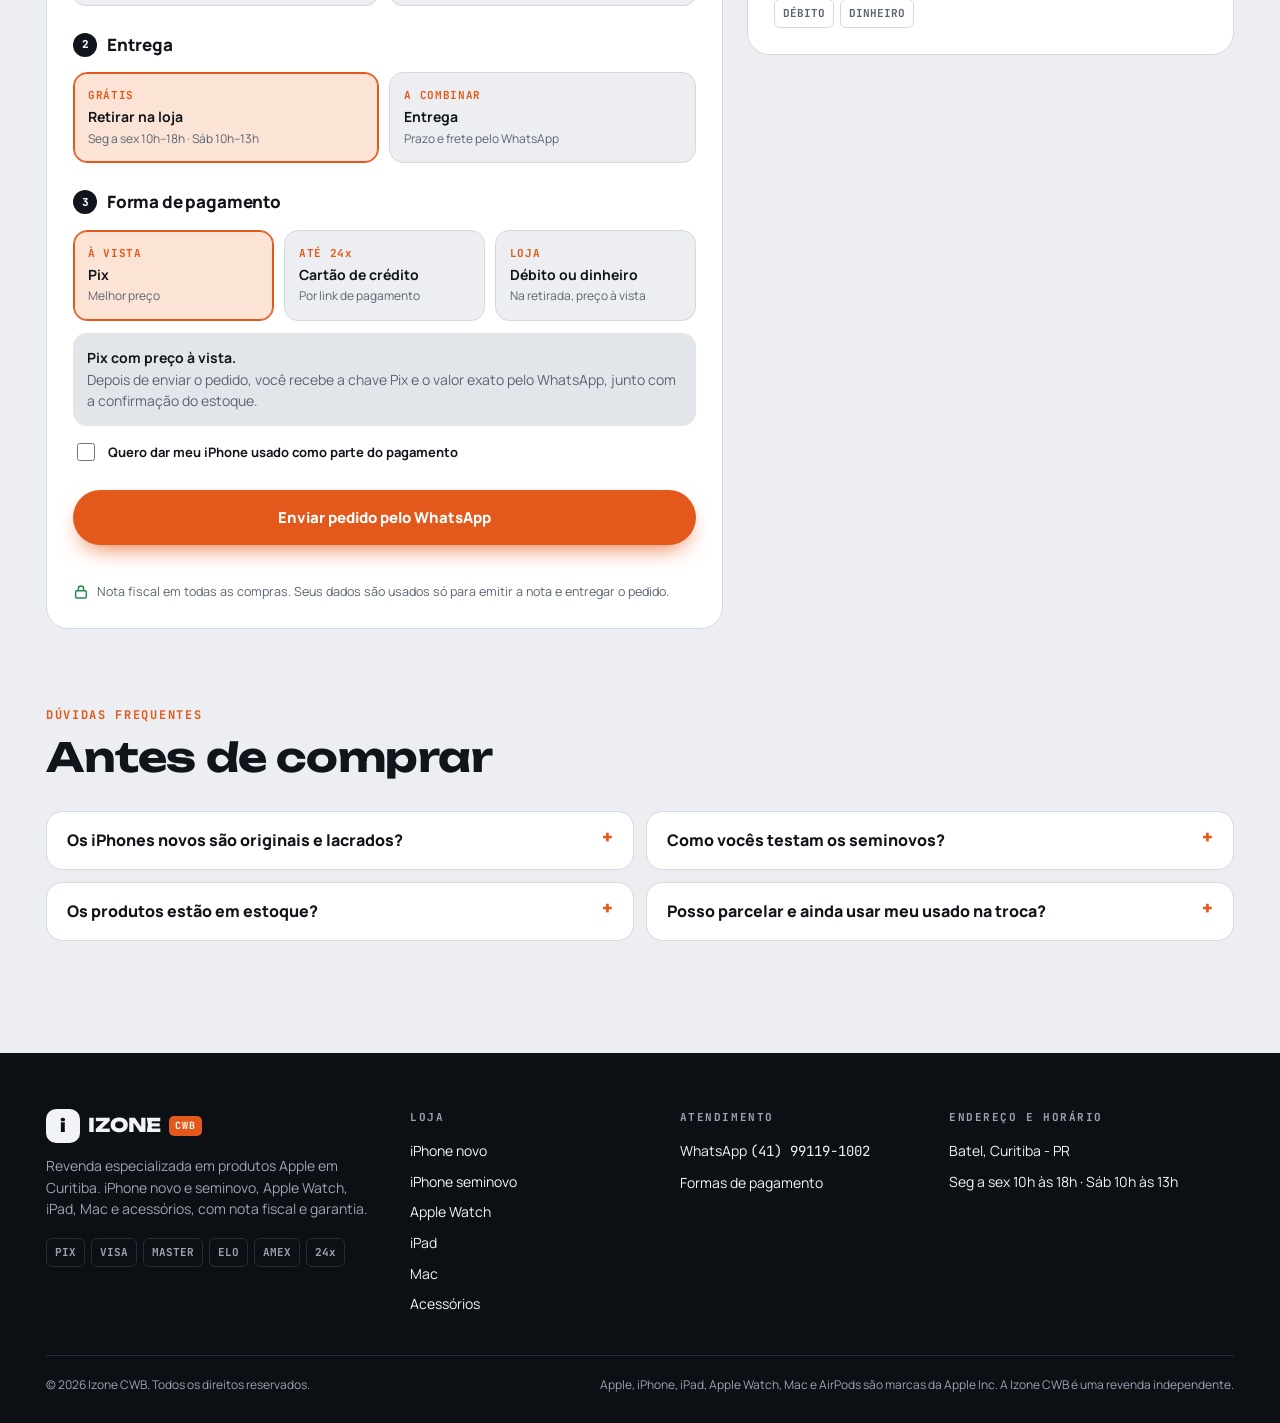
==== commit ad46d9ff: "Nova ilustração do iPhone 17 Pro Max no destaque Co-Authored-By: Claude Opus 5.5 <noreply@anthropic." ====
--- a/izone-cwb/index.html
+++ b/izone-cwb/index.html
@@ -111,7 +111,7 @@
 .hero-stage{position:relative;aspect-ratio:1/1;max-width:520px;width:100%;justify-self:center}
 .hero-stage .disc{position:absolute;inset:6%;border-radius:50%;background:radial-gradient(circle at 50% 40%,var(--accent-soft),transparent 68%)}
 .hero-stage .ring{position:absolute;inset:0;border-radius:50%;border:1px dashed var(--line)}
-.hero-stage .phone{position:absolute;inset:4% 14%;filter:drop-shadow(0 40px 40px rgba(0,0,0,.25))}
+.hero-stage .phone{position:absolute;inset:0 0 4% 0}
 .hero-stage .phone svg{width:100%;height:100%}
 .tag{position:absolute;right:2%;bottom:12%;background:var(--surface);color:var(--ink);border-radius:12px;padding:14px 18px 14px 26px;box-shadow:var(--shadow);transform:rotate(-6deg);min-width:210px}
 .tag::before{content:"";position:absolute;left:10px;top:50%;width:8px;height:8px;margin-top:-4px;border-radius:50%;background:var(--bg);box-shadow:inset 0 0 0 2px var(--line)}
@@ -943,10 +943,68 @@
 const byId = id => PRODUTOS.find(p=>p.id===id);
 cart = cart.filter(it=>{const p=byId(it.id);return p&&p.arm[it.a]&&p.cores[it.c]});
 
+/* ---------- Ilustração do destaque (iPhone 17 Pro Max) ---------- */
+function heroArt(c){
+  const l=shade(c,.22), d=shade(c,-.3), dd=shade(c,-.5), pl=shade(c,.08);
+  const lensAt=(x,y)=>`<g transform="translate(${x} ${y})"><circle r="25" fill="url(#hRing)"/><circle r="25" fill="none" stroke="${dd}" stroke-width="1"/><circle r="19.5" fill="#0b0c0f"/><circle r="16" fill="url(#hGlass)"/><circle r="6.5" fill="#152038"/><circle r="2.6" fill="#3d5a8a"/><ellipse cx="-6" cy="-7" rx="5" ry="3" fill="#fff" opacity=".55" transform="rotate(-35 -6 -7)"/><circle cx="7" cy="8" r="1.6" fill="#fff" opacity=".35"/></g>`;
+  return `<svg viewBox="0 0 460 540" xmlns="http://www.w3.org/2000/svg" aria-hidden="true">
+  <defs>
+    <linearGradient id="hBody" x1="0" y1="0" x2="1" y2="1"><stop offset="0" stop-color="${l}"/><stop offset=".45" stop-color="${c}"/><stop offset="1" stop-color="${d}"/></linearGradient>
+    <linearGradient id="hEdge" x1="0" y1="0" x2="1" y2="0"><stop offset="0" stop-color="#fff" stop-opacity=".7"/><stop offset=".08" stop-color="#fff" stop-opacity="0"/><stop offset=".92" stop-color="#000" stop-opacity="0"/><stop offset="1" stop-color="#000" stop-opacity=".35"/></linearGradient>
+    <radialGradient id="hRing" cx=".35" cy=".3" r=".8"><stop offset="0" stop-color="${shade(c,.45)}"/><stop offset=".6" stop-color="${c}"/><stop offset="1" stop-color="${dd}"/></radialGradient>
+    <radialGradient id="hGlass" cx=".35" cy=".3" r=".75"><stop offset="0" stop-color="#4b5d86"/><stop offset=".45" stop-color="#141a2a"/><stop offset="1" stop-color="#020203"/></radialGradient>
+    <linearGradient id="hScreen" x1="0" y1="0" x2=".4" y2="1"><stop offset="0" stop-color="#ffb070"/><stop offset=".45" stop-color="#e0537a"/><stop offset="1" stop-color="#2c1a5c"/></linearGradient>
+    <linearGradient id="hGloss" x1="0" y1="0" x2="1" y2="1"><stop offset="0" stop-color="#fff" stop-opacity=".22"/><stop offset=".5" stop-color="#fff" stop-opacity="0"/></linearGradient>
+    <filter id="hBlur" x="-50%" y="-50%" width="200%" height="200%"><feGaussianBlur stdDeviation="14"/></filter>
+    <filter id="hSoft" x="-50%" y="-50%" width="200%" height="200%"><feGaussianBlur stdDeviation="22"/></filter>
+    <filter id="hDrop" x="-30%" y="-20%" width="160%" height="150%"><feDropShadow dx="0" dy="22" stdDeviation="18" flood-color="#000" flood-opacity=".32"/></filter>
+    <clipPath id="hScrClip"><rect x="11" y="11" width="168" height="388" rx="34"/></clipPath>
+  </defs>
+  <ellipse cx="235" cy="505" rx="185" ry="18" fill="#000" opacity=".3" filter="url(#hBlur)"/>
+  <!-- costas -->
+  <g transform="translate(48 52) rotate(-9 95 210)" filter="url(#hDrop)">
+    <rect width="190" height="412" rx="44" fill="url(#hBody)"/>
+    <rect x="1.5" y="1.5" width="187" height="409" rx="42.5" fill="none" stroke="url(#hEdge)" stroke-width="3"/>
+    <rect x="16" y="156" width="158" height="238" rx="30" fill="${pl}" opacity=".55"/>
+    <rect x="16" y="156" width="158" height="238" rx="30" fill="none" stroke="${d}" stroke-opacity=".25"/>
+    <rect x="8" y="8" width="174" height="138" rx="37" fill="${pl}"/>
+    <rect x="8" y="8" width="174" height="138" rx="37" fill="none" stroke="${dd}" stroke-opacity=".35" stroke-width="1.5"/>
+    <rect x="9" y="9" width="172" height="40" rx="30" fill="#fff" opacity=".08"/>
+    ${lensAt(54,48)}${lensAt(54,106)}${lensAt(110,77)}
+    <circle cx="153" cy="44" r="9" fill="#f3ead2" stroke="${dd}" stroke-opacity=".4"/><circle cx="150" cy="41" r="3" fill="#fff" opacity=".8"/>
+    <circle cx="153" cy="108" r="7.5" fill="#0d0e11"/><circle cx="153" cy="77" r="2.4" fill="${dd}"/>
+    <path d="M0 0h120L0 260Z" fill="url(#hGloss)" opacity=".6" clip-path="inset(0 round 44px)"/>
+    <rect x="-3" y="112" width="4" height="34" rx="2" fill="${d}"/><rect x="-3" y="156" width="4" height="34" rx="2" fill="${d}"/>
+  </g>
+  <!-- frente -->
+  <g transform="translate(226 74) rotate(7 95 210)" filter="url(#hDrop)">
+    <rect width="190" height="412" rx="44" fill="${shade(c,-.12)}"/>
+    <rect x="1.5" y="1.5" width="187" height="409" rx="42.5" fill="none" stroke="url(#hEdge)" stroke-width="3"/>
+    <rect x="5" y="5" width="180" height="402" rx="40" fill="#050506"/>
+    <g clip-path="url(#hScrClip)">
+      <rect x="11" y="11" width="168" height="388" fill="url(#hScreen)"/>
+      <circle cx="40" cy="300" r="90" fill="#ff7a3c" opacity=".55" filter="url(#hSoft)"/>
+      <circle cx="160" cy="120" r="70" fill="#ffd27a" opacity=".45" filter="url(#hSoft)"/>
+      <circle cx="140" cy="380" r="80" fill="#5b2fa0" opacity=".6" filter="url(#hSoft)"/>
+      <text x="95" y="82" text-anchor="middle" font-family="Manrope,Arial,sans-serif" font-size="10.5" font-weight="600" fill="#fff" opacity=".9">sexta-feira, 27 de novembro</text>
+      <text x="95" y="146" text-anchor="middle" font-family="Unbounded,Arial,sans-serif" font-size="56" font-weight="700" fill="#fff" opacity=".96">9:41</text>
+      <rect x="28" y="172" width="134" height="42" rx="14" fill="#fff" opacity=".18"/>
+      <text x="95" y="190" text-anchor="middle" font-family="Manrope,Arial,sans-serif" font-size="9.5" font-weight="700" fill="#fff">Black Friday Izone</text>
+      <text x="95" y="204" text-anchor="middle" font-family="Manrope,Arial,sans-serif" font-size="8.5" fill="#fff" opacity=".85">Seu novo iPhone chegou</text>
+      <circle cx="42" cy="368" r="15" fill="#000" opacity=".28"/><circle cx="148" cy="368" r="15" fill="#000" opacity=".28"/>
+      <rect x="70" y="388" width="50" height="4" rx="2" fill="#fff" opacity=".8"/>
+      <path d="M11 11h120L11 250Z" fill="#fff" opacity=".07"/>
+    </g>
+    <rect x="70" y="22" width="50" height="15" rx="7.5" fill="#000"/>
+    <rect x="189" y="120" width="4" height="54" rx="2" fill="${d}"/>
+  </g>
+</svg>`;
+}
+
 /* ---------- Hero ---------- */
 function hero(){
   const p=byId("n17pm"), op=p.arm[0]; let ci=0;
-  const draw=()=>{$("#heroPhone").innerHTML=device("pro17",p.cores[ci][1]);
+  const draw=()=>{$("#heroPhone").innerHTML=heroArt(p.cores[ci][1]);
     $("#heroSwatches").querySelectorAll("button").forEach((b,i)=>b.setAttribute("aria-pressed",i===ci))};
   $("#heroSwatches").innerHTML=p.cores.map(([n,h])=>`<button type="button" style="background:${h}" aria-label="${n}" title="${n}"></button>`).join("");
   $("#heroSwatches").querySelectorAll("button").forEach((b,i)=>b.onclick=()=>{ci=i;draw()});
@@ -1188,7 +1246,6 @@
   pv.id=id;pv.q=1;$("#pvBody").innerHTML="";pvRender();
   $("#pv").hidden=false;document.body.classList.add("pv-open");$("#pvBody").scrollTop=0;
   if(push&&location.hash!=="#produto-"+id){pv.pushed=true;location.hash="produto-"+id}
-  setTimeout(()=>$(".pv-back")?.focus(),50);
 }
 function closeProduct(fromHash){
   if($("#pv").hidden) return;
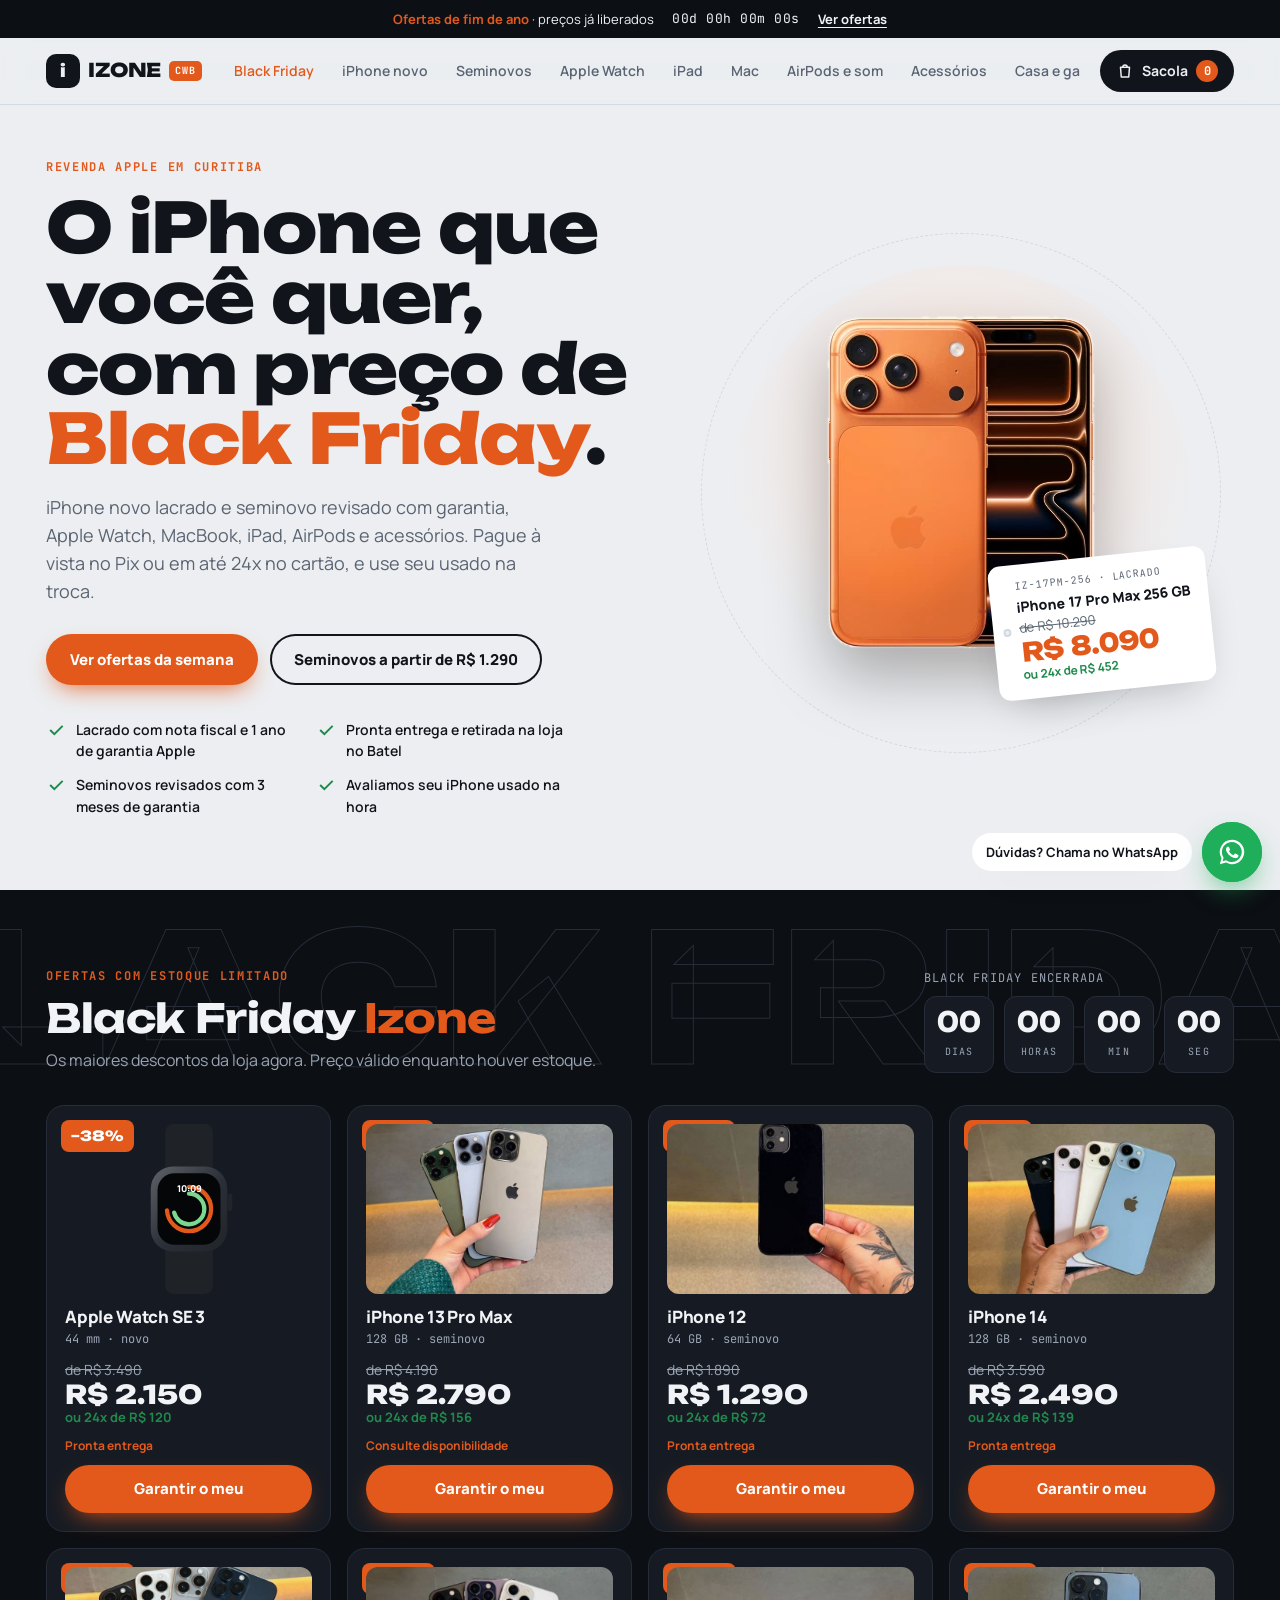
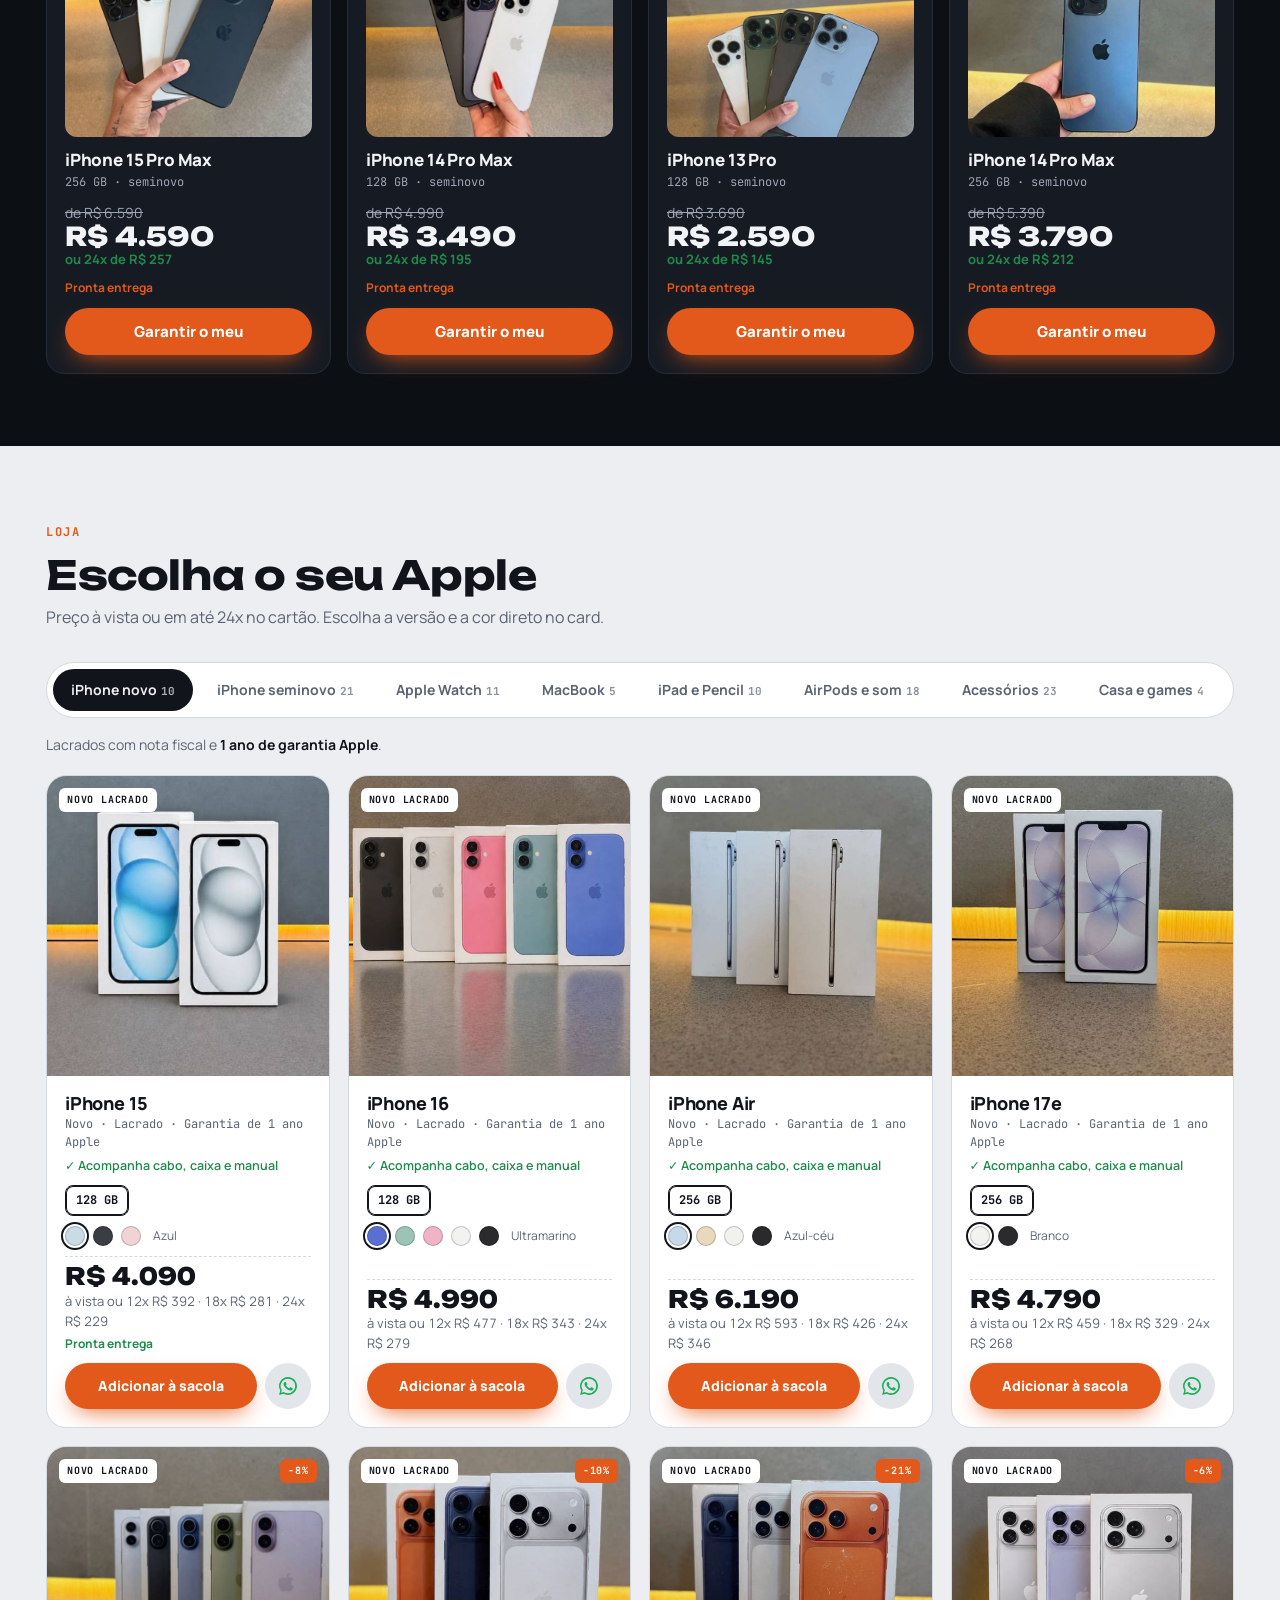
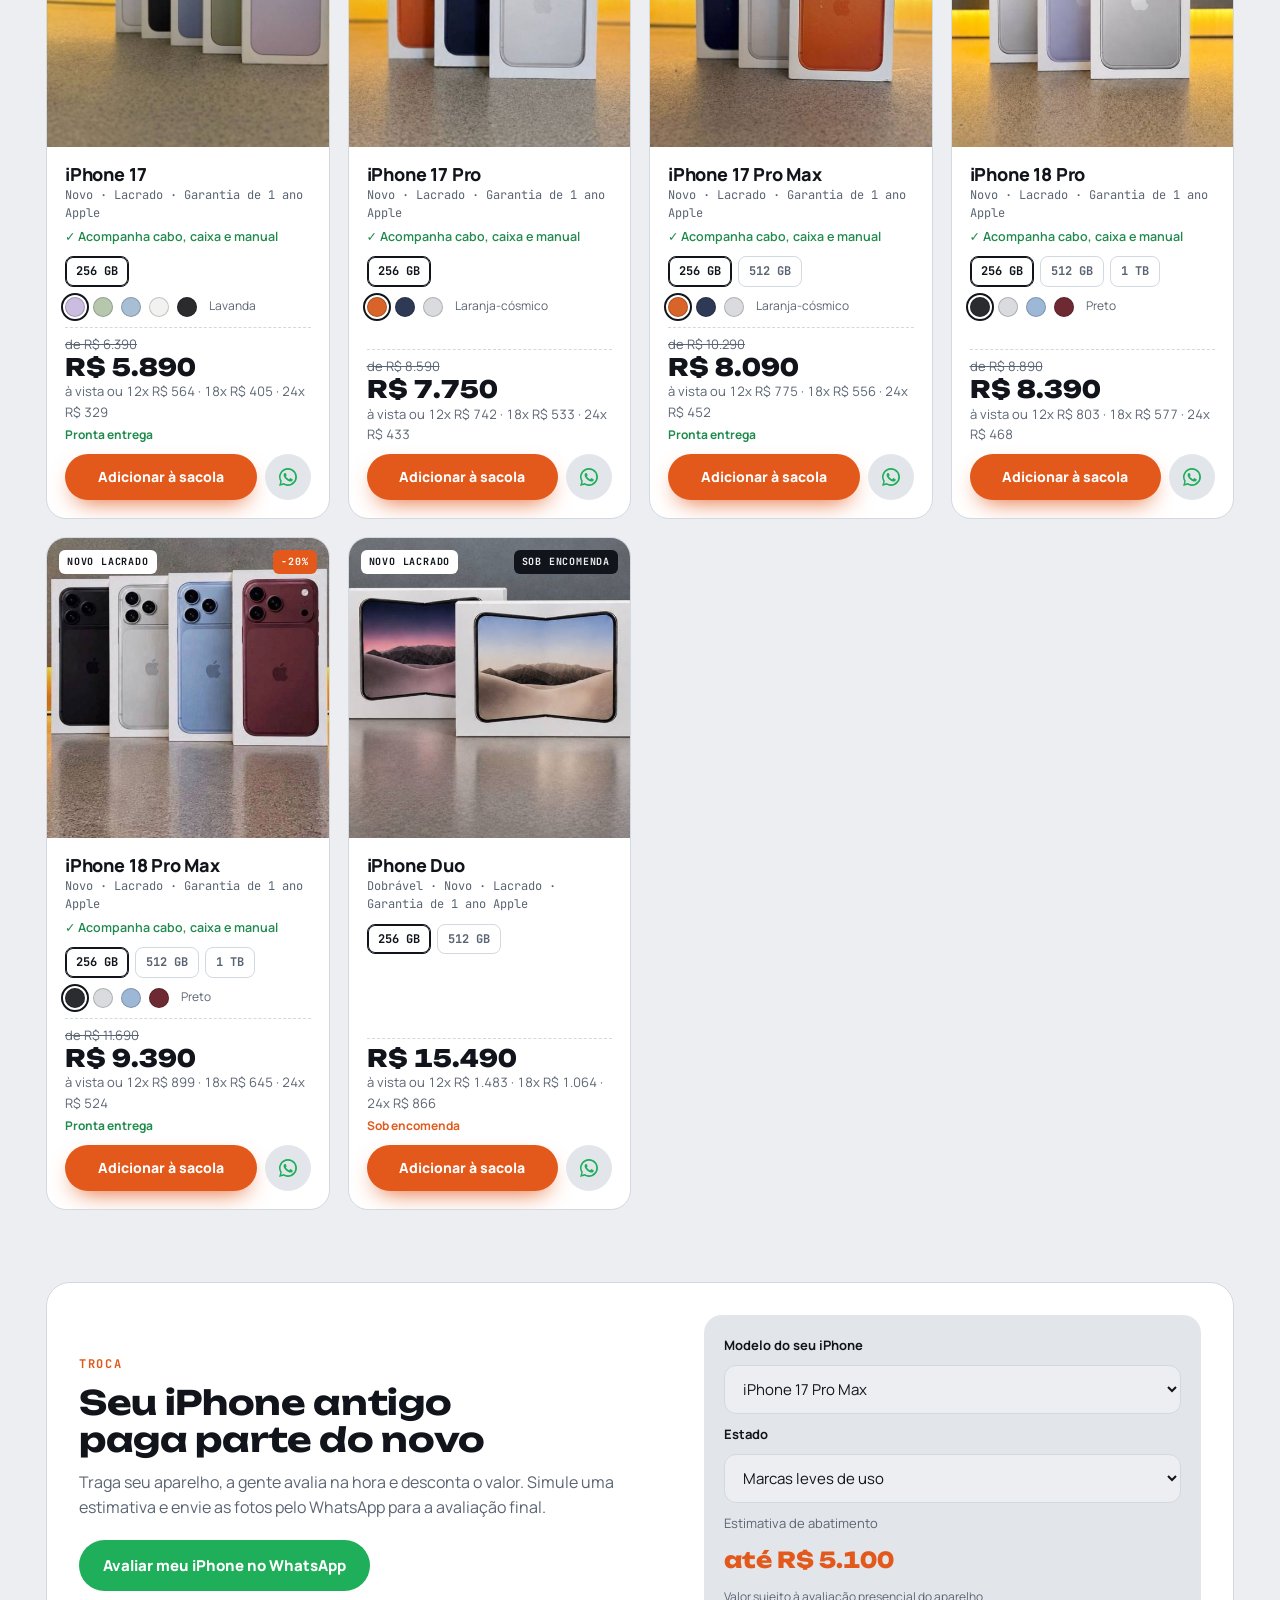
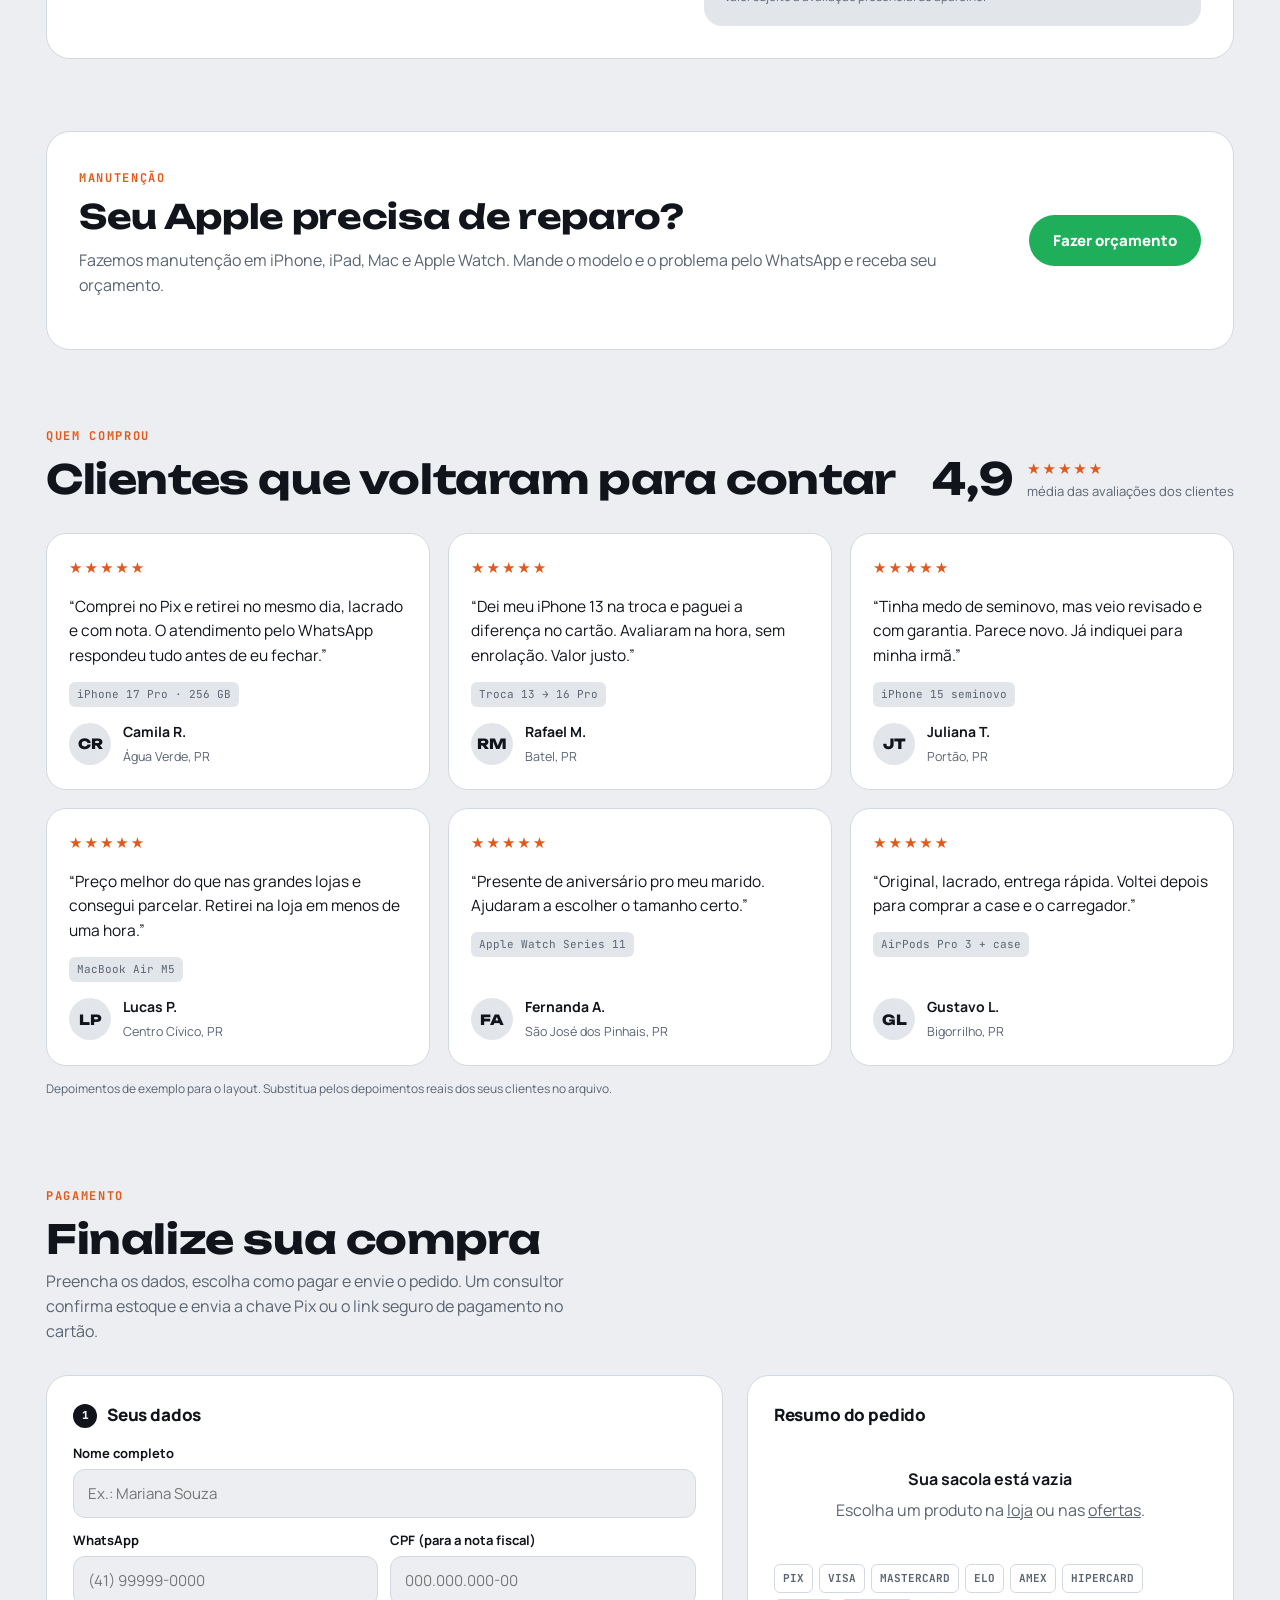
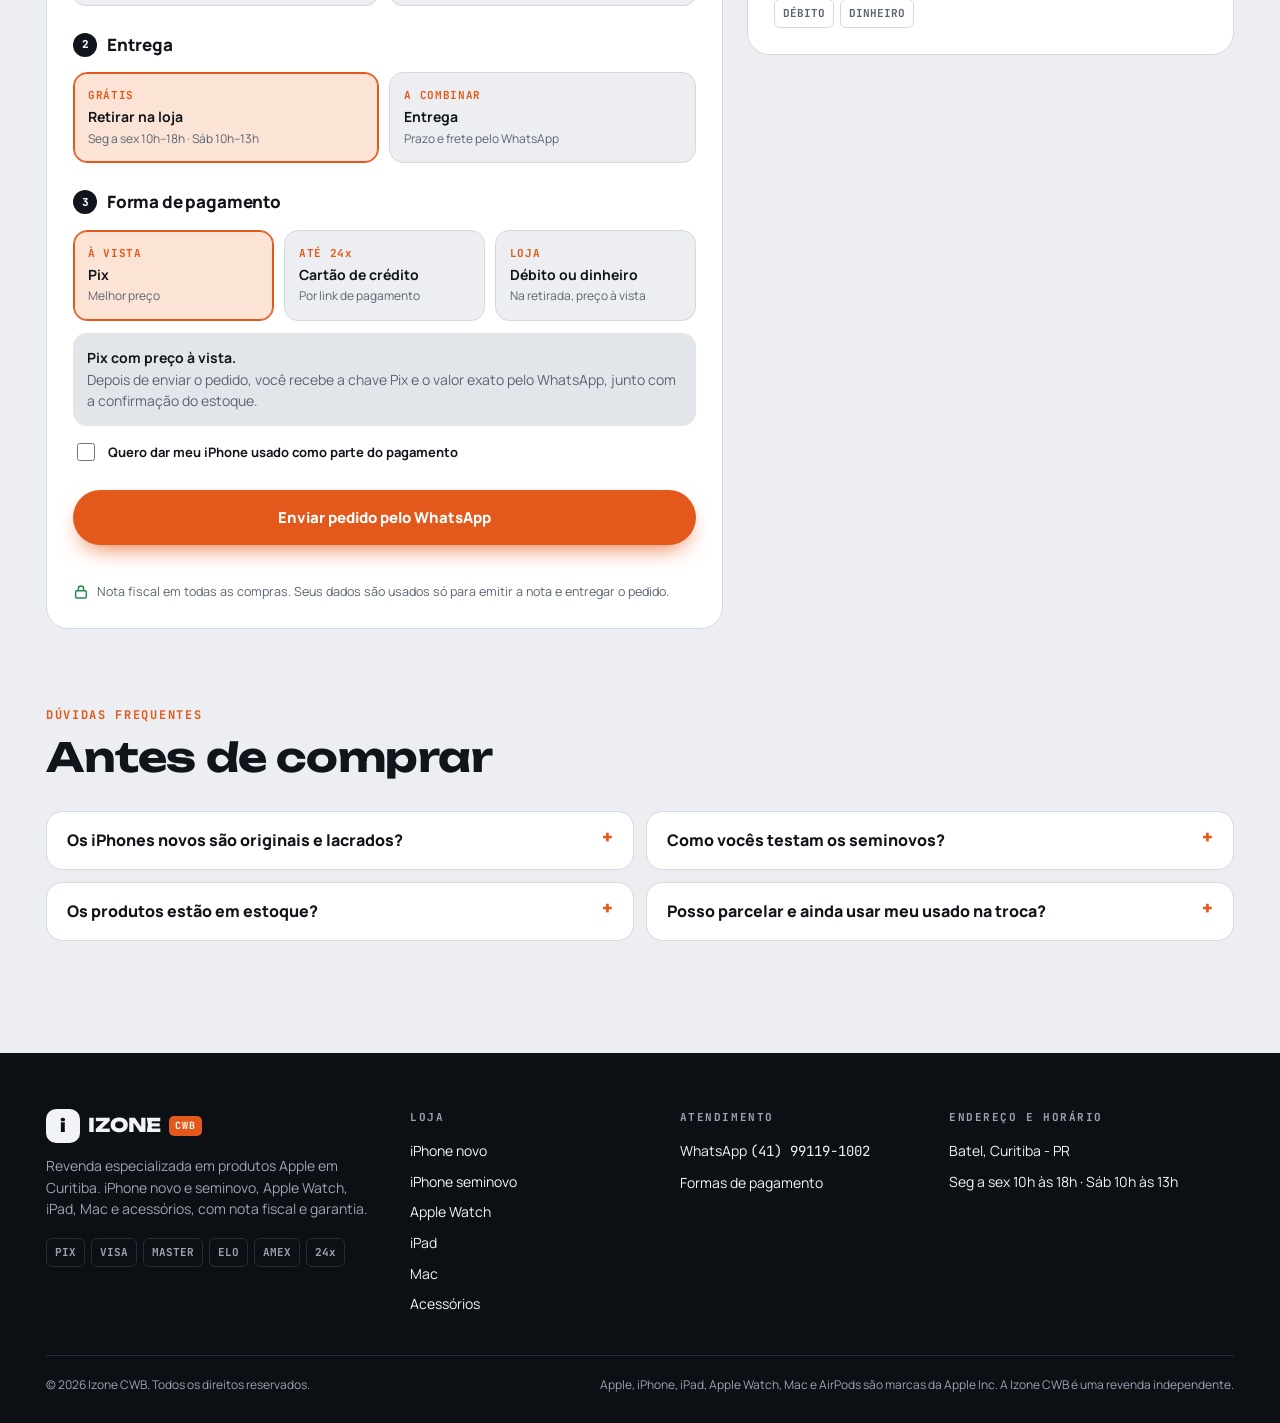
==== commit b36a6c72: "Foto do iPhone 17 Pro Max no destaque da Black Friday Co-Authored-By: Claude Opus 5.5 <noreply@anthr" ====
--- a/izone-cwb/index.html
+++ b/izone-cwb/index.html
@@ -111,7 +111,8 @@
 .hero-stage{position:relative;aspect-ratio:1/1;max-width:520px;width:100%;justify-self:center}
 .hero-stage .disc{position:absolute;inset:6%;border-radius:50%;background:radial-gradient(circle at 50% 40%,var(--accent-soft),transparent 68%)}
 .hero-stage .ring{position:absolute;inset:0;border-radius:50%;border:1px dashed var(--line)}
-.hero-stage .phone{position:absolute;inset:0 0 4% 0}
+.hero-stage .phone{position:absolute;inset:6% 14% 10%;display:grid;place-items:center}
+.hero-stage .phone img{max-height:100%;width:auto;filter:drop-shadow(0 30px 30px rgba(0,0,0,.28))}
 .hero-stage .phone svg{width:100%;height:100%}
 .tag{position:absolute;right:2%;bottom:12%;background:var(--surface);color:var(--ink);border-radius:12px;padding:14px 18px 14px 26px;box-shadow:var(--shadow);transform:rotate(-6deg);min-width:210px}
 .tag::before{content:"";position:absolute;left:10px;top:50%;width:8px;height:8px;margin-top:-4px;border-radius:50%;background:var(--bg);box-shadow:inset 0 0 0 2px var(--line)}
@@ -1277,7 +1278,10 @@
 function fromHash(){const m=location.hash.match(/^#produto-([a-z0-9]+)$/); if(m&&byId(m[1])){ if(pv.id!==m[1]) openProduct(m[1],null,false) } else closeProduct(true)}
 window.addEventListener("hashchange",fromHash);
 
-hero();deals();tabs();setTab("novos");trade();renderCart();payUI();clock();setInterval(clock,1000);fromHash();
+hero();
+$("#heroPhone").innerHTML='<img src="img/hero-17pm.png" alt="iPhone 17 Pro Max laranja-cósmico">';
+$("#heroSwatches").hidden=true;
+deals();tabs();setTab("novos");trade();renderCart();payUI();clock();setInterval(clock,1000);fromHash();
 </script>
 </body>
 </html>
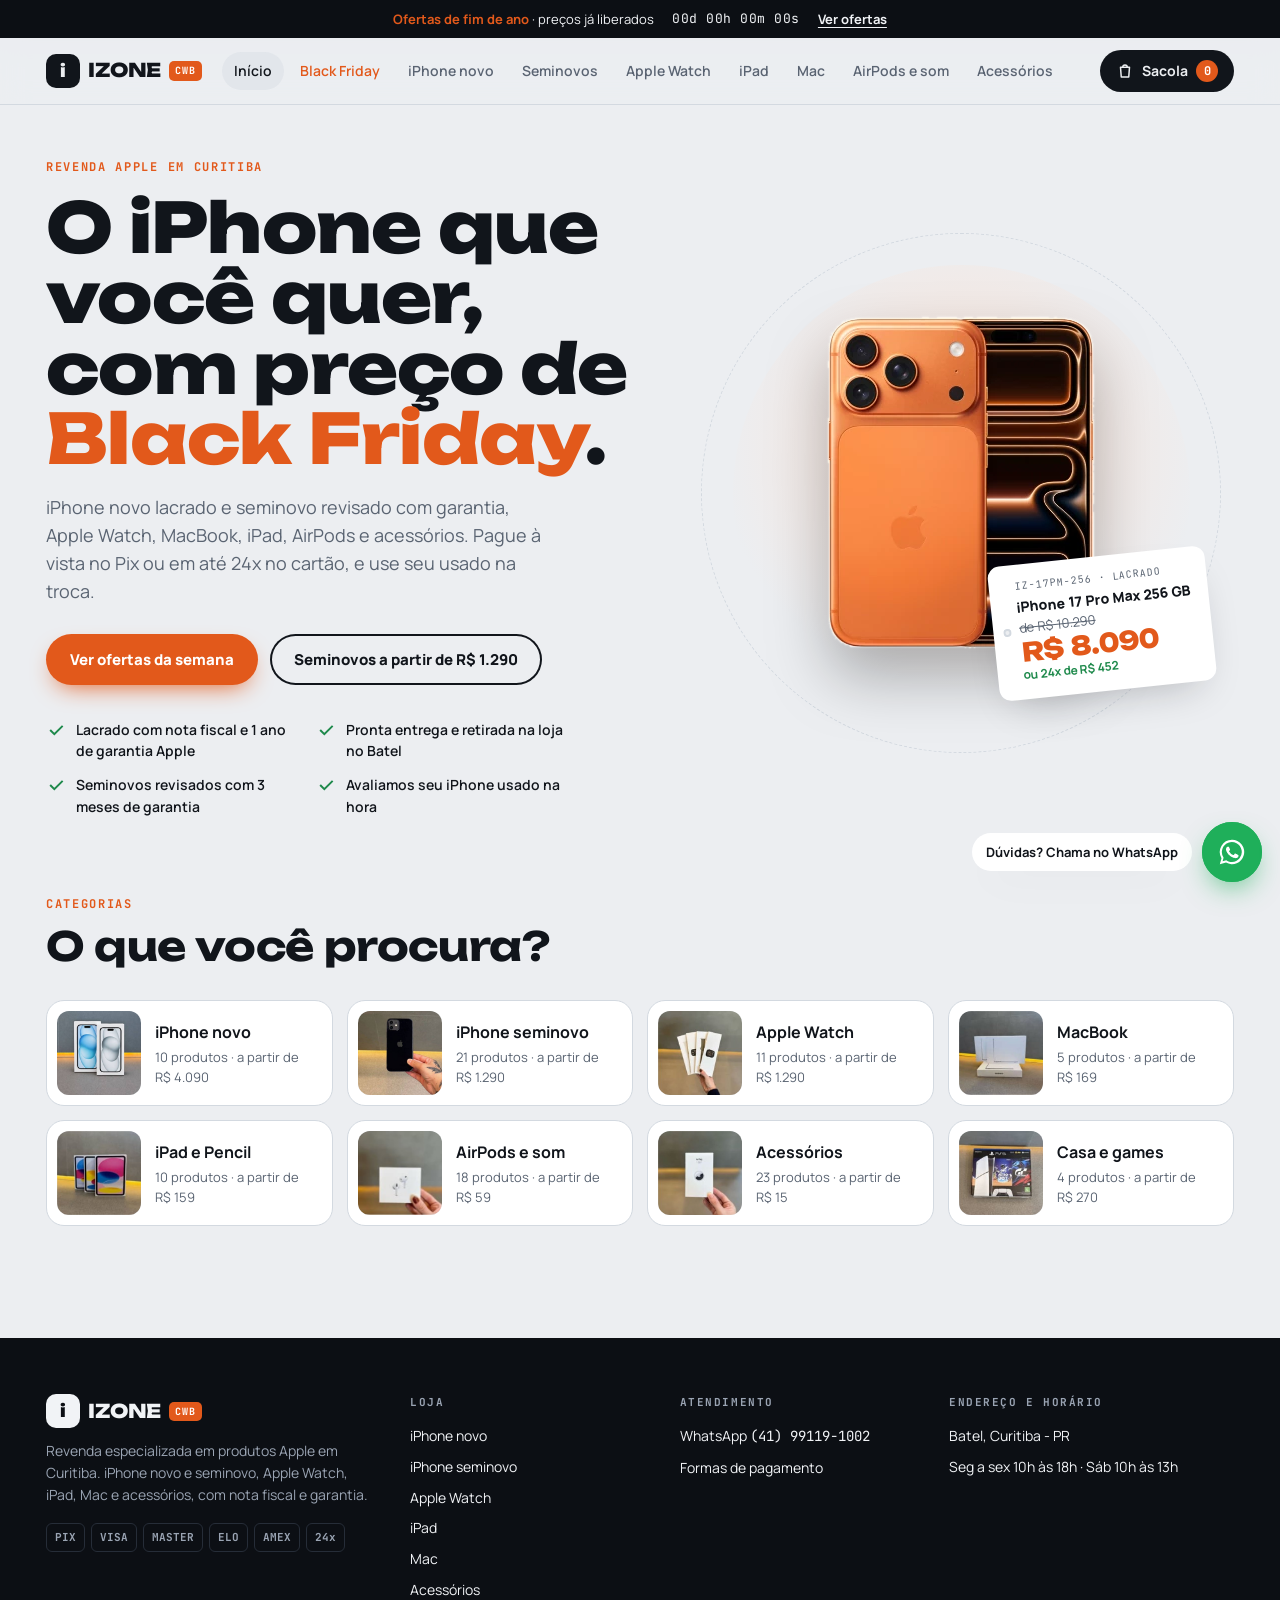
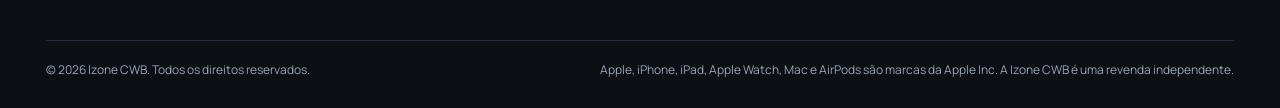
==== commit 57ca995b: "Fotos de todos os produtos e site dividido em páginas Co-Authored-By: Claude Opus 5.5 <noreply@anthr" ====
--- a/izone-cwb/index.html
+++ b/izone-cwb/index.html
@@ -365,6 +365,19 @@
 body.pv-open{overflow:hidden}
 body.pv-open .wa-float{z-index:86;bottom:calc(96px + env(safe-area-inset-bottom,0px))}
 body.pv-open .wa-float .bubble{display:none}
+nav.main a[aria-current="page"]{color:var(--ink);background:var(--well)}
+nav.main a.hot[aria-current="page"]{color:var(--accent)}
+main > [data-page]{min-height:60vh}
+.cats{display:grid;grid-template-columns:repeat(auto-fill,minmax(250px,1fr));gap:14px}
+.cat{display:flex;align-items:center;gap:14px;background:var(--surface);border:1px solid var(--line);border-radius:18px;padding:10px;text-decoration:none;transition:box-shadow .2s,transform .2s}
+.cat:hover{box-shadow:var(--shadow);transform:translateY(-2px)}
+.cat-pic{position:relative;flex:0 0 84px;height:84px;border-radius:12px;overflow:hidden;background:var(--well);display:grid;place-items:center}
+.cat-pic img{position:absolute;inset:0;width:100%;height:100%;object-fit:cover}
+.cat-pic svg{height:80%;width:auto}
+.cat-txt{display:grid;gap:2px;min-width:0}
+.cat-txt b{font-size:16px}
+.cat-txt small{color:var(--mute);font-size:13px}
+.atalhos{padding-top:0}
 .inc{font-size:12.5px;font-weight:600;color:var(--ok);margin-top:4px}
 @media (max-width:760px){.trade.manut{grid-template-columns:1fr}}
 </style>
@@ -387,18 +400,21 @@
       <span class="logo-tag">CWB</span>
     </a>
     <nav class="main" aria-label="Seções">
+      <a href="#inicio">Início</a>
       <a href="#promocoes" class="hot">Black Friday</a>
-      <a href="#loja" data-go="novos">iPhone novo</a>
-      <a href="#loja" data-go="seminovos">Seminovos</a>
-      <a href="#loja" data-go="watch">Apple Watch</a>
-      <a href="#loja" data-go="ipad">iPad</a>
-      <a href="#loja" data-go="mac">Mac</a>
-      <a href="#loja" data-go="audio">AirPods e som</a>
-      <a href="#loja" data-go="acessorios">Acessórios</a>
-      <a href="#loja" data-go="casa">Casa e games</a>
+      <a href="#loja-novos" data-go="novos">iPhone novo</a>
+      <a href="#loja-seminovos" data-go="seminovos">Seminovos</a>
+      <a href="#loja-watch" data-go="watch">Apple Watch</a>
+      <a href="#loja-ipad" data-go="ipad">iPad</a>
+      <a href="#loja-mac" data-go="mac">Mac</a>
+      <a href="#loja-audio" data-go="audio">AirPods e som</a>
+      <a href="#loja-acessorios" data-go="acessorios">Acessórios</a>
+      <a href="#loja-casa" data-go="casa">Casa e games</a>
+      <a href="#troca">Troca</a>
       <a href="#manutencao">Manutenção</a>
       <a href="#depoimentos">Depoimentos</a>
       <a href="#pagamento">Pagamento</a>
+      <a href="#duvidas">Dúvidas</a>
     </nav>
     <button class="cart-btn" id="openCart" type="button" aria-label="Abrir carrinho">
       <svg width="18" height="18" viewBox="0 0 24 24" fill="none" stroke="currentColor" stroke-width="2" stroke-linecap="round" stroke-linejoin="round" aria-hidden="true"><path d="M6 7h12l-1 13H7L6 7Z"/><path d="M9 7a3 3 0 0 1 6 0"/></svg>
@@ -407,8 +423,9 @@
   </div>
 </header>
 
-<main id="inicio">
-
+<main id="conteudo">
+
+<div data-page="inicio">
 <section class="hero">
   <div class="wrap">
     <div>
@@ -417,7 +434,7 @@
       <p class="lead">iPhone novo lacrado e seminovo revisado com garantia, Apple Watch, MacBook, iPad, AirPods e acessórios. Pague à vista no Pix ou em até 24x no cartão, e use seu usado na troca.</p>
       <div class="cta-row">
         <a class="btn btn-accent" href="#promocoes">Ver ofertas da semana</a>
-        <a class="btn btn-ghost" href="#loja" data-go="seminovos">Seminovos a partir de R$ 1.290</a>
+        <a class="btn btn-ghost" href="#loja-seminovos" data-go="seminovos">Seminovos a partir de R$ 1.290</a>
       </div>
       <ul class="trust">
         <li><svg viewBox="0 0 24 24" fill="none" stroke="currentColor" stroke-width="2.4" aria-hidden="true"><path d="m5 12 5 5L20 7"/></svg>Lacrado com nota fiscal e 1 ano de garantia Apple</li>
@@ -441,7 +458,15 @@
   </div>
 </section>
 
-<section class="bf sec" id="promocoes">
+<section class="sec atalhos">
+  <div class="wrap">
+    <div class="sec-head"><div><span class="eyebrow">Categorias</span><h2 style="margin-top:10px">O que você procura?</h2></div></div>
+    <div class="cats" id="cats"></div>
+  </div>
+</section>
+</div>
+
+<section class="bf sec" id="promocoes" data-page="promocoes">
   <div class="wrap">
     <div class="sec-head">
       <div>
@@ -463,7 +488,7 @@
   </div>
 </section>
 
-<section class="sec" id="loja">
+<section class="sec" id="loja" data-page="loja">
   <div class="wrap">
     <div class="sec-head">
       <div>
@@ -479,7 +504,7 @@
   </div>
 </section>
 
-<section class="sec" style="padding-top:0">
+<section class="sec" id="troca" data-page="troca">
   <div class="wrap">
     <div class="trade">
       <div>
@@ -505,7 +530,7 @@
   </div>
 </section>
 
-<section class="sec" id="manutencao" style="padding-top:0">
+<section class="sec" id="manutencao" data-page="manutencao">
   <div class="wrap">
     <div class="trade manut">
       <div>
@@ -518,7 +543,7 @@
   </div>
 </section>
 
-<section class="sec" id="depoimentos" style="padding-top:0">
+<section class="sec" id="depoimentos" data-page="depoimentos">
   <div class="wrap">
     <div class="sec-head">
       <div>
@@ -535,7 +560,7 @@
   </div>
 </section>
 
-<section class="sec" id="pagamento" style="padding-top:0">
+<section class="sec" id="pagamento" data-page="pagamento">
   <div class="wrap">
     <div class="sec-head">
       <div>
@@ -618,7 +643,7 @@
   </div>
 </section>
 
-<section class="sec" style="padding-top:0">
+<section class="sec" id="duvidas" data-page="duvidas">
   <div class="wrap">
     <div class="sec-head"><div><span class="eyebrow">Dúvidas frequentes</span><h2 style="margin-top:10px">Antes de comprar</h2></div></div>
     <div class="faq">
@@ -643,12 +668,12 @@
       <div>
         <h4>Loja</h4>
         <ul>
-          <li><a href="#loja" data-go="novos">iPhone novo</a></li>
-          <li><a href="#loja" data-go="seminovos">iPhone seminovo</a></li>
-          <li><a href="#loja" data-go="watch">Apple Watch</a></li>
-          <li><a href="#loja" data-go="ipad">iPad</a></li>
-          <li><a href="#loja" data-go="mac">Mac</a></li>
-          <li><a href="#loja" data-go="acessorios">Acessórios</a></li>
+          <li><a href="#loja-novos" data-go="novos">iPhone novo</a></li>
+          <li><a href="#loja-seminovos" data-go="seminovos">iPhone seminovo</a></li>
+          <li><a href="#loja-watch" data-go="watch">Apple Watch</a></li>
+          <li><a href="#loja-ipad" data-go="ipad">iPad</a></li>
+          <li><a href="#loja-mac" data-go="mac">Mac</a></li>
+          <li><a href="#loja-acessorios" data-go="acessorios">Acessórios</a></li>
         </ul>
       </div>
       <div>
@@ -930,7 +955,7 @@
 }
 
 /* ---------- Fotos reais (arquivos em img/, nome = id-versão) ---------- */
-const FOTOS=new Set(["n15-0", "n16-0", "n17-0", "n17e-0", "n17p-0", "n17pm-0", "n17pm-1", "n18p-0", "n18p-1", "n18p-2", "n18pm-0", "n18pm-1", "n18pm-2", "nair-0", "nduo-0", "nduo-1", "s12-0", "s12-1", "s12-2", "s13-0", "s13-1", "s13mini-0", "s13p-0", "s13p-1", "s13pm-0", "s14-0", "s14p-0", "s14p-1", "s14plus-0", "s14plus-1", "s14plus-2", "s14pm-0", "s14pm-1", "s15-1", "s15p-0", "s15p-1", "s15pm-0", "s15pm-1", "s16-0", "s16-1", "s16e-0", "s16e-1", "s16p-0", "s16p-1", "s16p-2", "s16p-3", "s16p-4", "s16plus-0", "s16pm-0", "s16pm-1", "s16pm-2", "s16pm-3", "s17-0", "s17p-0", "s17p-1", "s17pm-0", "s17pm-1", "s17pm-2", "sair-0"]);
+const FOTOS=new Set(["adapt-0", "adapt-1", "airbuds-0", "airtag-0", "ap4-0", "ap4-1", "ap5-0", "ap5-1", "app3-0", "c3em1-0", "cabcc-0", "cabcc-1", "cabcl-0", "cabcl-1", "cabul-0", "cabul-1", "cabwatch-0", "canfam-0", "canfam-1", "canfam-2", "capamac-0", "capatec-0", "caseap-0", "charge5-0", "clip5-0", "cwatch-0", "cwatch-1", "cx20-0", "earpods-0", "earpods-1", "echo-0", "echo-1", "echo-2", "echo-3", "fcc-0", "fcc-1", "fcc-2", "fcc-3", "fcl-0", "fcl-1", "fcl-2", "fcl-3", "fcl-4", "fdupla-0", "fire-0", "fire-1", "flip6-0", "fonefio-0", "fonefio-1", "fonte-0", "fonte-1", "fuc-0", "fuc-1", "fuc-2", "ful-0", "ful-1", "go4-0", "go5-0", "harbor-0", "hub-0", "ind-0", "ind-1", "ind-2", "ind-3", "ipa16-0", "ipair5-0", "ippro4-0", "ippro5-0", "ippro5-1", "jbl520-0", "jbl770-0", "jbljr-0", "magfam-0", "magic-0", "mbam5n-0", "mbam5s-0", "mbp15-0", "mbpm3-0", "mouse-0", "n15-0", "n16-0", "n17-0", "n17e-0", "n17p-0", "n17pm-0", "n17pm-1", "n18p-0", "n18p-1", "n18p-2", "n18pm-0", "n18pm-1", "n18pm-2", "nair-0", "nduo-0", "nduo-1", "openair-0", "pen2n-0", "pen2s-0", "penpro-0", "penusbc-0", "ps5-0", "s12-0", "s12-1", "s12-2", "s13-0", "s13-1", "s13mini-0", "s13p-0", "s13p-1", "s13pm-0", "s14-0", "s14p-0", "s14p-1", "s14plus-0", "s14plus-1", "s14plus-2", "s14pm-0", "s14pm-1", "s15-1", "s15p-0", "s15p-1", "s15pm-0", "s15pm-1", "s16-0", "s16-1", "s16e-0", "s16e-1", "s16p-0", "s16p-1", "s16p-2", "s16p-3", "s16p-4", "s16plus-0", "s16pm-0", "s16pm-1", "s16pm-2", "s16pm-3", "s17-0", "s17p-0", "s17p-1", "s17pm-0", "s17pm-1", "s17pm-2", "sair-0", "suporte-0", "veic-0", "viagem-0", "w11-0", "w12-0", "w12-1", "ws10-0", "ws8-0", "ws9-0", "wse2-0", "wse3-0", "wse3-1", "wu1-0", "wu2-0", "wu3n-0", "wu3s-0", "xiaomi-0", "xiaomi-1"]);
 const fotoOf=(p,a)=>FOTOS.has(p.id+'-'+a)?p.id+'-'+a:(FOTOS.has(p.id+'-0')?p.id+'-0':null);
 const media=(p,a,c)=>{const f=fotoOf(p,a);return f?`<img src="img/${f}.jpg" alt="${esc(p.nome)}" loading="lazy">`:device(p.m,p.cores[c][1])};
 PRODUTOS.forEach(p=>{if(p.cat==="novos"&&p.id!=="nduo")p.inc="Acompanha cabo, caixa e manual";if(p.cat==="seminovos")p.inc="Cabo e fonte Anatel de brinde"});
@@ -1046,12 +1071,13 @@
 /* ---------- Loja ---------- */
 function tabs(){
   $("#tabs").innerHTML=CATS.map(([k,n])=>`<button class="tab" role="tab" id="tab-${k}" data-tab="${k}" aria-selected="${state.tab===k}">${n}<span class="n">${PRODUTOS.filter(p=>p.cat===k).length}</span></button>`).join("");
-  $("#tabs").querySelectorAll(".tab").forEach(b=>b.onclick=()=>setTab(b.dataset.tab));
+  $("#tabs").querySelectorAll(".tab").forEach(b=>b.onclick=()=>{location.hash="loja-"+b.dataset.tab});
 }
 function setTab(k){
   state.tab=k;state.sub="Todos";
   $("#tabs").querySelectorAll(".tab").forEach(b=>b.setAttribute("aria-selected",b.dataset.tab===k));
   $("#grid").setAttribute("aria-labelledby","tab-"+k);
+  if(typeof centerX==="function") centerX($("#tab-"+k));
   $("#tabNote").innerHTML=CATS.find(c=>c[0]===k)[2];
   const subs=[...new Set(PRODUTOS.filter(p=>p.cat===k&&p.sub).map(p=>p.sub))];
   const chips=$("#chips");
@@ -1252,7 +1278,7 @@
   if($("#pv").hidden) return;
   $("#pv").hidden=true;document.body.classList.remove("pv-open");
   const last=pv.id;pv.id=null;
-  if(!fromHash){ if(pv.pushed){pv.pushed=false;history.back()} else {try{history.replaceState(null,"",location.pathname+location.search)}catch(e){}} }
+  if(!fromHash){ if(pv.pushed){pv.pushed=false;history.back()} else {try{history.replaceState(null,"","#loja-"+byId(last).cat)}catch(e){} showPage("loja")} }
   if(state.tab!==byId(last).cat){setTab(byId(last).cat)}
 }
 async function shareProduct(){
@@ -1275,13 +1301,47 @@
   if((e.key==="Enter"||e.key===" ")&&e.target.matches?.(".pic[data-open]")){e.preventDefault();openProduct(e.target.dataset.open,e.target.dataset.a)}
 });
 $("#pvAdd").onclick=()=>{const id=pv.id;addToCart(id,null,pv.q,($("#pvNote").value||"").trim());closeProduct();grid()};
-function fromHash(){const m=location.hash.match(/^#produto-([a-z0-9]+)$/); if(m&&byId(m[1])){ if(pv.id!==m[1]) openProduct(m[1],null,false) } else closeProduct(true)}
-window.addEventListener("hashchange",fromHash);
+/* ---------- Páginas ---------- */
+function centerX(el){const box=el.parentElement;if(box&&box.scrollWidth>box.clientWidth)box.scrollLeft=el.offsetLeft-box.offsetLeft-box.clientWidth/2+el.offsetWidth/2}
+const PAGES=["inicio","promocoes","loja","troca","manutencao","depoimentos","pagamento","duvidas"];
+let curPage=null;
+function showPage(pg){
+  if(pg===curPage) return;
+  curPage=pg;
+  document.querySelectorAll("main > [data-page]").forEach(el=>el.hidden=el.dataset.page!==pg);
+  window.scrollTo(0,0);
+  markNav();
+}
+function markNav(){
+  const h=location.hash.slice(1)||"inicio";
+  document.querySelectorAll("nav.main a").forEach(a=>{
+    const t=a.getAttribute("href").slice(1);
+    const on=t===h||(curPage==="loja"&&t==="loja-"+state.tab)||(t===curPage&&!h.startsWith("loja"));
+    if(on){a.setAttribute("aria-current","page");centerX(a)} else a.removeAttribute("aria-current");
+  });
+}
+function route(){
+  const h=location.hash.slice(1); let m;
+  if((m=h.match(/^produto-([a-z0-9]+)$/))&&byId(m[1])){
+    const p=byId(m[1]); showPage("loja"); if(state.tab!==p.cat) setTab(p.cat);
+    if($("#pv").hidden||pv.id!==m[1]) openProduct(m[1],null,false);
+    return;
+  }
+  closeProduct(true);
+  if((m=h.match(/^loja-([a-z]+)$/))&&CATS.some(c=>c[0]===m[1])){showPage("loja"); if(state.tab!==m[1]) setTab(m[1]); markNav(); return}
+  showPage(PAGES.includes(h)?h:"inicio"); markNav();
+}
+window.addEventListener("hashchange",route);
+function cats(){
+  $("#cats").innerHTML=CATS.map(([k,n])=>{const list=PRODUTOS.filter(p=>p.cat===k);
+    const ph=list.find(p=>fotoOf(p,0))||list[0]; const min=Math.min(...list.flatMap(p=>p.arm.map(o=>o.p)));
+    return `<a class="cat" href="#loja-${k}"><span class="cat-pic">${media(ph,0,0)}</span><span class="cat-txt"><b>${n}</b><small>${list.length} produtos · a partir de ${brl0(min)}</small></span></a>`}).join("");
+}
 
 hero();
 $("#heroPhone").innerHTML='<img src="img/hero-17pm.png" alt="iPhone 17 Pro Max laranja-cósmico">';
 $("#heroSwatches").hidden=true;
-deals();tabs();setTab("novos");trade();renderCart();payUI();clock();setInterval(clock,1000);fromHash();
+deals();tabs();setTab("novos");trade();renderCart();payUI();clock();setInterval(clock,1000);cats();route();
 </script>
 </body>
 </html>
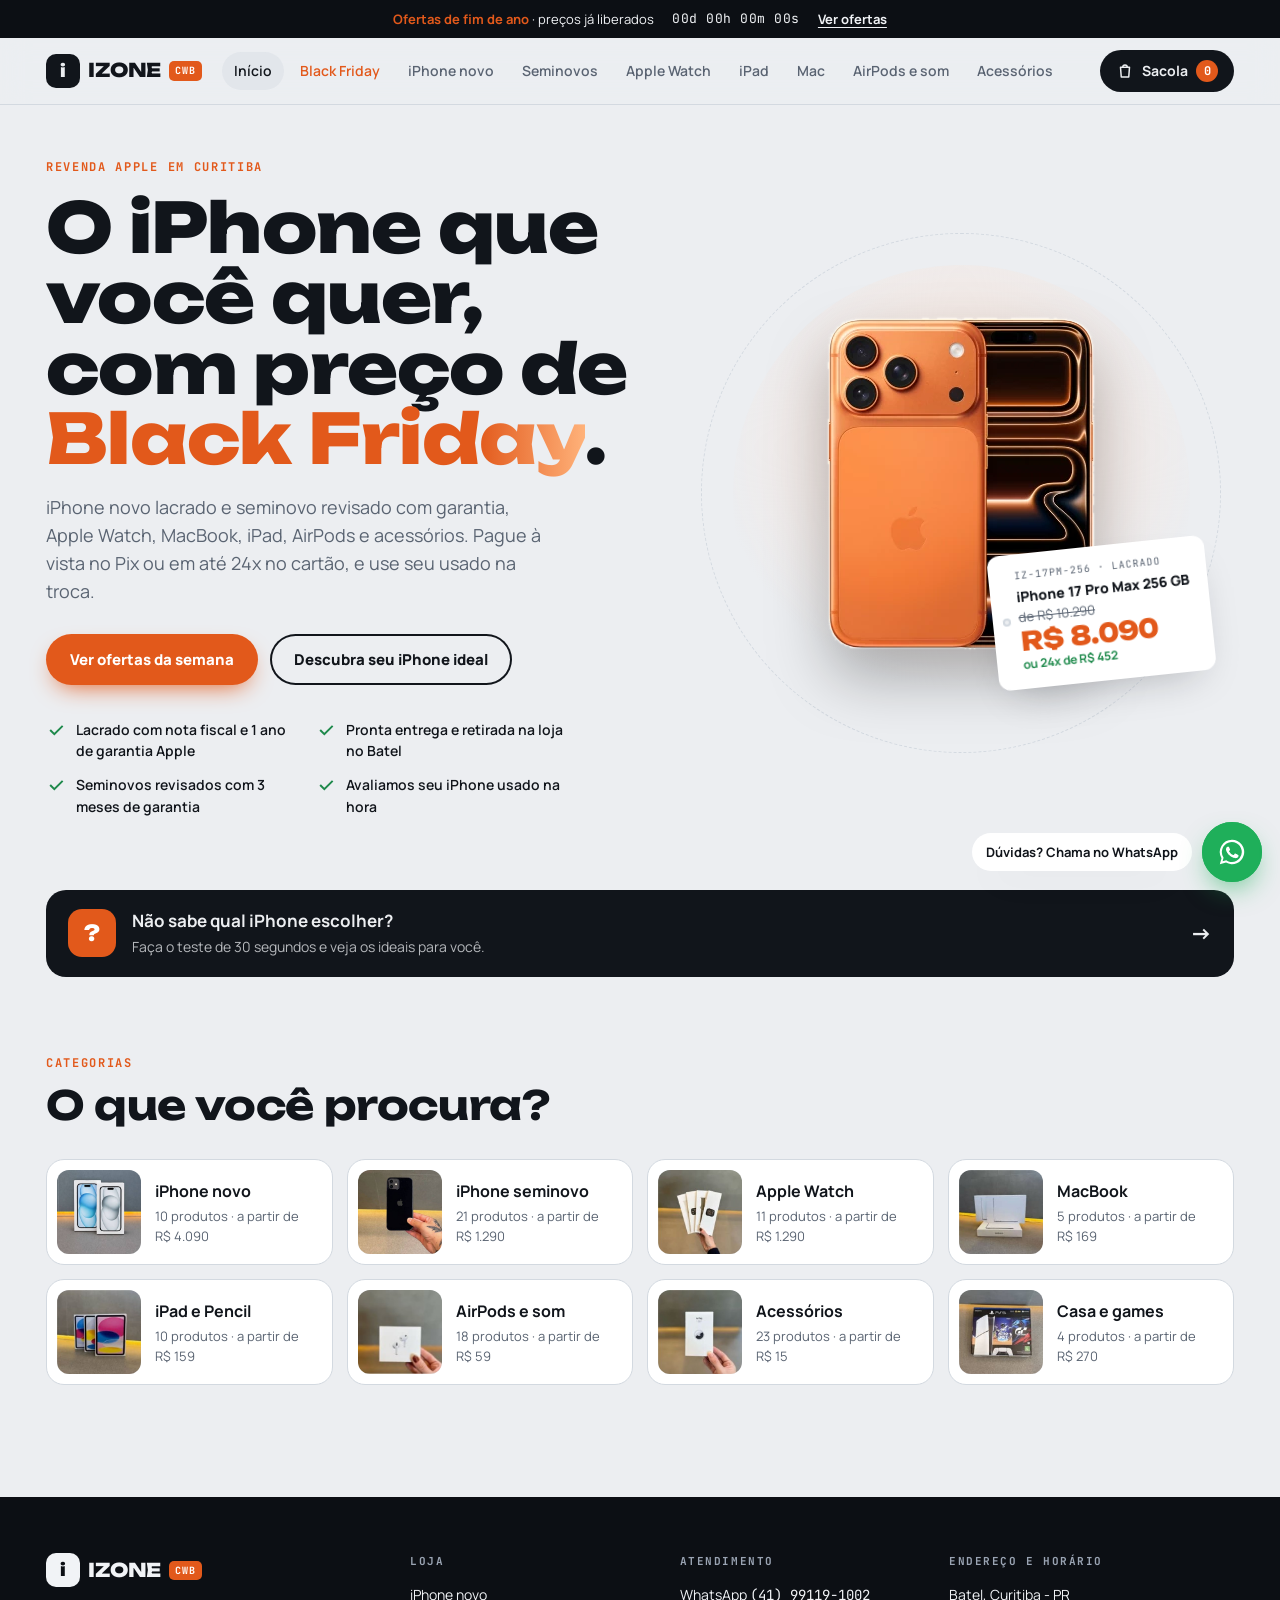
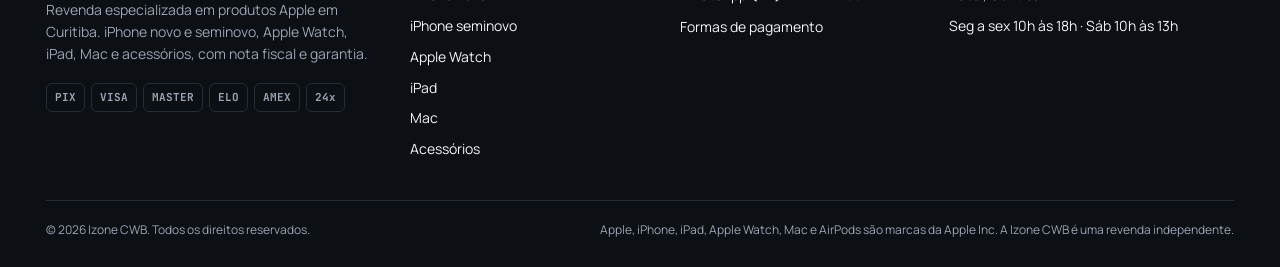
==== commit cb1cf45c: "Teste do iPhone ideal, animações e prospecção de lojas no kit Co-Authored-By: Claude Opus 5.5 <norep" ====
--- a/izone-cwb/index.html
+++ b/izone-cwb/index.html
@@ -4,6 +4,13 @@
 <meta charset="utf-8">
 <meta name="viewport" content="width=device-width, initial-scale=1, viewport-fit=cover">
 <title>Izone CWB</title>
+<meta property="og:type" content="website">
+<meta property="og:site_name" content="Izone CWB">
+<meta property="og:title" content="Izone CWB · iPhone novo e seminovo em Curitiba">
+<meta property="og:description" content="Black Friday: iPhone, Apple Watch, iPad, Mac e acessórios. À vista ou em até 24x, e seu usado na troca.">
+<meta property="og:image" content="https://izone-cwb.frutosdagraciosa.workers.dev/img/hero-17pm.png">
+<meta name="theme-color" content="#11151B">
+<link rel="icon" href="data:image/svg+xml,%3Csvg xmlns='http://www.w3.org/2000/svg' viewBox='0 0 64 64'%3E%3Crect width='64' height='64' rx='16' fill='%2311151B'/%3E%3Ctext x='32' y='45' text-anchor='middle' font-family='Arial Black,Arial' font-weight='900' font-size='38' fill='%23E2591B'%3Ei%3C/text%3E%3C/svg%3E">
 <meta name="claude:viewport-fit-sides" content="cover">
 <meta name="description" content="Izone CWB — iPhone novo e seminovo, Apple Watch, iPad, Mac e acessórios em Curitiba. Black Friday, pagamento à vista ou em até 24x e seu usado na troca.">
 <link rel="preconnect" href="https://fonts.googleapis.com">
@@ -378,6 +385,93 @@
 .cat-txt b{font-size:16px}
 .cat-txt small{color:var(--mute);font-size:13px}
 .atalhos{padding-top:0}
+.search{display:flex;align-items:center;gap:10px;background:var(--surface);border:1px solid var(--line);border-radius:999px;padding:0 18px;margin-bottom:12px}
+.search svg{width:20px;height:20px;color:var(--mute);flex-shrink:0}
+.search input{flex:1;min-width:0;border:0;background:none;font:inherit;font-size:16px;padding:14px 0;color:var(--ink);outline:none}
+.search:focus-within{border-color:var(--accent);box-shadow:0 0 0 3px var(--accent-soft)}
+.sim{display:grid;grid-template-columns:.9fr 1.1fr;gap:20px;align-items:start}
+.sim-form{display:grid;gap:16px}
+.sim-check{display:flex;gap:10px;align-items:center;font-weight:700;cursor:pointer}
+.sim-check input{width:18px;height:18px;accent-color:var(--accent)}
+.sim-res{display:grid;gap:16px}
+.sim-resumo{display:grid;gap:6px;font-size:14.5px}
+.sim-resumo div{display:flex;justify-content:space-between;gap:12px}
+.sim-resumo span{color:var(--mute)}
+.sim-resumo b{text-align:right}
+.sim-resto{border-top:1px dashed var(--line);padding-top:8px;font-size:16px}
+.sim-resto span{color:var(--ink);font-weight:700}
+.sim-grid{display:grid;grid-template-columns:repeat(auto-fill,minmax(104px,1fr));gap:8px}
+.sim-op{display:grid;gap:2px;text-align:left;border:1px solid var(--line);background:var(--bg);border-radius:12px;padding:10px 12px;cursor:pointer;color:var(--ink)}
+.sim-op b{font-size:14px}
+.sim-op span{font-size:15px;font-weight:700}
+.sim-op small{font-size:11px;color:var(--mute)}
+.sim-op[aria-checked="true"]{border-color:var(--accent);background:var(--accent-soft);box-shadow:inset 0 0 0 1px var(--accent)}
+.sim-total{display:grid;gap:2px;background:var(--well);border-radius:14px;padding:14px 16px}
+.sim-total:empty{display:none}
+.sim-total > span{font-size:12px;color:var(--mute);font-family:var(--f-mono);letter-spacing:.08em;text-transform:uppercase}
+.sim-total b{font-family:var(--f-display);font-size:24px;line-height:1.2}
+.sim-total small{color:var(--mute);font-size:13px}
+.sim-nota{margin:0;font-size:12.5px;color:var(--mute)}
+.pv-sim{justify-self:start}
+@media (max-width:860px){.sim{grid-template-columns:1fr}}
+/* Animações */
+@keyframes subir{from{opacity:0;transform:translateY(18px)}to{opacity:1;transform:none}}
+@keyframes flutuar{0%,100%{translate:0 0}50%{translate:0 -10px}}
+@keyframes balanco{0%{transform:rotate(-14deg) translateY(-30px);opacity:0}60%{transform:rotate(-3deg)}80%{transform:rotate(-8deg)}100%{transform:rotate(-6deg)}}
+@keyframes pulso{0%{transform:scale(1)}40%{transform:scale(1.18)}100%{transform:scale(1)}}
+@keyframes brilho{from{background-position:-200% 0}to{background-position:200% 0}}
+@keyframes girar{to{transform:rotate(360deg)}}
+.hero .eyebrow,.hero h1,.hero .lead,.hero .cta-row,.hero .trust{animation:subir .7s cubic-bezier(.2,.7,.2,1) both}
+.hero h1{animation-delay:.08s}.hero .lead{animation-delay:.18s}.hero .cta-row{animation-delay:.28s}.hero .trust{animation-delay:.38s}
+.hero-stage .phone{animation:flutuar 6s ease-in-out infinite;transition:transform .25s ease-out;will-change:transform}
+.hero-stage .ring{animation:girar 60s linear infinite}
+.hero-stage .tag{animation:balanco 1.1s .5s cubic-bezier(.3,1.4,.5,1) both;transform-origin:10px 50%}
+.hero h1 em{background:linear-gradient(90deg,var(--accent) 0%,var(--accent) 40%,#ffb27a 50%,var(--accent) 60%,var(--accent) 100%);background-size:200% 100%;-webkit-background-clip:text;background-clip:text;color:transparent;animation:brilho 4s linear infinite}
+.enter > .wrap > *, #grid.enter > *{animation:subir .5s cubic-bezier(.2,.7,.2,1) both}
+.enter > .wrap > :nth-child(2){animation-delay:.06s}.enter > .wrap > :nth-child(3){animation-delay:.12s}.enter > .wrap > :nth-child(4){animation-delay:.18s}
+#grid.enter > :nth-child(2){animation-delay:.05s}#grid.enter > :nth-child(3){animation-delay:.1s}#grid.enter > :nth-child(4){animation-delay:.15s}#grid.enter > :nth-child(5){animation-delay:.2s}#grid.enter > :nth-child(6){animation-delay:.25s}#grid.enter > :nth-child(n+7){animation-delay:.3s}
+.fly{position:fixed;z-index:120;pointer-events:none;object-fit:cover;border-radius:14px;box-shadow:0 10px 30px rgba(0,0,0,.3)}
+.cart-btn.bump{animation:pulso .45s ease}
+.cart-btn.bump .count{animation:pulso .45s .1s ease}
+.btn-accent{position:relative;overflow:hidden}
+.btn-accent::after{content:"";position:absolute;inset:0;background:linear-gradient(110deg,transparent 30%,rgba(255,255,255,.35) 50%,transparent 70%);transform:translateX(-120%);transition:transform .6s ease}
+.btn-accent:hover::after{transform:translateX(120%)}
+.clock b{display:inline-block}
+/* Teste do iPhone ideal */
+.qz{min-height:340px;display:grid;gap:14px;align-content:start}
+.qz.qz-in > *{animation:subir .45s cubic-bezier(.2,.7,.2,1) both}
+.qz-prog{display:flex;gap:6px}
+.qz-prog i{flex:1;height:6px;border-radius:9px;background:var(--well)}
+.qz-prog i.done{background:var(--accent)}
+.qz-prog i.now{background:linear-gradient(90deg,var(--accent) 50%,var(--well) 50%)}
+.qz-t{font-size:clamp(1.3rem,3.4vw,1.8rem)}
+.qz-s{margin:0;color:var(--mute)}
+.qz-ops{display:grid;grid-template-columns:repeat(auto-fit,minmax(220px,1fr));gap:10px}
+.qz-op{text-align:left;border:1px solid var(--line);background:var(--bg);border-radius:14px;padding:16px 18px;font-weight:700;font-size:15.5px;cursor:pointer;color:var(--ink);transition:transform .15s,border-color .15s,background .15s}
+.qz-op:hover{border-color:var(--accent);background:var(--accent-soft);transform:translateY(-2px)}
+.qz-back{justify-self:start;border:0;background:none;color:var(--mute);font-weight:700;cursor:pointer;padding:4px 0}
+.qz-recs{display:grid;grid-template-columns:repeat(auto-fit,minmax(240px,1fr));gap:14px}
+.qz-rec{position:relative;border:1px solid var(--line);border-radius:18px;overflow:hidden;background:var(--bg);display:flex;flex-direction:column;animation:subir .5s var(--d,0ms) cubic-bezier(.2,.7,.2,1) both}
+.qz-rec:first-child{border-color:var(--accent);box-shadow:0 0 0 1px var(--accent)}
+.qz-best{position:absolute;top:10px;left:10px;z-index:2}
+.qz-pic{position:relative;height:200px;background:var(--well);display:grid;place-items:center;cursor:zoom-in}
+.qz-pic img{position:absolute;inset:0;width:100%;height:100%;object-fit:cover}
+.qz-pic svg{height:85%;width:auto}
+.qz-body{padding:14px 16px 16px;display:grid;gap:8px;flex:1}
+.qz-body b{font-size:16.5px}
+.qz-body ul{margin:0;padding-left:18px;color:var(--mute);font-size:14px;display:grid;gap:2px}
+.qz-price{display:flex;align-items:baseline;gap:8px;flex-wrap:wrap}
+.qz-price .mono{font-family:var(--f-display);font-weight:800;font-size:22px}
+.qz-price small{color:var(--mute);font-size:13px}
+.qz-acts{display:flex;gap:8px;margin-top:auto}
+.qz-acts .btn{flex:1;padding:11px 12px;font-size:14px}
+.qz-end{display:flex;flex-wrap:wrap;gap:10px}
+.qz-cta{display:flex;align-items:center;gap:16px;text-decoration:none;background:var(--ink);color:var(--bg);border-radius:20px;padding:18px 22px;transition:transform .2s}
+.qz-cta:hover{transform:translateY(-2px)}
+.qz-cta b{display:block;font-size:17px}
+.qz-cta small{opacity:.75;font-size:14px}
+.qz-cta-ic{flex:0 0 48px;height:48px;border-radius:14px;background:var(--accent);color:var(--accent-ink);display:grid;place-items:center;font-family:var(--f-display);font-weight:800;font-size:22px;animation:pulso 2.4s ease-in-out infinite}
+.qz-cta-go{margin-left:auto;font-size:22px;font-weight:800}
 .inc{font-size:12.5px;font-weight:600;color:var(--ok);margin-top:4px}
 @media (max-width:760px){.trade.manut{grid-template-columns:1fr}}
 </style>
@@ -410,6 +504,8 @@
       <a href="#loja-audio" data-go="audio">AirPods e som</a>
       <a href="#loja-acessorios" data-go="acessorios">Acessórios</a>
       <a href="#loja-casa" data-go="casa">Casa e games</a>
+      <a href="#ideal" class="hot">iPhone ideal</a>
+      <a href="#parcelamento">Parcelamento</a>
       <a href="#troca">Troca</a>
       <a href="#manutencao">Manutenção</a>
       <a href="#depoimentos">Depoimentos</a>
@@ -434,7 +530,7 @@
       <p class="lead">iPhone novo lacrado e seminovo revisado com garantia, Apple Watch, MacBook, iPad, AirPods e acessórios. Pague à vista no Pix ou em até 24x no cartão, e use seu usado na troca.</p>
       <div class="cta-row">
         <a class="btn btn-accent" href="#promocoes">Ver ofertas da semana</a>
-        <a class="btn btn-ghost" href="#loja-seminovos" data-go="seminovos">Seminovos a partir de R$ 1.290</a>
+        <a class="btn btn-ghost" href="#ideal">Descubra seu iPhone ideal</a>
       </div>
       <ul class="trust">
         <li><svg viewBox="0 0 24 24" fill="none" stroke="currentColor" stroke-width="2.4" aria-hidden="true"><path d="m5 12 5 5L20 7"/></svg>Lacrado com nota fiscal e 1 ano de garantia Apple</li>
@@ -460,11 +556,23 @@
 
 <section class="sec atalhos">
   <div class="wrap">
+    <a class="qz-cta" href="#ideal"><span class="qz-cta-ic" aria-hidden="true">?</span><span><b>Não sabe qual iPhone escolher?</b><small>Faça o teste de 30 segundos e veja os ideais para você.</small></span><span class="qz-cta-go" aria-hidden="true">→</span></a>
+  </div>
+</section>
+<section class="sec atalhos">
+  <div class="wrap">
     <div class="sec-head"><div><span class="eyebrow">Categorias</span><h2 style="margin-top:10px">O que você procura?</h2></div></div>
     <div class="cats" id="cats"></div>
   </div>
 </section>
 </div>
+
+<section class="sec" id="ideal" data-page="ideal">
+  <div class="wrap">
+    <div class="sec-head"><div><span class="eyebrow">Teste de 30 segundos</span><h2 style="margin-top:10px">Descubra o seu iPhone ideal</h2><p>Responda 4 perguntas e a gente mostra os aparelhos do nosso estoque que mais combinam com você.</p></div></div>
+    <div class="panel qz" id="quizBox"></div>
+  </div>
+</section>
 
 <section class="bf sec" id="promocoes" data-page="promocoes">
   <div class="wrap">
@@ -497,10 +605,38 @@
         <p>Preço à vista ou em até 24x no cartão. Escolha a versão e a cor direto no card.</p>
       </div>
     </div>
+    <div class="search"><svg viewBox="0 0 24 24" fill="none" stroke="currentColor" stroke-width="2.2" stroke-linecap="round" aria-hidden="true"><circle cx="11" cy="11" r="7"/><path d="m20 20-3.5-3.5"/></svg><input id="busca" type="search" placeholder="Buscar produto: 15 Pro, AirPods, carregador..." aria-label="Buscar produto" autocomplete="off"></div>
     <div class="tabs" role="tablist" aria-label="Categorias" id="tabs"></div>
     <div class="tab-note" id="tabNote"></div>
     <div class="chips" id="chips" hidden></div>
     <div class="grid" id="grid" role="tabpanel" aria-labelledby="tab-novos"></div>
+  </div>
+</section>
+
+<section class="sec" id="parcelamento" data-page="parcelamento">
+  <div class="wrap">
+    <div class="sec-head"><div><span class="eyebrow">Simulador</span><h2 style="margin-top:10px">Simule o seu parcelamento</h2><p>Escolha o produto, informe uma entrada ou o seu usado na troca e veja quanto fica cada parcela.</p></div></div>
+    <div class="sim">
+      <div class="panel sim-form">
+        <div class="field"><label for="simProd">Produto</label><select id="simProd"></select></div>
+        <div class="field" id="simValorWrap" hidden><label for="simValor">Valor do produto (R$)</label><input id="simValor" type="number" inputmode="decimal" min="0" step="1" placeholder="Ex.: 5000"></div>
+        <div class="field" id="simEntradaWrap"><label for="simEntrada">Entrada no Pix ou dinheiro (R$)</label><input id="simEntrada" type="number" inputmode="decimal" min="0" step="1" placeholder="0"></div>
+        <div id="simTrocaWrap">
+          <label class="sim-check"><input type="checkbox" id="simTroca"> Vou dar meu usado na troca</label>
+          <div class="fields" id="simTrocaCampos" hidden style="margin-top:10px">
+            <div class="field"><label for="simTrocaModelo">Modelo</label><select id="simTrocaModelo"></select></div>
+            <div class="field"><label for="simTrocaEstado">Estado</label><select id="simTrocaEstado"><option value="1">Perfeito</option><option value="0.85" selected>Marcas leves</option><option value="0.65">Trincado</option></select></div>
+          </div>
+        </div>
+      </div>
+      <div class="panel sim-res" aria-live="polite">
+        <div class="sim-resumo" id="simResumo"></div>
+        <div class="sim-grid" id="simGrid" role="radiogroup" aria-label="Número de parcelas"></div>
+        <div class="sim-total" id="simTotal"></div>
+        <a class="btn btn-wa" id="simWa" href="#" target="_blank" rel="noopener" style="width:100%">Enviar esta simulação no WhatsApp</a>
+        <p class="sim-nota" id="simNota"></p>
+      </div>
+    </div>
   </div>
 </section>
 
@@ -629,7 +765,7 @@
           <span style="font-size:14px;color:var(--mute)">Se o WhatsApp não abriu sozinho, toque no botão abaixo. A mensagem já vai com os produtos, a entrega e a forma de pagamento.</span>
           <div style="margin-top:12px"><a class="btn btn-wa" id="doneLink" href="#" target="_blank" rel="noopener">Abrir WhatsApp com meu pedido</a></div>
         </div>
-        <div class="secure"><svg viewBox="0 0 24 24" fill="none" stroke="currentColor" stroke-width="2.2" aria-hidden="true"><rect x="4" y="10" width="16" height="11" rx="2"/><path d="M8 10V7a4 4 0 0 1 8 0v3"/></svg>Nota fiscal em todas as compras. Seus dados são usados só para emitir a nota e entregar o pedido.</div>
+        <div class="secure"><svg viewBox="0 0 24 24" fill="none" stroke="currentColor" stroke-width="2.2" aria-hidden="true"><rect x="4" y="10" width="16" height="11" rx="2"/><path d="M8 10V7a4 4 0 0 1 8 0v3"/></svg>Nota fiscal em todas as compras. Seus dados (nome, WhatsApp e CPF) são usados só para emitir a nota e entregar o pedido, e não são compartilhados com terceiros, conforme a LGPD.</div>
       </form>
 
       <aside class="panel summary" aria-label="Resumo do pedido">
@@ -736,7 +872,17 @@
   parcelas: [12,18,24],
   fator: {12:0.0958, 18:0.0687, 24:0.0559}, // usado quando a parcela não está informada
   inicioBlackFriday: "2026-11-27T00:00:00-03:00",
-  fimBlackFriday: "2026-11-30T23:59:59-03:00"
+  fimBlackFriday: "2026-11-30T23:59:59-03:00",
+  /* Simulador de parcelamento: ajuste conforme a maquininha da loja */
+  simulador: {
+    parcelasMax: 24,          // até quantas vezes
+    semJurosAte: 1,           // até quantas vezes sem juros (1 = só à vista)
+    jurosMes: 0.025,          // juros ao mês acima disso (0.025 = 2,5%)
+    opcoes: [1,2,3,4,5,6,8,10,12,15,18,21,24], // parcelas mostradas
+    entrada: true,            // permite entrada
+    troca: true,              // permite usado na troca
+    nota: "Simulação. O valor final é confirmado pela loja no fechamento do pedido."
+  }
 };
 
 /* Opção de produto: o(rótulo, preço à vista, preço "de" (0 = sem), parcelas [12x,18x,24x] (null = calcula, 0 = só à vista), status, observação, garantia) */
@@ -1074,7 +1220,7 @@
   $("#tabs").querySelectorAll(".tab").forEach(b=>b.onclick=()=>{location.hash="loja-"+b.dataset.tab});
 }
 function setTab(k){
-  state.tab=k;state.sub="Todos";
+  state.tab=k;state.sub="Todos";state.q="";if($("#busca"))$("#busca").value="";
   $("#tabs").querySelectorAll(".tab").forEach(b=>b.setAttribute("aria-selected",b.dataset.tab===k));
   $("#grid").setAttribute("aria-labelledby","tab-"+k);
   if(typeof centerX==="function") centerX($("#tab-"+k));
@@ -1108,14 +1254,25 @@
       </div>
       <div class="card-actions">
         <button class="btn btn-accent" type="button" data-add="${p.id}">Adicionar à sacola</button>
-        <a class="ask" href="${wa(`Olá, Izone CWB! Tenho uma dúvida sobre o ${p.nome}${op.l!=="Única"?" "+op.l:""}.`)}" target="_blank" rel="noopener" aria-label="Tirar dúvida sobre ${esc(p.nome)} no WhatsApp" title="Tirar dúvida no WhatsApp">${waIcon}</a>
+        <a class="ask" href="${wa(`Olá, ${LOJA_NOME}! Tenho uma dúvida sobre o ${p.nome}${op.l!=="Única"?" "+op.l:""}.`)}" target="_blank" rel="noopener" aria-label="Tirar dúvida sobre ${esc(p.nome)} no WhatsApp" title="Tirar dúvida no WhatsApp">${waIcon}</a>
       </div>
     </div>
   </article>`;
 }
+const norm=t=>String(t).toLowerCase().normalize("NFD").replace(/[\u0300-\u036f]/g,"");
 function grid(){
+  const q=norm(state.q||"").trim();
+  if(q){
+    const words=q.split(/\s+/);
+    const list=PRODUTOS.filter(p=>{const t=norm([p.nome,p.spec,p.sub||"",CATS.find(c=>c[0]===p.cat)[1],...p.arm.map(o=>o.l)].join(" "));return words.every(w=>t.includes(w))});
+    $("#chips").hidden=true;
+    $("#tabNote").innerHTML=list.length?`<b>${list.length}</b> resultado${list.length>1?"s":""} para “${esc(state.q.trim())}”`:"";
+    $("#grid").innerHTML=list.length?list.map(cardHTML).join(""):`<div class="empty" style="grid-column:1/-1"><b>Nenhum produto encontrado para “${esc(state.q.trim())}”</b>Pode ser que a gente tenha e não esteja no site. <a href="${wa(`Olá, ${LOJA_NOME}! Vocês têm ${state.q.trim()}?`)}" target="_blank" rel="noopener">Pergunte no WhatsApp</a>.</div>`;
+    return;
+  }
   const list=PRODUTOS.filter(p=>p.cat===state.tab&&(state.sub==="Todos"||p.sub===state.sub));
   $("#grid").innerHTML=list.map(cardHTML).join("");
+  animarEntrada($("#grid"));
 }
 $("#grid").addEventListener("click",e=>{
   if(e.target.closest("[data-open]")) return;
@@ -1213,7 +1370,7 @@
   const m=document.querySelector('input[name="pag"]:checked').value, st=subtotal(), n=+$("#f-parc").value;
   const linhas=cart.map(it=>{const p=byId(it.id),op=p.arm[it.a];return `• ${it.q}x ${p.nome}${op.l!=="Única"?" "+op.l:""} (${p.cores[it.c][0]}) — ${brl(op.p*it.q)}${it.note?"\n   Obs.: "+it.note:""}`}).join("\n");
   const pag=m==="pix"?`Pix à vista — total ${brl(st)}`:m==="credito"?`Cartão em ${n}x de ${brl0(parcTotal(n))}`:`Débito ou dinheiro na retirada — total ${brl(st)}`;
-  let msg=`Olá, Izone CWB! Quero finalizar meu pedido:\n\n${linhas}\n\nPagamento: ${pag}\nEntrega: ${ent}`;
+  let msg=`Olá, ${LOJA_NOME}! Quero finalizar meu pedido:\n\n${linhas}\n\nPagamento: ${pag}\nEntrega: ${ent}`;
   if(ent!=="Retirada na loja") msg+=`\nEndereço: ${$("#f-end").value.trim()}, ${$("#f-bairro").value.trim()} ${$("#f-cep").value.trim()}`;
   if($("#f-troca").checked) msg+=`\nTroca: ${$("#f-trocamodelo").value.trim()||"quero avaliar meu usado"}`;
   msg+=`\n\nNome: ${nome}\nWhatsApp: ${tel}`;
@@ -1227,7 +1384,7 @@
 $("#tradeModel").innerHTML=TROCA.map(([n],i)=>`<option value="${i}">${n}</option>`).join("");
 function trade(){const [n,v]=TROCA[+$("#tradeModel").value], f=+$("#tradeState").value;
   $("#tradeOut").textContent="até "+brl0(Math.round(v*f/50)*50);
-  $("#tradeWa").href=wa(`Olá, Izone CWB! Quero avaliar meu ${n} para usar na troca. Estado: ${$("#tradeState").selectedOptions[0].text}.`)}
+  $("#tradeWa").href=wa(`Olá, ${LOJA_NOME}! Quero avaliar meu ${n} para usar na troca. Estado: ${$("#tradeState").selectedOptions[0].text}.`)}
 $("#tradeModel").onchange=trade;$("#tradeState").onchange=trade;
 
 /* ---------- Depoimentos ---------- */
@@ -1243,6 +1400,135 @@
 setOrHide("#footMail",LOJA.email,true);setOrHide("#footAddr",LOJA.endereco);setOrHide("#footHours",LOJA.horario);setOrHide("#footCnpj",LOJA.cnpj?"CNPJ "+LOJA.cnpj:"",true);
 
 /* ---------- Início ---------- */
+/* ---------- Simulador de parcelamento ---------- */
+const SIM={n:12};
+function fatorN(n,op){
+  const c=LOJA.simulador; if(n<=c.semJurosAte) return 1/n;
+  if(op){const i=LOJA.parcelas.indexOf(n); if(i>=0&&op.x&&op.x[i]!=null) return op.x[i]/op.p;}
+  const j=c.jurosMes; return j/(1-Math.pow(1+j,-n));
+}
+function simFill(){
+  const sel=$("#simProd");
+  sel.innerHTML=CATS.map(([k,nome])=>`<optgroup label="${esc(nome)}">${PRODUTOS.filter(p=>p.cat===k).flatMap(p=>p.arm.map((o,a)=>o.x===0?"":`<option value="${p.id}|${a}">${esc(p.nome)}${o.l!=="Única"?" "+esc(o.l):""} · ${brl0(o.p)}</option>`)).join("")}</optgroup>`).join("")+`<optgroup label="Outro"><option value="outro">Outro valor</option></optgroup>`;
+  $("#simTrocaModelo").innerHTML=TROCA.map(([n],i)=>`<option value="${i}">${n}</option>`).join("");
+  $("#simEntradaWrap").hidden=!LOJA.simulador.entrada; $("#simTrocaWrap").hidden=!LOJA.simulador.troca;
+  $("#simNota").textContent=LOJA.simulador.nota||"";
+  ["simProd","simValor","simEntrada","simTroca","simTrocaModelo","simTrocaEstado"].forEach(id=>$("#"+id).addEventListener(id==="simValor"||id==="simEntrada"?"input":"change",simCalc));
+  $("#simGrid").addEventListener("click",e=>{const b=e.target.closest("[data-n]");if(b){SIM.n=+b.dataset.n;simCalc()}});
+}
+function simCalc(){
+  const v=$("#simProd").value, outro=v==="outro"; $("#simValorWrap").hidden=!outro;
+  let p=null,op=null,preco=0,nome="";
+  if(outro){preco=Math.max(0,+$("#simValor").value||0);nome="Produto de "+brl(preco)}
+  else{const [id,a]=v.split("|");p=byId(id);op=p.arm[+a];preco=op.p;nome=p.nome+(op.l!=="Única"?" "+op.l:"")}
+  const entrada=LOJA.simulador.entrada?Math.max(0,+$("#simEntrada").value||0):0;
+  $("#simTrocaCampos").hidden=!$("#simTroca").checked;
+  let troca=0,trocaNome="";
+  if(LOJA.simulador.troca&&$("#simTroca").checked){const [tn,tv]=TROCA[+$("#simTrocaModelo").value];troca=Math.round(tv*(+$("#simTrocaEstado").value)/50)*50;trocaNome=tn}
+  const resto=Math.max(0,preco-entrada-troca);
+  const ops=LOJA.simulador.opcoes.filter(n=>n<=LOJA.simulador.parcelasMax);
+  if(!ops.includes(SIM.n)) SIM.n=ops[ops.length-1];
+  const val=n=>resto*fatorN(n,op);
+  $("#simResumo").innerHTML=`<div><span>Produto</span><b>${esc(nome||"Escolha um produto")}</b></div><div><span>Preço à vista</span><b class="mono">${brl(preco)}</b></div>${entrada?`<div><span>Entrada</span><b class="mono">−${brl(entrada)}</b></div>`:""}${troca?`<div><span>Seu ${esc(trocaNome)} (estimativa)</span><b class="mono">−${brl(troca)}</b></div>`:""}<div class="sim-resto"><span>Valor a parcelar</span><b class="mono">${brl(resto)}</b></div>`;
+  $("#simGrid").innerHTML=resto>0?ops.map(n=>`<button type="button" class="sim-op" data-n="${n}" role="radio" aria-checked="${n===SIM.n}"><b>${n}x</b><span class="mono">${brl(val(n))}</span><small>${n<=LOJA.simulador.semJurosAte?(n===1?"à vista":"sem juros"):"total "+brl0(val(n)*n)}</small></button>`).join(""):`<p class="muted" style="grid-column:1/-1;margin:0">${preco?"A entrada e a troca já cobrem o valor do produto.":"Escolha um produto para simular."}</p>`;
+  const tot=val(SIM.n)*SIM.n;
+  $("#simTotal").innerHTML=resto>0?`<span>Sua escolha</span><b>${SIM.n}x de <span class="mono">${brl(val(SIM.n))}</span></b><small>Total no cartão ${brl(tot)}${entrada||troca?` + ${brl(entrada+troca)} de entrada e troca`:""}</small>`:"";
+  let msg=`Olá, ${LOJA_NOME}! Fiz uma simulação no site:\n\n• ${nome} — ${brl(preco)}`;
+  if(entrada) msg+=`\n• Entrada: ${brl(entrada)}`;
+  if(troca) msg+=`\n• Troca: ${trocaNome} (estimativa ${brl(troca)})`;
+  if(resto>0) msg+=`\n• Parcelamento: ${SIM.n}x de ${brl(val(SIM.n))}`;
+  msg+=`\n\nPodem confirmar os valores?`;
+  $("#simWa").href=wa(msg);
+}
+function simAbrir(id,a){const sel=$("#simProd");const v=id+"|"+(a||0);if([...sel.options].some(o=>o.value===v))sel.value=v;simCalc()}
+
+/* ---------- Descubra seu iPhone ideal ---------- */
+const QUIZ=[
+ {k:"orc",t:"Quanto você quer investir?",s:"Valor à vista. Dá para parcelar em até 24x.",o:[["2000","Até R$ 2.000"],["3500","Até R$ 3.500"],["5500","Até R$ 5.500"],["8000","Até R$ 8.000"],["99999","Quero o melhor"]]},
+ {k:"pri",t:"O que é mais importante para você?",s:"Escolha uma opção.",o:[["camera","Fotos e vídeos"],["bateria","Bateria que dura o dia todo"],["tela","Tela grande"],["preco","O melhor preço"],["jogos","Jogos e desempenho"]]},
+ {k:"tam",t:"Que tamanho você prefere?",s:"Pense em como você segura o celular.",o:[["compacto","Compacto, cabe em qualquer bolso"],["normal","Tamanho normal"],["grande","Grande, tela enorme"]]},
+ {k:"est",t:"Novo ou seminovo?",s:"Os seminovos são revisados e têm garantia.",o:[["novo","Novo e lacrado"],["semi","Seminovo, para economizar"],["tanto","Tanto faz, quero o melhor custo-benefício"]]}
+];
+const QZ={i:0,r:{}};
+function iphoneInfo(p){
+  const n=p.nome, g=/Air/.test(n)?17:+((n.match(/iPhone (\d+)/)||[])[1]||0);
+  return {g,pro:/Pro/.test(n),max:/Max/.test(n),plus:/Plus/.test(n),mini:/mini/.test(n),air:/Air/.test(n),e:/\de\b/.test(n)};
+}
+function quizRecs(){
+  const r=QZ.r, orc=+r.orc, cands=[];
+  PRODUTOS.filter(p=>(p.cat==="novos"||p.cat==="seminovos")&&p.id!=="nduo").forEach(p=>p.arm.forEach((op,a)=>{
+    if(op.st===E) return;
+    if(r.est==="novo"&&p.cat!=="novos") return;
+    if(r.est==="semi"&&p.cat!=="seminovos") return;
+    if(op.p>orc*1.06) return;
+    const f=iphoneInfo(p), why=[]; let sc=(f.g-11)*0.6+(orc<99999?3*op.p/orc:op.p/4000);
+    if(r.pri==="camera"){sc+=f.pro?4:0;if(f.pro)why.push("Câmera Pro com três lentes e zoom")}
+    if(r.pri==="bateria"){sc+=f.max?4:f.plus?3:f.air?-2:0;if(f.max||f.plus)why.push("Bateria das maiores da linha")}
+    if(r.pri==="tela"){sc+=f.max||f.plus?4:f.mini?-3:0;if(f.max||f.plus)why.push("Tela grande de 6,7 polegadas ou mais")}
+    if(r.pri==="preco"){sc+=4*(1-op.p/Math.min(orc,20000));why.push("Melhor preço na sua faixa")}
+    if(r.pri==="jogos"){sc+=f.g*0.5+(f.pro?2:0);if(f.g>=16)why.push(`Chip recente do iPhone ${f.g}`)}
+    if(r.tam==="compacto"){sc+=f.mini?5:(f.max||f.plus)?-4:f.e?1:0;if(f.mini)why.push("O mais compacto da loja")}
+    if(r.tam==="grande"){sc+=(f.max||f.plus)?3:f.mini?-4:0}
+    if(r.tam==="normal"){sc+=(f.max||f.plus||f.mini)?-1.5:1}
+    if(r.est==="tanto"&&p.cat==="seminovos")sc+=0.8;
+    if(p.cat==="novos")why.push("Novo, lacrado, 1 ano de garantia Apple");else why.push(op.nota?`Seminovo ${op.nota.toLowerCase()} com garantia`:"Seminovo revisado com garantia");
+    if(op.de)sc+=0.5;
+    cands.push({p,a,op,sc,why});
+  }));
+  cands.sort((x,y)=>y.sc-x.sc);
+  const seen=new Set(),out=[];for(const c of cands){if(seen.has(c.p.id))continue;seen.add(c.p.id);out.push(c);if(out.length===3)break}
+  return out;
+}
+function quizRender(){
+  const box=$("#quizBox");
+  if(QZ.i<QUIZ.length){
+    const q=QUIZ[QZ.i];
+    box.innerHTML=`<div class="qz-prog" aria-hidden="true">${QUIZ.map((_,i)=>`<i class="${i<QZ.i?"done":i===QZ.i?"now":""}"></i>`).join("")}</div>
+      <span class="eyebrow">Pergunta ${QZ.i+1} de ${QUIZ.length}</span><h3 class="qz-t">${q.t}</h3><p class="qz-s">${q.s}</p>
+      <div class="qz-ops">${q.o.map(([v,l])=>`<button type="button" class="qz-op" data-qv="${v}">${l}</button>`).join("")}</div>
+      ${QZ.i?`<button type="button" class="qz-back" data-qback>← Voltar</button>`:""}`;
+    box.classList.remove("qz-in");void box.offsetWidth;box.classList.add("qz-in");
+    return;
+  }
+  const recs=quizRecs();
+  box.innerHTML=`<span class="eyebrow">Resultado</span><h3 class="qz-t">${recs.length?"Os iPhones ideais para você":"Não achamos um iPhone nessa faixa"}</h3>
+    ${recs.length?`<div class="qz-recs">${recs.map((c,i)=>`<article class="qz-rec" style="--d:${i*120}ms">
+      ${i===0?`<span class="badge hot qz-best">Melhor escolha</span>`:""}
+      <div class="qz-pic" data-open="${c.p.id}" data-a="${c.a}" role="button" tabindex="0" aria-label="Ver ${esc(c.p.nome)}">${media(c.p,c.a,0)}</div>
+      <div class="qz-body"><b>${esc(c.p.nome)}${c.op.l!=="Única"?" "+esc(c.op.l):""}</b>
+      <ul>${c.why.slice(0,3).map(w=>`<li>${esc(w)}</li>`).join("")}</ul>
+      <div class="qz-price"><span class="mono">${brl0(c.op.p)}</span><small>${c.op.x===0?"à vista":"ou 24x de "+brl0(parc(c.op,24))}</small></div>
+      <div class="qz-acts"><button type="button" class="btn btn-accent" data-add="${c.p.id}" data-a="${c.a}">Adicionar</button><button type="button" class="btn btn-ghost" data-open="${c.p.id}" data-a="${c.a}">Ver detalhes</button></div></div>
+    </article>`).join("")}</div>`:`<p class="qz-s">Aumente o orçamento ou fale com a gente: às vezes chega um aparelho que ainda não está no site.</p>`}
+    <div class="qz-end"><button type="button" class="btn btn-ghost" data-qreset>Refazer o teste</button><a class="btn btn-wa" href="${wa(`Olá, ${LOJA_NOME}! Fiz o teste do iPhone ideal no site${recs[0]?` e deu ${recs[0].p.nome} ${recs[0].op.l}`:""}. Podem me ajudar?`)}" target="_blank" rel="noopener">Tirar dúvida no WhatsApp</a></div>`;
+  box.classList.remove("qz-in");void box.offsetWidth;box.classList.add("qz-in");
+}
+document.addEventListener("click",e=>{
+  const o=e.target.closest("[data-qv]"); if(o){QZ.r[QUIZ[QZ.i].k]=o.dataset.qv;QZ.i++;quizRender();return}
+  if(e.target.closest("[data-qback]")){QZ.i=Math.max(0,QZ.i-1);quizRender();return}
+  if(e.target.closest("[data-qreset]")){QZ.i=0;QZ.r={};quizRender();return}
+});
+/* ---------- Animações ---------- */
+const calmo=matchMedia("(prefers-reduced-motion: reduce)").matches;
+function animarEntrada(el){if(calmo||!el)return;el.classList.remove("enter");void el.offsetWidth;el.classList.add("enter")}
+function voarParaSacola(origem){
+  if(calmo||!origem)return;
+  const card=origem.closest(".card,.deal,.qz-rec,.pv"); const img=card&&card.querySelector(".pic img,.pic svg,.qz-pic img,.qz-pic svg,.pv-photo img,.pv-photo svg");
+  const alvo=$("#openCart"); if(!img||!alvo)return;
+  const a=img.getBoundingClientRect(), b=alvo.getBoundingClientRect();
+  const c=img.cloneNode(true); c.className="fly"; Object.assign(c.style,{left:a.left+"px",top:a.top+"px",width:a.width+"px",height:a.height+"px"});
+  document.body.appendChild(c);
+  const dx=b.left+b.width/2-(a.left+a.width/2), dy=b.top+b.height/2-(a.top+a.height/2);
+  c.animate([{transform:"translate(0,0) scale(1)",opacity:1},{transform:`translate(${dx*0.5}px,${dy*0.5-80}px) scale(.45)`,opacity:.9},{transform:`translate(${dx}px,${dy}px) scale(.08)`,opacity:.2}],{duration:750,easing:"cubic-bezier(.5,0,.3,1)"}).onfinish=()=>{c.remove();alvo.classList.remove("bump");void alvo.offsetWidth;alvo.classList.add("bump")};
+}
+document.addEventListener("click",e=>{const b=e.target.closest("[data-add]");if(b)voarParaSacola(b)},true);
+(function tilt(){
+  const st=document.querySelector(".hero-stage"); if(calmo||!st||!matchMedia("(pointer:fine)").matches)return;
+  const ph=$("#heroPhone");
+  st.addEventListener("pointermove",e=>{const r=st.getBoundingClientRect(),x=(e.clientX-r.left)/r.width-.5,y=(e.clientY-r.top)/r.height-.5;ph.style.transform=`perspective(900px) rotateY(${x*14}deg) rotateX(${-y*10}deg)`});
+  st.addEventListener("pointerleave",()=>{ph.style.transform=""});
+})();
+
 /* ---------- Página do produto ---------- */
 const pv={id:null,q:1,pushed:false};
 function pvRender(){
@@ -1262,7 +1548,8 @@
       ${p.cores.length>1?`<div class="dots" role="group" aria-label="Cores">${p.cores.map(([cn,h],i)=>`<button type="button" class="dot" data-pvc="${i}" style="background:${h}" aria-label="${esc(cn)}" title="${esc(cn)}" aria-pressed="${i===s.c}"></button>`).join("")}<span class="cname">${esc(p.cores[s.c][0])}</span></div>`:""}
       <div class="pv-price"><span class="price mono${op.de?" off":""}">${brl(op.p)}</span>${op.de?`<span class="old">${brl(op.de)}</span>`:""}</div>
       <div class="field"><label for="pvNote">Alguma observação?</label><textarea id="pvNote" rows="2" placeholder="Retirar ou modificar algum item..."></textarea></div>
-      <a class="pv-wa" href="${wa(`Olá, Izone CWB! Tenho uma dúvida sobre o ${p.nome}${op.l!=="Única"?" "+op.l:""}.`)}" target="_blank" rel="noopener">${waIcon} Tirar dúvida sobre este produto no WhatsApp</a>
+      <a class="btn btn-ghost pv-sim" href="#parcelamento" data-sim="${p.id}|${s.a}">Simular parcelamento deste produto</a>
+      <a class="pv-wa" href="${wa(`Olá, ${LOJA_NOME}! Tenho uma dúvida sobre o ${p.nome}${op.l!=="Única"?" "+op.l:""}.`)}" target="_blank" rel="noopener">${waIcon} Tirar dúvida sobre este produto no WhatsApp</a>
     </div>`;
   $("#pvNote").value=note;
   $("#pvQ").textContent=pv.q;$("#pvTotal").textContent=brl(op.p*pv.q);
@@ -1290,6 +1577,7 @@
 }
 document.addEventListener("click",e=>{
   const op=e.target.closest("[data-open]"); if(op){e.preventDefault();openProduct(op.dataset.open,op.dataset.a);return}
+  const sm=e.target.closest("[data-sim]"); if(sm){const [i,a]=sm.dataset.sim.split("|");simAbrir(i,a);return}
   if(e.target.closest("[data-pv-close]")){closeProduct();return}
   if(e.target.closest("[data-pv-share]")){shareProduct();return}
   const a=e.target.closest("[data-pva]"); if(a){state.sel[pv.id].a=+a.dataset.pva;pvRender();return}
@@ -1303,13 +1591,14 @@
 $("#pvAdd").onclick=()=>{const id=pv.id;addToCart(id,null,pv.q,($("#pvNote").value||"").trim());closeProduct();grid()};
 /* ---------- Páginas ---------- */
 function centerX(el){const box=el.parentElement;if(box&&box.scrollWidth>box.clientWidth)box.scrollLeft=el.offsetLeft-box.offsetLeft-box.clientWidth/2+el.offsetWidth/2}
-const PAGES=["inicio","promocoes","loja","troca","manutencao","depoimentos","pagamento","duvidas"];
+const PAGES=["inicio","ideal","promocoes","loja","parcelamento","troca","manutencao","depoimentos","pagamento","duvidas"];
 let curPage=null;
 function showPage(pg){
   if(pg===curPage) return;
   curPage=pg;
   document.querySelectorAll("main > [data-page]").forEach(el=>el.hidden=el.dataset.page!==pg);
   window.scrollTo(0,0);
+  animarEntrada(document.querySelector(`main > [data-page="${pg}"]`));
   markNav();
 }
 function markNav(){
@@ -1338,10 +1627,12 @@
     return `<a class="cat" href="#loja-${k}"><span class="cat-pic">${media(ph,0,0)}</span><span class="cat-txt"><b>${n}</b><small>${list.length} produtos · a partir de ${brl0(min)}</small></span></a>`}).join("");
 }
 
+const LOJA_NOME="Izone CWB";
+$("#busca").addEventListener("input",e=>{state.q=e.target.value;if(state.q.trim())grid();else setTab(state.tab)});
 hero();
 $("#heroPhone").innerHTML='<img src="img/hero-17pm.png" alt="iPhone 17 Pro Max laranja-cósmico">';
 $("#heroSwatches").hidden=true;
-deals();tabs();setTab("novos");trade();renderCart();payUI();clock();setInterval(clock,1000);cats();route();
+deals();tabs();setTab("novos");trade();renderCart();payUI();clock();setInterval(clock,1000);cats();simFill();quizRender();simAbrir("n17pm",0);route();
 </script>
 </body>
 </html>
